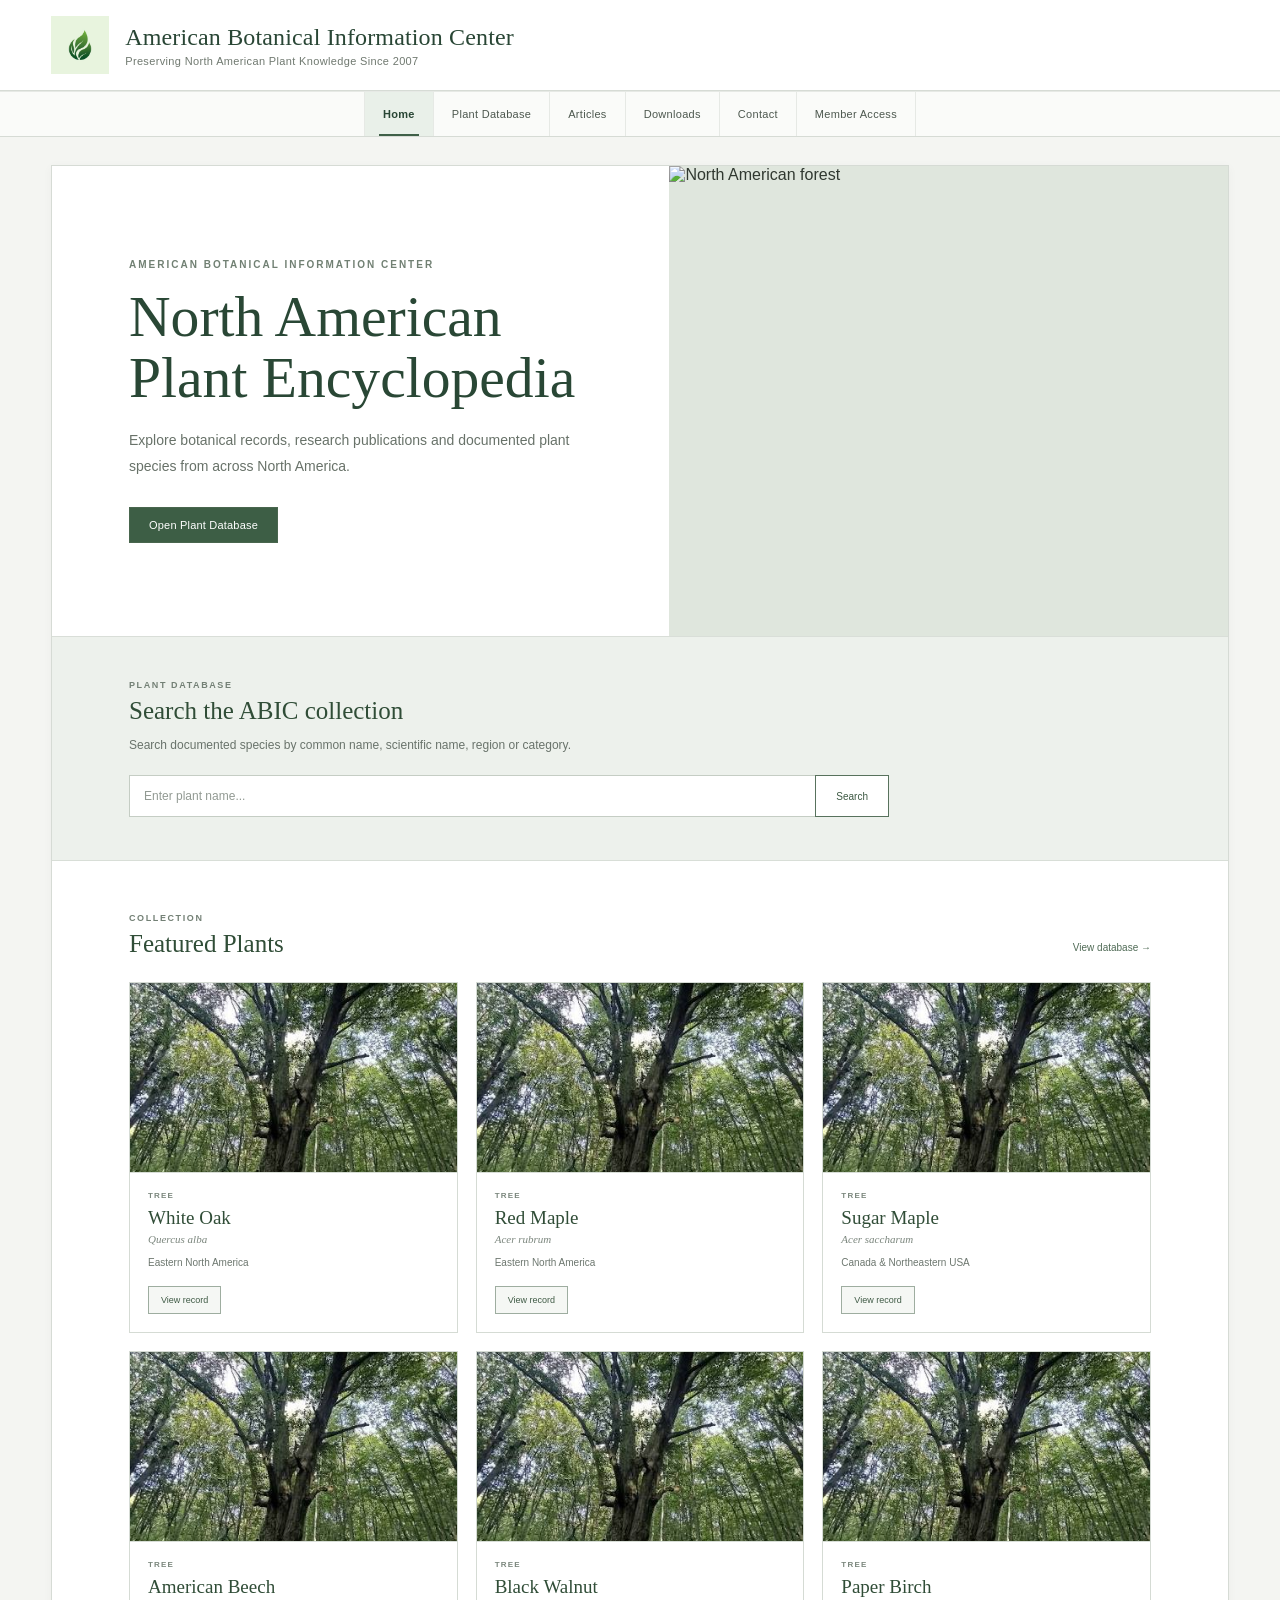
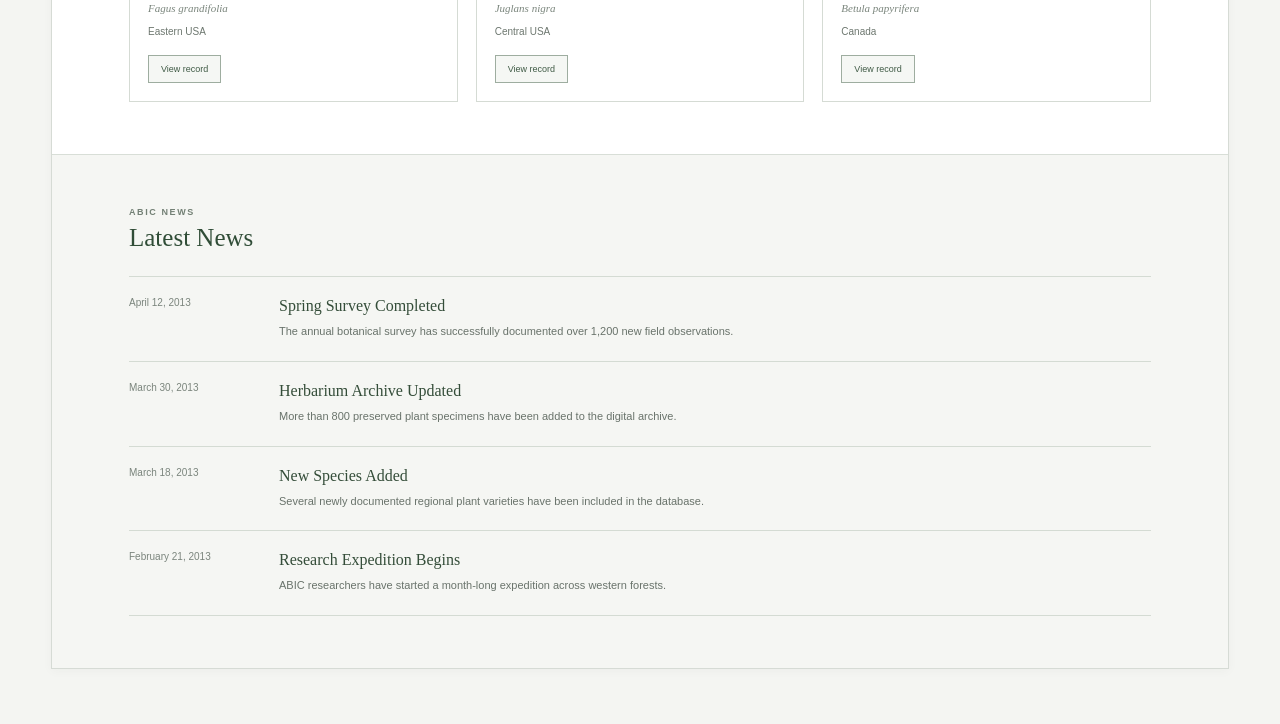
==== index.html @ a4ca38a6 "Remove operatorRegistration styles and scripts Removed unused stylesheet and script for operator reg" ====
<!DOCTYPE html>
<html lang="en">

<head>

    <meta charset="UTF-8">
    <meta name="viewport" content="width=device-width, initial-scale=1.0">

   <title>American Botanical Information Center</title>

    <link id="siteIcon" rel="icon" href="favicon-abic.png">
    <link rel="stylesheet" href="style.css">

</head>

<body>

    <!-- ==========================================
                    BOOT SCREEN
    =========================================== -->

  <div id="bootScreen" class="hidden">

       <div id="bootLogo">
           American Botanical Information Center
       </div>

        <div id="bootText"></div>

        <div id="bootBar">
            <div id="bootProgress"></div>
        </div>

    </div>



    <!-- ==========================================
                    AUDIO
    =========================================== -->

    <audio id="bgm" loop></audio>
    <audio id="sfx"></audio>



    <!-- ==========================================
                PUBLIC WEBSITE
    =========================================== -->

    <section id="publicSite">

        <!-- HEADER -->

        <header id="publicHeader">

            <div id="headerLogo">

                <img src="abic-logo.png" alt="ABIC">

                <div>

                    <h1>American Botanical Information Center</h1>

                    <p>
                        Preserving North American Plant Knowledge Since 2007
                    </p>

                </div>

            </div>

        </header>



        <!-- MENU -->

       <nav id="publicMenu">

       <a href="#" data-page="home">Home</a>

       <a href="#" data-page="plants">Plant Database</a>

       <a href="#" data-page="articles">Articles</a>

       <a href="#" data-page="downloads">Downloads</a>

       <a href="#" data-page="contact">Contact</a>
           
       <a href="#" data-page="member">Member Access</a>

       </nav>
        
         <main id="publicMain">

        <div id="publicContent">
            </div>
        </main>
    </section>

    <div id="eyesLayer"></div>
              
    <!-- ==========================================
                LOGIN SCREEN
    =========================================== -->

   <section id="loginScreen" class="hidden">

        <div id="loginBackground"></div>

        <div id="loginBox">

            <div class="loginLogo">

                <img src="logo.png" alt="OMEGA Logo">

                <h1 data-lang="login.title"></h1>

                <p data-lang="login.subtitle"></p>

            </div>

             <div class="loginFields">

    <input
        id="user"
        type="text"
        placeholder="USERNAME"
    >

    <input
        id="pass"
        type="password"
        placeholder="PASSWORD"
    >

    <button
        id="loginBtn"
        data-lang="login.button"
    ></button>

    <p id="status">

        Awaiting authorization...

    </p>


   


        
            </div>

        </div>

    </section>

     <!-- ==========================
        DESKTOP
========================== -->

    <div id="desktop" class="hidden">

    <!-- Background -->

    <div id="desktopBackground"></div>

    <!-- Desktop Icons -->

    <div id="icons"></div>

    <!-- Top Bar -->

    <header id="topBar">

        <div id="omegaLogo">

            <img src="logo.png" alt="OMEGA">

            <div>

                <h2 data-lang="topbar.title"></h2>

                <span data-lang="topbar.subtitle"></span>

            </div>

        </div>

        <div id="systemInfo">
            <div class="systemItem" id="operatorSystemItem">

            OPERATOR

            <span id="topbarOperatorName">
                —
           </span>

           <small id="topbarOperatorId">
               —
          </small>

     </div>

            <div class="systemItem">

                STATUS

                <span>

                    <span id="statusLight"></span>

                    ONLINE

                </span>

            </div>

            <div class="systemItem">

                TIME

                <span id="clock">

                    00:00

                </span>

            </div>

        </div>

    </header>

    <!-- Sidebar -->

    <aside id="sidebar">

        <div class="menuTitle">

            <span data-lang="sidebar.modules"></span>

        </div>

        <button onclick="openApp('logs')">

            📄 <span data-lang="sidebar.logs"></span>

        </button>

        <button onclick="openApp('files')">

            🗂  <span data-lang="sidebar.files"></span>

        </button>

        <button onclick="openApp('camera')">

            📷 <span data-lang="sidebar.camera"></span>

        </button>

        <button onclick="openApp('console')">

            ⌨ <span data-lang="sidebar.console"></span>

        </button>

        <button onclick="openApp('activity')">

            ▣ <span>Activity</span>

        </button>

        <button onclick="openApp('personnel')">

            👤 <span data-lang="sidebar.personnel"></span>

        </button>

        <button onclick="openApp('research')">

            🧪 <span data-lang="sidebar.research"></span>

        </button>

      

        <button onclick="openApp('settings')">
        <span data-lang="sidebar.settings"></span>
            
</button>

        <button onclick="openApp('operatorProfile')">
            ◉ <span>Operator Profile</span>
        </button>

    </aside>

    <!-- Workspace -->

    <section id="workspace">

        <!-- ==================================
     OMEGA DESKTOP HOME
     Internal system overview
=================================== -->

<section
    id="omegaDesktopHome"
    aria-hidden="true"
>

    <div class="omegaDesktopLayout">


        <!-- SYSTEM OVERVIEW -->

        <section class="omegaDesktopPanel">

            <div class="omegaDesktopPanelHeader">

                <span>
                    SYSTEM OVERVIEW
                </span>

                <span>
                    OMEGA INTERNAL
                </span>

            </div>


            <div class="omegaDesktopOverview">


                <div class="omegaDesktopMetric">

                    <span>
                        OMEGA STATUS
                    </span>

                    <strong>
                        ONLINE
                    </strong>

                </div>


                <div class="omegaDesktopMetric">

                    <span>
                        ACTIVE MODULES
                    </span>

                    <strong
                        id="omegaDesktopModuleCount"
                    >
                        14
                    </strong>

                </div>


                <div class="omegaDesktopMetric">

                    <span>
                        ACTIVE PERSONNEL
                    </span>

                    <strong
                        id="omegaDesktopPersonnelCount"
                    >
                        00
                    </strong>

                </div>

                <div class="omegaDesktopMetric">

    <span>
        RECENT INCIDENTS
    </span>

    <strong
        id="omegaDesktopIncidentCount"
    >
        00
    </strong>

</div>


                <div class="omegaDesktopMetric">

                    <span>
                        TIME STATUS
                    </span>

                    <strong
                        id="omegaDesktopTimeStatus"
                    >
                        SYNCED
                    </strong>

                </div>


            </div>

        </section>



        <!-- FACILITY STATUS -->

        <section class="omegaDesktopPanel">

            <div class="omegaDesktopPanelHeader">

                <span>
                    FACILITY STATUS
                </span>

                <span
                    id="omegaDesktopOperator"
                >
                    NO ACTIVE OPERATOR
                </span>

            </div>


            <div class="omegaDesktopFacility">


                <div class="omegaDesktopFacilityRow">

                    <span>
                        SECURITY
                    </span>

                    <span
                        id="omegaDesktopDepartment-SECURITY"
                        data-state="active"
                    >
                        ACTIVE
                    </span>

                </div>


                <div class="omegaDesktopFacilityRow">

                    <span>
                        RESEARCH
                    </span>

                    <span
                        id="omegaDesktopDepartment-RESEARCH"
                        data-state="active"
                    >
                        ACTIVE
                    </span>

                </div>


                <div class="omegaDesktopFacilityRow">

                    <span>
                        MEDICAL
                    </span>

                    <span
                        id="omegaDesktopDepartment-MEDICAL"
                        data-state="active"
                    >
                        ACTIVE
                    </span>

                </div>


                <div class="omegaDesktopFacilityRow">

                    <span>
                        ADMINISTRATION
                    </span>

                    <span
                        id="omegaDesktopDepartment-ADMINISTRATION"
                        data-state="active"
                    >
                        ACTIVE
                    </span>

                </div>


            </div>

        </section>



        <!-- PERSONNEL -->

        <section class="omegaDesktopPanel">

            <div class="omegaDesktopPanelHeader">

                <span>
                    PERSONNEL ACTIVITY
                </span>

                <span>
                    LIVE STATUS
                </span>

            </div>


            <div
                id="omegaDesktopPersonnel"
                class="omegaDesktopPersonnel"
            >

                <div class="omegaDesktopEmpty">
                    LOADING PERSONNEL...
                </div>

            </div>

        </section>



        <!-- SYSTEM ACTIVITY -->

        <section class="omegaDesktopPanel">

            <div class="omegaDesktopPanelHeader">

                <span>
                    RECENT SYSTEM ACTIVITY
                </span>

                <span>
                    LAST EVENTS
                </span>

            </div>


            <div
                id="omegaDesktopActivity"
                class="omegaDesktopActivity"
            >

                <div class="omegaDesktopEmpty">
                    LOADING SYSTEM ACTIVITY...
                </div>

            </div>

        </section>



        <!-- FOOTER -->

        <section
            class="
                omegaDesktopPanel
                omegaDesktopPanelWide
            "
        >

            <div class="omegaDesktopBottom">


                <div
                    id="omegaDesktopNotice"
                    class="omegaDesktopNotice"
                    data-state="normal"
                >
                    NO ACTIVE SYSTEM NOTICES.
                </div>


                <div class="omegaDesktopNetwork">


                    <div class="omegaDesktopNetworkItem">

                        <span>
                            CAMERA NETWORK
                        </span>

                        <strong
                            id="omegaDesktopCameraStatus"
                        >
                            0 CHANNELS
                        </strong>

                    </div>


                    <div class="omegaDesktopNetworkItem">

                        <span>
                            ARCHIVE
                        </span>

                        <strong
                            id="omegaDesktopArchiveStatus"
                        >
                            ONLINE
                        </strong>

                    </div>


                    <div class="omegaDesktopNetworkItem">

                        <span>
                            LAST SYSTEM SYNC
                        </span>

                        <strong
                            id="omegaDesktopLastSync"
                        >
                            00:00
                        </strong>

                    </div>


                </div>


            </div>

        </section>


    </div>

</section>

        <!-- ==================================
     OPERATOR ACTIVITY
=================================== -->

<div id="activityWindow" class="window hidden">

    <div class="windowHeader">

        <div class="windowTitle">

            <span class="windowIcon">▣</span>

            <span>OPERATOR ACTIVITY</span>

        </div>


        <div class="windowControls">

            <button onclick="minimizeWindow('activity')">
                ─
            </button>

            <button onclick="maximizeWindow('activity')">
                □
            </button>

            <button onclick="closeApp('activity')">
                ✕
            </button>

        </div>

    </div>


    <div class="windowBody">

        <div id="activityHeader">

            <div>

                <span>ACTIVE OPERATOR</span>

                <strong id="activityOperator">
                    —
                </strong>

            </div>


            <div>

                <span>ENTRIES</span>

                <strong id="activityCount">
                    0
                </strong>

            </div>

        </div>


        <div id="operatorActivityLog">

            <div class="activityEmpty">
                NO ACTIVITY RECORDED.
            </div>

        </div>

    </div>


    <div class="windowStatus">

        <span>
            ACTIVITY MONITOR
        </span>

        <span id="activityStatus">
            READY
        </span>

    </div>

</div>
     <!-- ==================================
     OPERATOR PROFILE
=================================== -->

<div id="operatorProfileWindow" class="window hidden">

    <div class="windowHeader">

        <div class="windowTitle">
            <span class="windowIcon">◉</span>
            <span>OPERATOR PROFILE</span>
        </div>

        <div class="windowControls">
            <button onclick="minimizeWindow('operatorProfile')" title="Minimize">─</button>
            <button onclick="maximizeWindow('operatorProfile')" title="Maximize">□</button>
            <button onclick="closeApp('operatorProfile')" title="Close">✕</button>
        </div>

    </div>

    <div class="windowContent">

        <div id="operatorProfile">

            <section class="operatorSection">

                <div class="operatorSectionTitle">
                    OPERATOR IDENTIFICATION
                </div>

                <div class="operatorGrid">

                    <div class="operatorField">
                        <span>OPERATOR ID</span>
                        <strong id="operatorId">—</strong>
                    </div>

                    <div class="operatorField">
                        <span>STATUS</span>
                        <strong id="operatorStatus">—</strong>
                    </div>

                    <div class="operatorField">
                        <span>DESIGNATION</span>
                        <strong id="operatorRole">—</strong>
                    </div>

                    <div class="operatorField">
                        <span>CLEARANCE</span>
                        <strong id="operatorClearance">—</strong>
                    </div>

                    <div class="operatorField operatorWide">
                        <span>DEPARTMENT</span>
                        <strong id="operatorDepartment">—</strong>
                    </div>

                    <div class="operatorField operatorWide">
                        <span>ACCOUNT TYPE</span>
                        <strong id="operatorAccountType">—</strong>
                    </div>

                </div>

            </section>


            <section class="operatorSection">

                <div class="operatorSectionTitle">
                    ACCOUNT HISTORY
                </div>

                <div class="operatorGrid">

                    <div class="operatorField">
                        <span>REGISTERED</span>
                        <strong id="operatorRegistered">—</strong>
                    </div>

                    <div class="operatorField">
                        <span>LAST LOGIN</span>
                        <strong id="operatorLastLogin">—</strong>
                    </div>

                    <div class="operatorField">
                        <span>SESSIONS</span>
                        <strong id="operatorSessions">0</strong>
                    </div>

                    <div class="operatorField">
                        <span>TOTAL ACTIONS</span>
                        <strong id="operatorActions">0</strong>
                    </div>

                </div>

            </section>


            <section class="operatorSection">

                <div class="operatorSectionTitle">
                    ACTIVITY STATISTICS
                </div>

                <div class="operatorStats">

                    <div>
                        <span>FILES OPENED</span>
                        <strong id="statFiles">0</strong>
                    </div>

                    <div>
                        <span>RESTRICTED FILES</span>
                        <strong id="statRestricted">0</strong>
                    </div>

                    <div>
                        <span>WINDOWS OPENED</span>
                        <strong id="statWindows">0</strong>
                    </div>

                    <div>
                        <span>CONSOLE COMMANDS</span>
                        <strong id="statConsole">0</strong>
                    </div>

                    <div>
                        <span>CAMERA VISITS</span>
                        <strong id="statCamera">0</strong>
                    </div>

                    <div>
                        <span>CHAT MESSAGES</span>
                        <strong id="statChat">0</strong>
                    </div>

                   
                    <div>
                        <span>DENIED ACTIONS</span>
                        <strong id="statDenied">0</strong>
                    </div>

                </div>

            </section>

        </div>

    </div>

    <div class="windowStatus">

        <span>
            OPERATOR STATUS:
            <strong id="operatorFooterStatus">—</strong>
        </span>

        <span>
            <strong id="operatorFooterId">—</strong>
        </span>

    </div>

</div>

        <!-- ==================================
        SETTINGS WINDOW
=================================== -->
<div id="settingsWindow" class="window hidden">

    <div class="windowHeader">

        <div class="windowTitle">
            <span class="windowIcon">⚙</span>
            <span>SETTINGS</span>
        </div>

        <div class="windowControls">
            <button onclick="minimizeWindow('settings')" title="Minimize">─</button>
            <button onclick="maximizeWindow('settings')" title="Maximize">□</button>
            <button onclick="closeApp('settings')" title="Close">✕</button>
        </div>

    </div>
    
    <div class="windowContent">

    <div id="settingsLayout">

        <aside id="settingsSidebar">

            <button class="settingsTab active" data-page="language">
                🌐 <span>Language</span>
            </button>

            <button class="settingsTab" data-page="appearance">
                🎨 <span>Appearance</span>
            </button>

            <button class="settingsTab" data-page="audio">
                🔊 <span>Audio</span>
            </button>

            <button class="settingsTab" data-page="interface">
                🖥 <span>Interface</span>
            </button>

            <button class="settingsTab" data-page="security">
                🔒 <span>Security</span>
            </button>

            <button class="settingsTab" data-page="system">
                💾 <span>System</span>
            </button>

            <button class="settingsTab" data-page="about">
                ℹ <span>About</span>
            </button>

        </aside>
        
        <main id="settingsContent"> 
            
         </main>
        
      </div>
    
   </div>
</div>
       
<!-- ==================================
        INTERNAL CHATS
=================================== -->

<div id="logsWindow" class="window hidden">

    <div class="windowHeader">

        <div class="windowTitle">
            💬 INTERNAL CHATS
        </div>

        <div class="windowControls">
            <button onclick="minimizeWindow('logs')">─</button>
            <button onclick="maximizeWindow('logs')">□</button>
            <button onclick="closeApp('logs')">✕</button>
        </div>

    </div>

    <div class="chatSystem">

        <!-- =========================
             CHAT LIST
        ========================== -->

        <aside class="chatSidebar">

            <div class="chatSidebarHeader">
                <span>COMMUNICATIONS</span>
                <span class="chatOnline">● ONLINE</span>
            </div>

            <div id="chatList" class="chatList"></div>

        </aside>


        <!-- =========================
             ACTIVE CHAT
        ========================== -->

        <section class="chatMain">

            <div class="chatHeader">

                <div>
                    <div id="activeChatName">
                        GENERAL
                    </div>

                    <div id="activeChatStatus">
                        INTERNAL CHANNEL
                    </div>
                </div>

                <div id="activeChatClearance">
                    CLEARANCE: —
                </div>

            </div>


            <div
                id="chatMessages"
                class="chatMessages">
            </div>


            <div class="chatInputArea">

                <input
                    id="chatInput"
                    type="text"
                    placeholder="Enter message..."
                    autocomplete="off">

                <button id="sendBtn">
                    SEND
                </button>

            </div>

        </section>

    </div>

</div>
         <!-- ==================================
            FILE EXPLORER
=================================== -->

<div id="filesWindow" class="window hidden">

    <div class="windowHeader">

        <div class="windowTitle">
            🗂 FILE EXPLORER
        </div>

        <div class="windowControls">

            <button onclick="minimizeWindow('files')">─</button>

            <button onclick="maximizeWindow('files')">□</button>

            <button onclick="closeApp('files')">✕</button>

        </div>

    </div>

    <div class="windowBody">

        <div id="pathBar">
            /OMEGA/DATABASE
        </div>

        <button id="backButton" onclick="goBack()">

            ⬅ BACK

        </button>

        <div id="filesList"></div>

    </div>

</div>

    <!-- ==================================
     SECURITY CAMERAS
=================================== -->

<div id="cameraWindow" class="window hidden">

    <!-- ==================================
         WINDOW HEADER
    =================================== -->

    <div class="windowHeader">

        <div class="windowTitle">

            <span class="windowIcon">
                ◉
            </span>

            <span>
                SECURITY SURVEILLANCE
            </span>

        </div>

        <div class="windowControls">

            <button
                type="button"
                onclick="minimizeWindow('camera')"
                title="Minimize"
            >
                ─
            </button>

            <button
                type="button"
                onclick="toggleCameraWorkspace()"
                title="Workspace view"
            >
                ⛶
            </button>

            <button
                type="button"
                onclick="closeApp('camera')"
                title="Close"
            >
                ✕
            </button>

        </div>

    </div>


    <!-- ==================================
         CAMERA SYSTEM
    =================================== -->

    <div class="cameraSystem">


        <!-- ==================================
             CAMERA CHANNELS
        =================================== -->

        <aside class="cameraChannelPanel">

            <div class="cameraPanelTitle">

                <span>
                    CAMERA CHANNELS
                </span>

                <span id="cameraChannelCount">
                    07
                </span>

            </div>


            <div
                id="cameraChannelList"
                class="cameraChannelList"
            ></div>


            <!-- ==================================
                 NETWORK STATUS
            =================================== -->

            <div class="cameraPanelStatus">

                <div>

                    <span>
                        NETWORK
                    </span>

                    <strong
                        id="cameraNetworkStatus"
                        data-state="online"
                    >
                        ONLINE
                    </strong>

                </div>


                <div>

                    <span>
                        AVAILABLE
                    </span>

                    <strong
                        id="cameraAvailableCount"
                    >
                        07 / 07
                    </strong>

                </div>

            </div>

        </aside>


        <!-- ==================================
             MAIN CAMERA AREA
        =================================== -->

        <main class="cameraMain">


            <!-- ==================================
                 LIVE FEED
            =================================== -->

            <section class="cameraFeedPanel">

                <div id="cameraView">
                    NO SIGNAL
                </div>

            </section>


            <!-- ==================================
                 TECHNICAL INFORMATION
            =================================== -->

            <section class="cameraTechnicalBar">


                <div class="cameraTechnicalItem">

                    <span>
                        SIGNAL
                    </span>

                    <strong
                        id="cameraSignalValue"
                    >
                        --%
                    </strong>

                </div>


                <div class="cameraTechnicalItem">

                    <span>
                        RESOLUTION
                    </span>

                    <strong
                        id="cameraResolution"
                    >
                        1920×1080
                    </strong>

                </div>


                <div class="cameraTechnicalItem">

                    <span>
                        FRAME RATE
                    </span>

                    <strong
                        id="cameraFrameRate"
                    >
                        25 FPS
                    </strong>

                </div>


                <div class="cameraTechnicalItem">

                    <span>
                        CODEC
                    </span>

                    <strong
                        id="cameraCodec"
                    >
                        H.264
                    </strong>

                </div>


                <div class="cameraTechnicalItem">

                    <span>
                        RECORDING
                    </span>

                    <strong
                        id="cameraRecordingStatus"
                        data-state="active"
                    >
                        ACTIVE
                    </strong>

                </div>


            </section>


            <!-- ==================================
                 EVENT MONITOR
            =================================== -->

            <section class="cameraEventPanel">

                <div class="cameraEventHeader">

                    <span>
                        EVENT MONITOR
                    </span>

                    <span id="cameraEventChannel">
                        CAM 01
                    </span>

                </div>


                <div
                    id="cameraEventList"
                    class="cameraEventList"
                >

                    <div class="cameraEventEmpty">
                        NO RECENT EVENTS.
                    </div>

                </div>

            </section>


        </main>

    </div>


    <!-- ==================================
         CAMERA CONTROLS
    =================================== -->

    <div class="cameraControlBar">


        <!-- ==================================
             LEFT CONTROLS
        =================================== -->

        <div class="cameraControlLeft">

            <button
                type="button"
                class="cameraControlButton"
                onclick="previousCam()"
            >
                ◀ PREVIOUS
            </button>


            <button
                type="button"
                class="cameraControlButton"
                onclick="nextCam()"
            >
                NEXT ▶
            </button>

        </div>


        <!-- ==================================
             CHANNEL STATUS
        =================================== -->

        <div class="cameraLiveStatus">

            <span>
                CHANNEL STATUS
            </span>

            <strong
                id="cameraConnectionStatus"
                data-state="online"
            >
                ONLINE
            </strong>

        </div>


        <!-- ==================================
             CURRENT CHANNEL
        =================================== -->

        <div class="cameraControlCurrent">

            <span>
                CURRENT CHANNEL
            </span>

            <strong
                id="cameraCurrentChannel"
            >
                CH 01
            </strong>

        </div>


    </div>

</div>
         <!-- ==================================
            SYSTEM CONSOLE
=================================== -->

<div id="consoleWindow" class="window hidden">

    <div class="windowHeader">

        <div class="windowTitle">

            ⌨ SYSTEM CONSOLE

        </div>

        <div class="windowControls">

            <button onclick="minimizeWindow('console')">─</button>

            <button onclick="maximizeWindow('console')">□</button>

            <button onclick="closeApp('console')">✕</button>

        </div>

    </div>

    <div class="windowBody">

        <pre id="consoleLog"></pre>

    </div>

    <div class="windowFooter">

        <input
            id="consoleInput"
            type="text"
            placeholder="Enter command...">

        <button id="consoleEnter">

            RUN

        </button>

    </div>

</div>

       <!-- ==================================
            PERSONNEL
=================================== -->

<div id="personnelWindow" class="window hidden">

    <div class="windowHeader">

        <div class="windowTitle">
            👤 PERSONNEL DATABASE
        </div>

        <div class="windowControls">

            <button onclick="minimizeWindow('personnel')">─</button>
            <button onclick="maximizeWindow('personnel')">□</button>
            <button onclick="closeApp('personnel')">✕</button>

        </div>

    </div>

    <div class="windowBody">

        <div id="personnelList">

            <!-- JavaScript заполнит сотрудников -->

        </div>

    </div>

</div>

         <!-- ==================================
            RESEARCH
=================================== -->
<div id="researchWindow" class="window hidden">

    <div class="windowHeader">

        <div class="windowTitle">
            🧪 RESEARCH ARCHIVE
        </div>

        <div class="windowControls">
            <button onclick="minimizeWindow('research')">─</button>
            <button onclick="maximizeWindow('research')">□</button>
            <button onclick="closeApp('research')">✕</button>
        </div>

    </div>

    <div id="researchLayout">

        <!-- DATABASE -->

        <div id="researchDatabase">

            <div class="researchBlockTitle">
                DATABASE
            </div>

            <div id="researchCategories"></div>

        </div>

        <!-- FILES -->

        <div id="researchFiles">

            <div class="researchBlockTitle">
                FILES
            </div>

            <div id="researchFileList">

                Select category...

            </div>

        </div>

        <!-- DOCUMENT -->

        <div id="researchViewer">

            <div id="viewerHeader">

                <div id="viewerTitle">

                    OMEGA DATABASE

                </div>

                <div id="viewerLevel">

                    CLEARANCE II

                </div>

            </div>

            <div id="viewerImage"></div>

            <div id="viewerContent">

Welcome to OMEGA Research Archive.

Select a category.

Then choose a file.

            </div>

        </div>

    </div>

</div>

         <!-- ==================================
            ANOMALIES
=================================== -->

<div id="anomalyWindow" class="window hidden">

    <div class="windowHeader">

        <div class="windowTitle">

            🧬 ANOMALY DATABASE

        </div>

        <div class="windowControls">

            <button onclick="minimizeWindow('anomaly')">─</button>
            <button onclick="maximizeWindow('anomaly')">□</button>
            <button onclick="closeApp('anomaly')">✕</button>

        </div>

    </div>

    <div class="windowBody">

        <div id="anomalyList">

        </div>

    </div>

</div>

        



    
<!-- ==========================================
             NULL SPACE
========================================== -->

<div id="nullSpaceRoot" class="hidden"></div>
        

<!-- SYSTEM OVERLAYS -->

<!-- ==========================
        SYSTEM OVERLAYS
========================== -->

<div id="documentWindow" class="window hidden">

    <div class="windowHeader">
        <div class="windowTitle">📄 DOCUMENT</div>
        <button onclick="closeApp('document')">✕</button>
    </div>

    <div class="windowBody">
        <div id="documentContent">Select a file...</div>
    </div>

</div>

<div id="notificationArea"></div>

<div id="mrsmileEntity"></div>

<div id="glitchLayer"></div>
    
    <link rel="stylesheet" href="style.css?v=1">
    <link rel="stylesheet" href="settings.css">
    <link rel="stylesheet" href="chats.css">
    <link rel="stylesheet" href="./omega/camera.css">
    <link rel="stylesheet" href="./omega/mrsmileEvents.css">
    <link rel="stylesheet" href="./omega/sys00.css">
    <link rel="stylesheet" href="./omega/mrsmileAppearance.css">
    <link rel="stylesheet" href="./Null/nullSpace.css">
     <link rel="stylesheet" href="./omega/mrsmileIntrusionUI.css">
    <link rel="stylesheet" href="./omega/mrsmileSecretEnding.css">
    <link rel="stylesheet" href="omega/operatorProfile.css">
    <link rel="stylesheet" href="omega/activity.css">
    <link rel="stylesheet" href="omega/mrsmileDiscovery.css">
<script type="module" src="core.js?v=1"></script>
   <script type="module" src="./mrsmileSecretEnding.js"></script>
<script type="module" src="./mrsmileSecretEndingSequence.js"></script>
    <script type="module" src="operatorProfile.js"></script>
    <script type="module" src="activity.js"></script>
    
<script type="module">
    import { initNullSpace } from "./Null/nullSpace.js";

    initNullSpace();
</script>

</body>
</html>
---- style.css ----
/* ===========================
   COMMON
=========================== */

@import url("common/variables.css");
@import url("common/reset.css");
@import url("common/animations.css");

/* ===========================
   PUBLIC WEBSITE
=========================== */

@import url("public/public.css");
@import url("public/plants.css");
@import url("public/articles.css");
@import url("public/downloads.css");
@import url("public/contact.css");
@import url("public/home.css");
@import url("public/archive.css");
@import url("public/memberAccess.css");

/* ===========================
   OMEGA
=========================== */

@import url("omega/login.css");
@import url("omega/desktop.css");
@import url("omega/topbar.css");
@import url("omega/sidebar.css");
@import url("omega/windows.css");
@import url("omega/explorer.css");
@import url("omega/research.css");
@import url("omega/personnel.css");
@import url("omega/console.css");
@import url("omega/settings.css");
@import url("omega/notifications.css");
@import url("omega/mrsmile.css");
@import url("omega/effects.css");
@import url("omega/omegaDesktop.css");

@import url("chats.css");
---- style.css ----
/* ===========================
   COMMON
=========================== */

@import url("common/variables.css");
@import url("common/reset.css");
@import url("common/animations.css");

/* ===========================
   PUBLIC WEBSITE
=========================== */

@import url("public/public.css");
@import url("public/plants.css");
@import url("public/articles.css");
@import url("public/downloads.css");
@import url("public/contact.css");
@import url("public/home.css");
@import url("public/archive.css");
@import url("public/memberAccess.css");

/* ===========================
   OMEGA
=========================== */

@import url("omega/login.css");
@import url("omega/desktop.css");
@import url("omega/topbar.css");
@import url("omega/sidebar.css");
@import url("omega/windows.css");
@import url("omega/explorer.css");
@import url("omega/research.css");
@import url("omega/personnel.css");
@import url("omega/console.css");
@import url("omega/settings.css");
@import url("omega/notifications.css");
@import url("omega/mrsmile.css");
@import url("omega/effects.css");
@import url("omega/omegaDesktop.css");

@import url("chats.css");
---- settings.css ----
/* =========================================================
   OMEGA SETTINGS v2
   PART 1
========================================================= */

/* ==========================================
   LAYOUT
========================================== */

#settingsLayout{

    display:flex;

    height:100%;

    background:
        linear-gradient(
            135deg,
            #07111a,
            #091823,
            #07111a
        );

}

/* ==========================================
   SIDEBAR
========================================== */

#settingsSidebar{

    width:270px;

    display:flex;

    flex-direction:column;

    flex-shrink:0;

    background:
        linear-gradient(
            180deg,
            #08121b,
            #050910
        );

    border-right:1px solid #23445b;

    box-shadow:
        inset -1px 0 rgba(255,255,255,.05),
        0 0 30px rgba(0,180,255,.08);

    overflow-y:auto;

}

/* ==========================================
   SIDEBAR HEADER
========================================== */

#settingsSidebar::before{

    content:
"OMEGA SYSTEM\AConfiguration Center";

    white-space:pre;

    display:block;

    padding:25px;

    font-size:11px;

    line-height:1.8;

    letter-spacing:3px;

    color:#5ddcff;

    border-bottom:1px solid #1d3f56;

    background:
        linear-gradient(
            180deg,
            rgba(79,216,255,.08),
            transparent
        );

}

/* ==========================================
   MENU
========================================== */

.settingsTab{

    position:relative;

    background:none;

    border:none;

    color:#9dbed2;

    text-align:left;

    padding:15px 22px;

    margin:4px 10px;

    border-radius:8px;

    font-size:14px;

    letter-spacing:.8px;

    transition:.22s;

}

/* ========================================== */

.settingsTab::before{

    content:"";

    position:absolute;

    left:0;

    top:10px;

    bottom:10px;

    width:3px;

    background:transparent;

    transition:.22s;

}

/* ========================================== */

.settingsTab:hover{

    background:#102536;

    color:white;

    transform:translateX(4px);

}

/* ========================================== */

.settingsTab:hover::before{

    background:#4fd8ff;

}

/* ========================================== */

.settingsTab.active{

    background:

        linear-gradient(

            90deg,

            rgba(79,216,255,.18),

            rgba(79,216,255,.05)

        );

    color:white;

    box-shadow:

        0 0 18px rgba(79,216,255,.15);

}

.settingsTab.active::before{

    background:#4fd8ff;

}

/* ==========================================
   CONTENT
========================================== */

#settingsContent{

    flex:1;

    overflow:auto;

    padding:35px;

    background:

        linear-gradient(

            180deg,

            #08131d,

            #050a10

        );

}

/* ==========================================
   SCROLLBAR
========================================== */

#settingsContent::-webkit-scrollbar{

    width:8px;

}

#settingsContent::-webkit-scrollbar-track{

    background:#08131d;

}

#settingsContent::-webkit-scrollbar-thumb{

    background:#2d6788;

    border-radius:20px;

}

#settingsContent::-webkit-scrollbar-thumb:hover{

    background:#4fd8ff;

}

/* =========================================================
   OMEGA SETTINGS v2
   PART 2
   HEADER + SYSTEM CARDS
========================================================= */

/* ==========================================
   PAGE HEADER
========================================== */

.settingsWelcome{

    margin-bottom:35px;

}

.settingsWelcome h2{

    font-size:34px;

    font-weight:600;

    letter-spacing:5px;

    color:#e8f8ff;

    margin-bottom:12px;

    text-shadow:
        0 0 12px rgba(79,216,255,.15);

}

.settingsWelcome p{

    max-width:760px;

    line-height:1.8;

    color:#89abc0;

    font-size:15px;

}

/* ==========================================
   SYSTEM INFO GRID
========================================== */

.settingsInfo{

    display:grid;

    grid-template-columns:
        repeat(auto-fit,minmax(230px,1fr));

    gap:20px;

    margin-bottom:35px;

}

/* ==========================================
   INFO CARD
========================================== */

.infoCard{

    position:relative;

    overflow:hidden;

    padding:22px;

    border-radius:12px;

    background:

        linear-gradient(

            180deg,

            rgba(14,28,40,.95),

            rgba(8,18,28,.95)

        );

    border:1px solid #21445d;

    backdrop-filter:blur(10px);

    transition:.25s;

    box-shadow:

        0 8px 25px rgba(0,0,0,.35);

}

/* ========================================== */

.infoCard::before{

    content:"";

    position:absolute;

    left:0;

    top:0;

    width:100%;

    height:3px;

    background:

        linear-gradient(

            90deg,

            #4fd8ff,

            transparent

        );

}

/* ========================================== */

.infoCard:hover{

    transform:translateY(-5px);

    border-color:#4fd8ff;

    box-shadow:

        0 0 22px rgba(79,216,255,.18);

}

/* ========================================== */

.infoCard strong{

    display:block;

    margin-bottom:12px;

    color:#67dbff;

    font-size:11px;

    letter-spacing:3px;

    text-transform:uppercase;

}

/* ========================================== */

.infoCard span{

    display:block;

    font-size:22px;

    font-weight:600;

    color:white;

}

/* ==========================================
   STATUS COLORS
========================================== */

.online{

    color:#63ffb0;

    text-shadow:

        0 0 10px rgba(0,255,153,.45);

}

.warning{

    color:#ffd966;

}

.error{

    color:#ff7272;

}

/* ==========================================
   SYSTEM PANELS
========================================== */

.settingsCard{

    margin-top:28px;

    padding:24px;

    border-radius:12px;

    background:

        linear-gradient(

            180deg,

            rgba(12,25,36,.96),

            rgba(8,18,28,.96)

        );

    border:1px solid #21435b;

    backdrop-filter:blur(12px);

    transition:.25s;

    box-shadow:

        0 8px 25px rgba(0,0,0,.25);

}

/* ========================================== */

.settingsCard:hover{

    border-color:#4fd8ff;

    box-shadow:

        0 0 24px rgba(79,216,255,.12);

}

/* ========================================== */

.settingsCard h2{

    font-size:18px;

    color:#7edfff;

    letter-spacing:2px;

    margin-bottom:22px;

    text-transform:uppercase;

}

/* ==========================================
   SECTION DIVIDER
========================================== */

.settingsDivider{

    height:1px;

    margin:25px 0;

    background:

        linear-gradient(

            90deg,

            transparent,

            #2a536c,

            transparent

        );

}

/* =========================================================
   OMEGA SETTINGS v2
   PART 3
   CONTROLS
========================================================= */

/* ==========================================
   SETTINGS ROW
========================================== */

.settingsRow{

    display:flex;

    justify-content:space-between;

    align-items:center;

    gap:30px;

    padding:20px 0;

    border-bottom:1px solid rgba(255,255,255,.06);

}

.settingsRow:last-child{

    border-bottom:none;

}

/* ==========================================
   LABELS
========================================== */

.settingInfo{

    flex:1;

}

.settingTitle{

    color:#ffffff;

    font-size:16px;

    font-weight:600;

    margin-bottom:6px;

}

.settingDescription{

    color:#8eaec2;

    font-size:13px;

    line-height:1.7;

}

/* ==========================================
   SWITCH
========================================== */

.switch{

    position:relative;

    width:62px;

    height:30px;

    border-radius:30px;

    background:#1b2c38;

    border:1px solid #28465c;

    cursor:pointer;

    transition:.25s;

}

.switch::after{

    content:"";

    position:absolute;

    top:3px;

    left:3px;

    width:22px;

    height:22px;

    border-radius:50%;

    background:white;

    transition:.25s;

    box-shadow:

        0 3px 8px rgba(0,0,0,.35);

}

.switch:hover{

    box-shadow:

        0 0 15px rgba(79,216,255,.18);

}

.switch.active{

    background:

        linear-gradient(

            90deg,

            #18b7ff,

            #5ee6ff

        );

    border-color:#59dfff;

}

.switch.active::after{

    left:35px;

}

/* ==========================================
   RANGE
========================================== */

.settingSlider{

    width:260px;

}

.settingSlider input[type="range"]{

    appearance:none;

    width:100%;

    height:6px;

    border-radius:10px;

    background:#173042;

    outline:none;

}

/* Track */

.settingSlider input[type="range"]::-webkit-slider-runnable-track{

    height:6px;

    border-radius:10px;

    background:#20445b;

}

/* Thumb */

.settingSlider input[type="range"]::-webkit-slider-thumb{

    appearance:none;

    margin-top:-7px;

    width:20px;

    height:20px;

    border-radius:50%;

    background:#4fd8ff;

    cursor:pointer;

    box-shadow:

        0 0 12px rgba(79,216,255,.45);

}

/* ==========================================
   SELECT
========================================== */

.settingSelect{

    width:240px;

}

.settingSelect select{

    width:100%;

    padding:11px 14px;

    background:#08131d;

    color:white;

    border:1px solid #2b536d;

    border-radius:8px;

    transition:.2s;

}

.settingSelect select:hover{

    border-color:#4fd8ff;

}

.settingSelect select:focus{

    outline:none;

    border-color:#4fd8ff;

    box-shadow:

        0 0 12px rgba(79,216,255,.18);

}

/* ==========================================
   BUTTONS
========================================== */

.settingButtons{

    display:flex;

    gap:12px;

    margin-top:25px;

}

/* Primary */

.settingButton{

    padding:12px 22px;

    border:none;

    border-radius:8px;

    cursor:pointer;

    font-weight:600;

    letter-spacing:.5px;

    transition:.22s;

}

/* Save */

.settingButton.primary{

    background:

        linear-gradient(

            90deg,

            #1498dd,

            #3dd7ff

        );

    color:white;

}

.settingButton.primary:hover{

    transform:translateY(-2px);

    box-shadow:

        0 0 18px rgba(79,216,255,.35);

}

/* Secondary */

.settingButton.secondary{

    background:#163047;

    color:white;

}

.settingButton.secondary:hover{

    background:#22435e;

}

/* Danger */

.settingButton.danger{

    background:#7b1b1b;

    color:white;

}

.settingButton.danger:hover{

    background:#b52c2c;

    box-shadow:

        0 0 15px rgba(255,0,0,.25);

}

/* ==========================================
   STATUS TEXT
========================================== */

.settingState{

    color:#59e3ff;

    font-size:13px;

    letter-spacing:1px;

}

/* ==========================================
   VALUE LABEL
========================================== */

.sliderValue{

    margin-top:10px;

    color:#9cc8df;

    font-size:13px;

}

/* =========================================================
   OMEGA SETTINGS v2
   PART 4
   SYSTEM MONITOR
========================================================= */

/* ==========================================
   DASHBOARD
========================================== */

.systemDashboard{

    display:grid;

    grid-template-columns:repeat(auto-fit,minmax(320px,1fr));

    gap:22px;

    margin-top:30px;

}

/* ==========================================
   PANEL
========================================== */

.dashboardPanel{

    background:
        linear-gradient(
            180deg,
            rgba(12,22,34,.96),
            rgba(8,16,25,.96)
        );

    border:1px solid #24465d;

    border-radius:12px;

    padding:20px;

    transition:.25s;

    position:relative;

    overflow:hidden;

}

.dashboardPanel:hover{

    transform:translateY(-4px);

    border-color:#4fd8ff;

    box-shadow:
        0 0 20px rgba(79,216,255,.15);

}

/* ==========================================
   PANEL TITLE
========================================== */

.dashboardTitle{

    display:flex;

    justify-content:space-between;

    align-items:center;

    margin-bottom:18px;

    font-size:15px;

    font-weight:600;

    color:#dff8ff;

    letter-spacing:1px;

}

.dashboardValue{

    color:#59dfff;

    font-size:14px;

}

/* ==========================================
   PROGRESS BAR
========================================== */

.progressBar{

    width:100%;

    height:10px;

    background:#132634;

    border-radius:20px;

    overflow:hidden;

    margin-top:10px;

}

.progressFill{

    height:100%;

    width:70%;

    border-radius:20px;

    background:
        linear-gradient(
            90deg,
            #29b8ff,
            #6ef7ff
        );

    box-shadow:
        0 0 10px rgba(79,216,255,.35);

    transition:width .4s;

}

/* ==========================================
   STATUS
========================================== */

.statusGrid{

    display:grid;

    grid-template-columns:repeat(2,1fr);

    gap:14px;

    margin-top:18px;

}

.statusItem{

    background:#09141d;

    border:1px solid #204259;

    border-radius:8px;

    padding:14px;

}

.statusLabel{

    color:#88aac0;

    font-size:12px;

    margin-bottom:6px;

}

.statusValue{

    color:white;

    font-size:18px;

    font-weight:bold;

}

/* ==========================================
   STORAGE
========================================== */

.storageBar{

    margin-top:15px;

}

.storageLegend{

    display:flex;

    justify-content:space-between;

    color:#8baac0;

    font-size:12px;

    margin-bottom:8px;

}

/* ==========================================
   HEALTH BAR
========================================== */

.healthBar{

    width:100%;

    height:12px;

    background:#142535;

    border-radius:20px;

    overflow:hidden;

}

.healthFill{

    width:100%;

    height:100%;

    background:
        linear-gradient(
            90deg,
            #00ff99,
            #63ffd0
        );

    box-shadow:
        0 0 15px rgba(0,255,153,.35);

}

/* ==========================================
   NETWORK
========================================== */

.networkInfo{

    display:flex;

    justify-content:space-between;

    margin-top:18px;

}

.networkItem{

    text-align:center;

    flex:1;

}

.networkNumber{

    color:#59dfff;

    font-size:24px;

    font-weight:bold;

}

.networkLabel{

    color:#7d9fb4;

    font-size:12px;

    margin-top:4px;

}

/* ==========================================
   LIVE DOT
========================================== */

.liveDot{

    width:10px;

    height:10px;

    border-radius:50%;

    background:#00ff99;

    display:inline-block;

    margin-right:6px;

    animation:pulseLive 1.5s infinite;

}

@keyframes pulseLive{

    0%{

        opacity:1;

        box-shadow:0 0 0 rgba(0,255,153,.6);

    }

    70%{

        opacity:.4;

        box-shadow:0 0 12px rgba(0,255,153,.2);

    }

    100%{

        opacity:1;

        box-shadow:0 0 0 rgba(0,255,153,0);

    }

}

/* ==========================================
   MINI CHART
========================================== */

.chart{

    display:flex;

    align-items:flex-end;

    gap:4px;

    height:90px;

    margin-top:18px;

}

.chartBar{

    flex:1;

    border-radius:4px 4px 0 0;

    background:
        linear-gradient(
            180deg,
            #5be7ff,
            #1f8dcf
        );

    animation:chartPulse 3s infinite ease-in-out;

}

.chartBar:nth-child(1){height:35%;}
.chartBar:nth-child(2){height:65%;}
.chartBar:nth-child(3){height:48%;}
.chartBar:nth-child(4){height:90%;}
.chartBar:nth-child(5){height:72%;}
.chartBar:nth-child(6){height:56%;}
.chartBar:nth-child(7){height:82%;}
.chartBar:nth-child(8){height:44%;}

@keyframes chartPulse{

    50%{

        filter:brightness(1.2);

    }

}

/* =========================================================
   OMEGA SETTINGS v2
   PART 5
   ADVANCED VISUALS
========================================================= */

/* ==========================================
   WINDOW GLOW
========================================== */

#settingsLayout{

    position:relative;

    overflow:hidden;

}

/* ========================================== */

#settingsLayout::before{

    content:"";

    position:absolute;

    inset:0;

    pointer-events:none;

    background:

        radial-gradient(
            circle at top right,
            rgba(79,216,255,.06),
            transparent 35%
        ),

        radial-gradient(
            circle at bottom left,
            rgba(0,180,255,.04),
            transparent 40%
        );

}

/* ==========================================
   GRID
========================================== */

#settingsLayout::after{

    content:"";

    position:absolute;

    inset:0;

    pointer-events:none;

    opacity:.04;

    background-image:

        linear-gradient(rgba(255,255,255,.08) 1px, transparent 1px),

        linear-gradient(90deg, rgba(255,255,255,.08) 1px, transparent 1px);

    background-size:40px 40px;

}

/* ==========================================
   SETTINGS CARD
========================================== */

.settingsCard{

    position:relative;

}

.settingsCard::before{

    content:"";

    position:absolute;

    top:0;

    left:0;

    right:0;

    height:2px;

    background:

        linear-gradient(
            90deg,
            transparent,
            #4fd8ff,
            transparent
        );

    opacity:.6;

}

/* ==========================================
   INFO CARD
========================================== */

.infoCard{

    position:relative;

}

.infoCard::after{

    content:"";

    position:absolute;

    top:15px;

    right:15px;

    width:8px;

    height:8px;

    border-radius:50%;

    background:#00ff99;

    box-shadow:

        0 0 10px #00ff99;

    animation:omegaBlink 2s infinite;

}

@keyframes omegaBlink{

    0%,100%{

        opacity:1;

    }

    50%{

        opacity:.25;

    }

}

/* ==========================================
   PANEL TITLE
========================================== */

.settingsCard h2{

    display:flex;

    align-items:center;

    justify-content:space-between;

}

.settingsCard h2::after{

    content:"ONLINE";

    font-size:11px;

    color:#63ffb0;

    letter-spacing:2px;

}

/* ==========================================
   BUTTONS
========================================== */

.settingButton{

    position:relative;

    overflow:hidden;

}

.settingButton::before{

    content:"";

    position:absolute;

    top:0;

    left:-120%;

    width:100%;

    height:100%;

    background:

        linear-gradient(

            90deg,

            transparent,

            rgba(255,255,255,.25),

            transparent

        );

    transition:.45s;

}

.settingButton:hover::before{

    left:120%;

}

/* ==========================================
   SWITCH
========================================== */

.switch.active{

    animation:omegaSwitch 2s infinite;

}

@keyframes omegaSwitch{

    50%{

        box-shadow:

            0 0 18px rgba(79,216,255,.55);

    }

}

/* ==========================================
   PROGRESS
========================================== */

.progressFill{

    animation:progressGlow 2s infinite;

}

@keyframes progressGlow{

    50%{

        filter:brightness(1.3);

    }

}

/* ==========================================
   SCAN LINE
========================================== */

.settingsScanner{

    position:absolute;

    left:0;

    right:0;

    height:2px;

    background:

        linear-gradient(
            90deg,
            transparent,
            rgba(79,216,255,.9),
            transparent
        );

    animation:scannerMove 10s linear infinite;

    pointer-events:none;

}

@keyframes scannerMove{

    from{

        top:-10px;

    }

    to{

        top:100%;

    }

}

/* ==========================================
   FADE
========================================== */

.settingsFade{

    animation:settingsFade .35s ease;

}

@keyframes settingsFade{

    from{

        opacity:0;

        transform:translateY(12px);

    }

    to{

        opacity:1;

        transform:none;

    }

}

/* ==========================================
   HOVER
========================================== */

.settingsRow{

    transition:.2s;

}

.settingsRow:hover{

    background:rgba(79,216,255,.04);

    padding-left:12px;

}

/* ==========================================
   FOOTER
========================================== */

.settingsFooter{

    margin-top:40px;

    padding-top:20px;

    border-top:1px solid rgba(255,255,255,.06);

    display:flex;

    justify-content:space-between;

    color:#6d93aa;

    font-size:12px;

    letter-spacing:1px;

}

/* ==========================================
   VERSION
========================================== */

.settingsVersion{

    color:#4fd8ff;

}

/* ==========================================
   BUILD
========================================== */

.settingsBuild{

    color:#8baec5;

}

/* ==========================================
   CLEARANCE
========================================== */

.clearance{

    color:#63ffb0;

    font-weight:bold;

    text-shadow:

        0 0 8px rgba(0,255,153,.4);

}
---- chats.css ----
/* ==========================================================
   OMEGA INTERNAL CHATS
   INTERNAL COMMUNICATION SYSTEM
========================================================== */


/* ==========================================================
   CHAT SYSTEM
========================================================== */

.chatSystem {

    display: flex;

    width: 100%;
    height: 100%;

    min-width: 0;
    min-height: 0;

    color: #d9f3ff;

    font-size: 12px;

}


/* ==========================================================
   CHAT SIDEBAR
========================================================== */

.chatSidebar {

    width: 240px;
    min-width: 240px;

    min-height: 0;

    display: flex;
    flex-direction: column;

    background:
        linear-gradient(
            180deg,
            #0b151f,
            #08111a
        );

    border-right:
        1px solid
        #263d52;

}


/* ==========================================================
   SIDEBAR HEADER
========================================================== */

.chatSidebarHeader {

    min-height: 42px;

    display: flex;

    align-items: center;

    justify-content: space-between;

    gap: 10px;

    padding:
        10px
        12px;

    background:
        #101c28;

    border-bottom:
        1px solid
        #263d52;

    color:
        #8dbbd5;

    font-size:
        12px;

    font-weight:
        600;

    letter-spacing:
        1px;

    text-transform:
        uppercase;

}


.chatOnline {

    color:
        #61d39a;

    font-size:
        10px;

    letter-spacing:
        .6px;

}


/* ==========================================================
   CHAT LIST
========================================================== */

.chatList {

    flex: 1;

    min-height: 0;

    overflow-y:
        auto;

}


.chatListItem {

    position: relative;

    display: flex;

    align-items: center;

    gap: 10px;

    min-width: 0;

    padding:
        10px
        11px;

    cursor:
        pointer;

    background:
        transparent;

    border-bottom:
        1px solid
        rgba(255,255,255,.025);

    transition:
        background .15s ease,
        border-color .15s ease;

}


.chatListItem:hover {

    background:
        #132332;

}


.chatListItem.active {

    background:
        #173044;

    border-left:
        3px solid
        #4fd8ff;

    padding-left:
        8px;

}


/* ==========================================================
   CHAT AVATAR
========================================================== */

.chatAvatar {

    flex:
        0 0 34px;

    width:
        34px;

    height:
        34px;

    display:
        flex;

    align-items:
        center;

    justify-content:
        center;

    border:
        1px solid
        #29475d;

    border-radius:
        4px;

    background:
        #142737;

    color:
        #70c9ed;

    font-size:
        12px;

}


.chatListItem.active
.chatAvatar {

    border-color:
        #376b86;

    background:
        #19364b;

}


/* ==========================================================
   CHAT LIST INFO
========================================================== */

.chatListInfo {

    min-width:
        0;

}


.chatListName {

    min-width:
        0;

    overflow:
        hidden;

    color:
        #d9efff;

    font-size:
        12px;

    font-weight:
        600;

    line-height:
        1.3;

    text-overflow:
        ellipsis;

    white-space:
        nowrap;

}


.chatListStatus {

    margin-top:
        3px;

    min-width:
        0;

    overflow:
        hidden;

    color:
        #63859c;

    font-size:
        10px;

    line-height:
        1.3;

    text-overflow:
        ellipsis;

    white-space:
        nowrap;

}


/* ==========================================================
   MAIN CHAT
========================================================== */

.chatMain {

    position: relative;

    flex:
        1;

    min-width:
        0;

    min-height:
        0;

    display:
        flex;

    flex-direction:
        column;

    overflow:
        hidden;

    background:
        #09111a;

}


/* ==========================================================
   CHAT HEADER
========================================================== */

.chatHeader {

    min-height:
        52px;

    display:
        flex;

    align-items:
        center;

    justify-content:
        space-between;

    gap:
        12px;

    padding:
        9px
        14px;

    background:
        #101c28;

    border-bottom:
        1px solid
        #263d52;

}


#activeChatName {

    color:
        #e1f5ff;

    font-size:
        14px;

    font-weight:
        600;

    line-height:
        1.2;

    letter-spacing:
        .5px;

}


#activeChatStatus {

    margin-top:
        3px;

    color:
        #668ba5;

    font-size:
        11px;

    line-height:
        1.3;

}


#activeChatClearance {

    color:
        #5e9fc0;

    font-size:
        10px;

    letter-spacing:
        .7px;

    white-space:
        nowrap;

}


/* ==========================================================
   MESSAGES AREA
========================================================== */

.chatMessages {

    position:
        relative;

    flex:
        1;

    min-width:
        0;

    min-height:
        0;

    overflow-y:
        auto;

    padding:
        16px;

}


/* ==========================================================
   MESSAGE
========================================================== */

.chatMessage {

    max-width:
        80%;

    margin-bottom:
        16px;

}


.messageMeta {

    display:
        flex;

    align-items:
        center;

    gap:
        8px;

    margin-bottom:
        5px;

}


.messageUser {

    color:
        #68c7ed;

    font-size:
        10px;

    font-weight:
        600;

    letter-spacing:
        .5px;

}


.messageTime {

    color:
        #506a7c;

    font-size:
        10px;

    font-variant-numeric:
        tabular-nums;

}


.messageText {

    padding:
        9px
        12px;

    background:
        #111e2a;

    border:
        1px solid
        #22384b;

    border-radius:
        4px;

    color:
        #c8dce8;

    font-size:
        12px;

    line-height:
        1.5;

    overflow-wrap:
        anywhere;

}


/* ==========================================================
   SYSTEM MESSAGE
========================================================== */

.systemMessage {

    max-width:
        86%;

}


.systemMessage .messageUser {

    color:
        #8a9aa4;

}


.systemMessage .messageText {

    color:
        #8798a3;

    background:
        #0c141c;

    border-style:
        dashed;

    border-color:
        #29404f;

}


/* ==========================================================
   MR.SMILE MESSAGE
========================================================== */

.mrSmileMessage .messageUser {

    color:
        #d66cff;

}


.mrSmileMessage .messageText {

    color:
        #e6caff;

    background:
        #170f1d;

    border-color:
        #693b7d;

    box-shadow:
        0 0 12px
        rgba(190,70,255,.08);

}


/* ==========================================================
   CHAT INPUT
========================================================== */

.chatInputArea {

    display:
        flex;

    align-items:
        stretch;

    gap:
        8px;

    min-width:
        0;

    padding:
        10px
        12px;

    background:
        #0d1823;

    border-top:
        1px solid
        #263d52;

}


#chatInput {

    flex:
        1;

    min-width:
        0;

    padding:
        9px
        11px;

    background:
        #081019;

    border:
        1px solid
        #294359;

    border-radius:
        4px;

    color:
        #dff5ff;

    font-size:
        12px;

    line-height:
        1.4;

    outline:
        none;

}


#chatInput::placeholder {

    color:
        #4d6678;

}


#chatInput:focus {

    border-color:
        #4fd8ff;

    box-shadow:
        0 0 0
        1px
        rgba(79,216,255,.08);

}


#sendBtn {

    min-width:
        72px;

    padding:
        0
        14px;

    background:
        #17354a;

    border:
        1px solid
        #315a73;

    border-radius:
        4px;

    color:
        #9bdcff;

    font-size:
        12px;

    cursor:
        pointer;

}


#sendBtn:hover {

    background:
        #214a63;

}


#sendBtn:active {

    background:
        #183b52;

}


/* ==========================================================
   NULL ANOMALY
   ----------------------------------------------------------
   Effects stay available for JS-triggered states.
   No permanent full-screen flash.
========================================================== */

.nullAnomaly {

    animation:
        nullShake
        0.16s
        infinite;

    filter:
        contrast(1.18);

}


/* ==========================================================
   NULL SHAKE
========================================================== */

@keyframes nullShake {

    0%,
    100% {

        transform:
            translate(0, 0);

    }

    20% {

        transform:
            translate(-2px, 1px);

    }

    40% {

        transform:
            translate(2px, -1px);

    }

    60% {

        transform:
            translate(-1px, -1px);

    }

    80% {

        transform:
            translate(1px, 1px);

    }

}


/* ==========================================================
   NULL PERMANENT
========================================================== */

.nullPermanent {

    animation:
        nullPermanentShake
        .18s
        infinite;

}


@keyframes nullPermanentShake {

    0%,
    100% {

        transform:
            translate(0, 0);

    }

    25% {

        transform:
            translate(-1px, 0);

    }

    50% {

        transform:
            translate(1px, -1px);

    }

    75% {

        transform:
            translate(-1px, 1px);

    }

}


/* ==========================================================
   NULL GLITCH STATES
========================================================== */

.nullGlitch {

    animation:
        nullShake
        .12s
        infinite,
        nullFlicker
        .18s
        infinite;

}


.nullGlitchHeavy {

    animation:
        nullShakeHeavy
        .08s
        infinite,
        nullFlickerHeavy
        .11s
        infinite;

}


.nullGlitchMaximum {

    animation:
        nullShakeMaximum
        .05s
        infinite,
        nullFlickerMaximum
        .08s
        infinite;

    filter:
        contrast(1.45);

}


/* ==========================================================
   FLICKER
========================================================== */

@keyframes nullFlicker {

    0%,
    100% {

        opacity:
            1;

    }

    48% {

        opacity:
            .7;

    }

    52% {

        opacity:
            1;

    }

}


@keyframes nullFlickerHeavy {

    0%,
    100% {

        opacity:
            1;

    }

    25% {

        opacity:
            .45;

    }

    27% {

        opacity:
            1;

    }

    55% {

        opacity:
            .55;

    }

    58% {

        opacity:
            1;

    }

}


@keyframes nullFlickerMaximum {

    0% {

        opacity:
            1;

    }

    10% {

        opacity:
            .3;

    }

    12% {

        opacity:
            1;

    }

    25% {

        opacity:
            .2;

    }

    27% {

        opacity:
            1;

    }

    43% {

        opacity:
            .35;

    }

    45% {

        opacity:
            1;

    }

}


/* ==========================================================
   HEAVY SHAKE
========================================================== */

@keyframes nullShakeHeavy {

    0%,
    100% {

        transform:
            translate(0, 0);

    }

    20% {

        transform:
            translate(-5px, 2px);

    }

    40% {

        transform:
            translate(4px, -2px);

    }

    60% {

        transform:
            translate(-3px, -3px);

    }

    80% {

        transform:
            translate(5px, 2px);

    }

}


@keyframes nullShakeMaximum {

    0%,
    100% {

        transform:
            translate(0, 0)
            scale(1);

    }

    20% {

        transform:
            translate(-8px, 3px)
            scale(1.01);

    }

    40% {

        transform:
            translate(7px, -4px)
            scale(.99);

    }

    60% {

        transform:
            translate(-6px, -3px)
            scale(1.01);

    }

    80% {

        transform:
            translate(8px, 4px)
            scale(.99);

    }

}


/* ==========================================================
   NULL SITE CORRUPTION
   ----------------------------------------------------------
   Subtle system degradation.
========================================================== */

.nullSiteCorrupted {

    overflow:
        hidden;

}


.nullSiteCorrupted .chatMessages {

    filter:
        contrast(1.08);

}


/* ==========================================================
   NULL BACKGROUND
========================================================== */

.nullSiteCorrupted .chatMessages::before {

    content:
        "NULL";

    position:
        absolute;

    inset:
        0;

    display:
        flex;

    align-items:
        center;

    justify-content:
        center;

    pointer-events:
        none;

    z-index:
        20;

    color:
        rgba(255,255,255,.025);

    font-family:
        monospace;

    font-size:
        clamp(40px, 8vw, 110px);

    font-weight:
        900;

    letter-spacing:
        12px;

    user-select:
        none;

    animation:
        nullBackground
        2.4s
        infinite
        steps(1);

}


@keyframes nullBackground {

    0%,
    70%,
    100% {

        opacity:
            .4;

        transform:
            translate(0, 0);

    }

    72% {

        opacity:
            .9;

        transform:
            translate(-5px, 1px);

    }

    73% {

        opacity:
            .2;

    }

    74% {

        opacity:
            .7;

        transform:
            translate(4px, -1px);

    }

    75% {

        opacity:
            .25;

    }

}


/* ==========================================================
   NULL CHAT DEGRADATION
========================================================== */

.nullSiteCorrupted .chatMessage {

    animation:
        corruptedMessage
        .32s
        infinite;

}


@keyframes corruptedMessage {

    0%,
    100% {

        transform:
            translateX(0);

    }

    25% {

        transform:
            translateX(-1px);

    }

    50% {

        transform:
            translateX(1px);

    }

    75% {

        transform:
            translateX(-1px);

    }

}


/* ==========================================================
   NULL CHAT LOCK
========================================================== */

.nullSiteCorrupted #chatInput,
.nullSiteCorrupted #sendBtn {

    pointer-events:
        none;

    opacity:
        .4;

}


/* ==========================================================
   NULL AVATAR
========================================================== */

.nullSiteCorrupted .chatAvatar {

    color:
        #000;

    background:
        #050505;

    border-color:
        #1b1b1b;

}


/* ==========================================================
   NULL ACTIVE AVATAR
========================================================== */

.nullSiteCorrupted .chatListItem.active
.chatAvatar {

    position:
        relative;

    box-shadow:
        0 0 12px
        rgba(255,255,255,.06);

}


.nullSiteCorrupted .chatListItem.active
.chatAvatar::after {

    content:
        "▲";

    position:
        absolute;

    inset:
        0;

    display:
        flex;

    align-items:
        center;

    justify-content:
        center;

    color:
        #050505;

    font-size:
        18px;

    text-shadow:
        0 0 2px
        #fff;

    animation:
        triangleGlitch
        .25s
        infinite
        steps(1);

}


@keyframes triangleGlitch {

    0%,
    80%,
    100% {

        transform:
            translate(0, 0);

        opacity:
            1;

    }

    82% {

        transform:
            translate(-2px, 1px);

        opacity:
            .5;

    }

    85% {

        transform:
            translate(2px, -1px);

        opacity:
            1;

    }

    88% {

        transform:
            translate(-1px, 0);

        opacity:
            .65;

    }

}


/* ==========================================================
   NULL NAME GLITCH
========================================================== */

.nullSiteCorrupted .chatListName {

    animation:
        nullNameGlitch
        .45s
        infinite
        steps(1);

}


@keyframes nullNameGlitch {

    0%,
    88%,
    100% {

        transform:
            translateX(0);

        opacity:
            1;

    }

    89% {

        transform:
            translateX(-3px);

        opacity:
            .55;

    }

    91% {

        transform:
            translateX(3px);

        opacity:
            1;

    }

}


/* ==========================================================
   SCANLINE STATE
   ----------------------------------------------------------
   Only active when NULL anomaly class is explicitly used.
========================================================== */

.nullAnomaly::before {

    content:
        "";

    position:
        absolute;

    inset:
        0;

    pointer-events:
        none;

    z-index:
        999;

    background:
        repeating-linear-gradient(
            to bottom,
            transparent 0,
            transparent 3px,
            rgba(255,255,255,.025) 4px,
            transparent 5px
        );

    animation:
        nullScanlines
        .14s
        linear
        infinite;

}


@keyframes nullScanlines {

    from {

        transform:
            translateY(0);

    }

    to {

        transform:
            translateY(5px);

    }

}


/* ==========================================================
   FINAL FLASH
   ----------------------------------------------------------
   Kept as a callable class for JS-controlled events.
========================================================== */

.nullFinalFlash {

    animation:
        nullFinalFlash
        .6s
        steps(2, end);

}


@keyframes nullFinalFlash {

    0% {

        opacity:
            1;

        filter:
            invert(0);

    }

    20% {

        opacity:
            .2;

        filter:
            invert(1);

    }

    40% {

        opacity:
            1;

        filter:
            invert(0);

    }

    60% {

        opacity:
            .1;

        filter:
            invert(1);

    }

    80%,
    100% {

        opacity:
            1;

        filter:
            invert(0);

    }

}


/* ==========================================================
   SCROLLBARS
========================================================== */

.chatList::-webkit-scrollbar,
.chatMessages::-webkit-scrollbar {

    width:
        6px;

}


.chatList::-webkit-scrollbar-track,
.chatMessages::-webkit-scrollbar-track {

    background:
        #071019;

}


.chatList::-webkit-scrollbar-thumb,
.chatMessages::-webkit-scrollbar-thumb {

    background:
        #315774;

    border-radius:
        20px;

}


.chatList::-webkit-scrollbar-thumb:hover,
.chatMessages::-webkit-scrollbar-thumb:hover {

    background:
        #4fd8ff;

}


/* ==========================================================
   RESPONSIVE
========================================================== */

@media (
    max-width: 900px
) {

    .chatSidebar {

        width:
            210px;

        min-width:
            210px;

    }


    .chatMessage {

        max-width:
            86%;

    }

}


@media (
    max-width: 700px
) {

    .chatSidebar {

        width:
            180px;

        min-width:
            180px;

    }


    .chatSidebarHeader {

        padding:
            9px;

    }


    .chatListItem {

        padding:
            9px;

    }


    .chatAvatar {

        flex-basis:
            32px;

        width:
            32px;

        height:
            32px;

    }


    .chatMessages {

        padding:
            12px;

    }


    .chatHeader {

        padding:
            9px
            11px;

    }

}


@media (
    max-width: 520px
) {

    .chatSidebar {

        width:
            150px;

        min-width:
            150px;

    }


    .chatListStatus {

        display:
            none;

    }


    .chatListItem {

        gap:
            7px;

    }


    .chatMessage {

        max-width:
            94%;

    }


    .messageText {

        padding:
            8px
            10px;

    }


    .chatInputArea {

        padding:
            8px;

    }


    #sendBtn {

        min-width:
            60px;

        padding:
            0
            10px;

    }

}


/* ==========================================================
   REDUCED MOTION
========================================================== */

@media (
    prefers-reduced-motion: reduce
) {

    .nullAnomaly,
    .nullPermanent,
    .nullGlitch,
    .nullGlitchHeavy,
    .nullGlitchMaximum,
    .nullSiteCorrupted .chatMessage,
    .nullSiteCorrupted .chatListName,
    .nullSiteCorrupted .chatListItem.active .chatAvatar::after,
    .nullAnomaly::before {

        animation:
            none !important;

    }

}
---- omega/camera.css ----
/* ==========================================================
   OMEGA SECURITY SURVEILLANCE
   CAMERA SYSTEM
========================================================== */


/* ==========================================================
   WORKSPACE CAMERA MODE
========================================================== */

#workspace.cameraWorkspaceActive > .window:not(#cameraWindow) {

    visibility:
        hidden !important;

    pointer-events:
        none !important;

}


#cameraWindow.cameraWorkspaceMode {

    position:
        absolute !important;

    left:
        0 !important;

    top:
        0 !important;

    right:
        0 !important;

    bottom:
        0 !important;

    width:
        100% !important;

    height:
        100% !important;

    min-width:
        0 !important;

    min-height:
        0 !important;

    margin:
        0 !important;

    border-radius:
        7px;

    z-index:
        5000 !important;

}


/* ==========================================================
   CAMERA WINDOW
========================================================== */

#cameraWindow {

    width:
        950px;

    height:
        640px;

    min-width:
        620px;

    min-height:
        420px;

    overflow:
        hidden !important;

    background:
        #091219;

    border:
        1px solid
        #2c4454;

}


/* ==========================================================
   HEADER
========================================================== */

#cameraWindow > .windowHeader {

    flex:
        0 0 44px;

    height:
        44px;

    background:
        linear-gradient(
            180deg,
            #172632,
            #111c26
        );

    border-bottom:
        1px solid
        #2b4456;

}


/* ==========================================================
   CAMERA SYSTEM
========================================================== */

#cameraWindow .cameraSystem {

    flex:
        1 1 auto;

    min-width:
        0;

    min-height:
        0;

    display:
        grid;

    grid-template-columns:
        210px
        minmax(
            0,
            1fr
        );

    overflow:
        hidden;

    background:
        #05090d;

}


/* ==========================================================
   CHANNEL PANEL
========================================================== */

#cameraWindow .cameraChannelPanel {

    min-width:
        0;

    min-height:
        0;

    display:
        flex;

    flex-direction:
        column;

    background:
        #0b151d;

    border-right:
        1px solid
        #293f4f;

}


/* ==========================================================
   CHANNEL TITLE
========================================================== */

#cameraWindow .cameraPanelTitle {

    flex:
        0 0 42px;

    height:
        42px;

    display:
        flex;

    align-items:
        center;

    justify-content:
        space-between;

    padding:
        0 12px;

    background:
        #111e28;

    border-bottom:
        1px solid
        #293f4f;

    color:
        #91adbc;

    font-family:
        Consolas,
        "Courier New",
        monospace;

    font-size:
        10px;

    font-weight:
        600;

    letter-spacing:
        .1em;

}


/* ==========================================================
   CHANNEL COUNT
========================================================== */

#cameraWindow #cameraChannelCount {

    color:
        #597384;

    font-size:
        10px;

}


/* ==========================================================
   CHANNEL LIST
========================================================== */

#cameraWindow .cameraChannelList {

    flex:
        1 1 auto;

    min-height:
        0;

    overflow-y:
        auto;

    padding:
        8px;

}


/* ==========================================================
   CHANNEL
========================================================== */

#cameraWindow .cameraChannel {

    position:
        relative;

    width:
        100%;

    min-height:
        60px;

    display:
        grid;

    grid-template-columns:
        8px
        minmax(
            0,
            1fr
        )
        auto;

    align-items:
        center;

    gap:
        8px;

    padding:
        8px;

    margin:
        0 0 4px;

    box-sizing:
        border-box;

    border:
        1px solid
        transparent;

    border-radius:
        3px;

    background:
        transparent;

    color:
        #7892a1;

    font-family:
        Consolas,
        "Courier New",
        monospace;

    text-align:
        left;

    cursor:
        pointer;

    transition:
        background .12s ease,
        border-color .12s ease,
        color .12s ease;

}


#cameraWindow .cameraChannel:hover {

    background:
        #101f29;

    border-color:
        #2d4a5b;

    color:
        #c2dce8;

}


#cameraWindow .cameraChannel.active {

    background:
        #152934;

    border-color:
        #3c6276;

    color:
        #e0f1f6;

}


#cameraWindow .cameraChannel.active::before {

    content:
        "";

    position:
        absolute;

    left:
        0;

    top:
        6px;

    bottom:
        6px;

    width:
        2px;

    background:
        #70c99a;

}


/* ==========================================================
   CHANNEL LED
========================================================== */

#cameraWindow .cameraChannelDot {

    width:
        7px;

    height:
        7px;

    border-radius:
        50%;

    background:
        #556872;

}


#cameraWindow .cameraChannelDot[data-state="online"] {

    background:
        #6bcf98;

}


#cameraWindow .cameraChannelDot[data-state="degraded"] {

    background:
        #d3ad59;

}


#cameraWindow .cameraChannelDot[data-state="offline"] {

    background:
        #bd5e5e;

}


#cameraWindow .cameraChannelDot[data-state="maintenance"] {

    background:
        #7d8990;

}


#cameraWindow .cameraChannelDot[data-state="restricted"] {

    background:
        #8797a0;

}


/* ==========================================================
   CHANNEL INFO
========================================================== */

#cameraWindow .cameraChannelInfo {

    min-width:
        0;

    display:
        flex;

    flex-direction:
        column;

    gap:
        4px;

}


#cameraWindow .cameraChannelInfo strong {

    display:
        block;

    overflow:
        hidden;

    color:
        #d0e5ee;

    font-size:
        12px;

    font-weight:
        600;

    letter-spacing:
        .03em;

    white-space:
        nowrap;

    text-overflow:
        ellipsis;

}


#cameraWindow .cameraChannelInfo small {

    display:
        block;

    overflow:
        hidden;

    color:
        #637d8c;

    font-size:
        10px;

    line-height:
        1.3;

    white-space:
        nowrap;

    text-overflow:
        ellipsis;

}


/* ==========================================================
   CHANNEL STATE
========================================================== */

#cameraWindow .cameraChannelState {

    font-size:
        10px;

    line-height:
        1.2;

    letter-spacing:
        .05em;

    white-space:
        nowrap;

    color:
        #6e858f;

}


#cameraWindow .cameraChannelState[data-state="online"] {

    color:
        #69c994;

}


#cameraWindow .cameraChannelState[data-state="degraded"] {

    color:
        #d6b25f;

}


#cameraWindow .cameraChannelState[data-state="offline"] {

    color:
        #c46666;

}


#cameraWindow .cameraChannelState[data-state="restricted"] {

    color:
        #91a0a8;

}


/* ==========================================================
   PANEL STATUS
========================================================== */

#cameraWindow .cameraPanelStatus {

    flex:
        0 0 auto;

    padding:
        10px 12px;

    background:
        #0e1922;

    border-top:
        1px solid
        #293f4f;

}


#cameraWindow .cameraPanelStatus > div {

    display:
        flex;

    justify-content:
        space-between;

    align-items:
        center;

    margin:
        3px 0;

}


#cameraWindow .cameraPanelStatus span {

    color:
        #536a77;

    font-size:
        10px;

    letter-spacing:
        .05em;

}


#cameraWindow .cameraPanelStatus strong {

    color:
        #6bd297;

    font-size:
        10px;

    font-weight:
        500;

}


#cameraWindow #cameraNetworkStatus[data-state="degraded"] {

    color:
        #d2b15f;

}


#cameraWindow #cameraNetworkStatus[data-state="offline"] {

    color:
        #c55e5e;

}


/* ==========================================================
   MAIN CAMERA AREA
========================================================== */

#cameraWindow .cameraMain {

    min-width:
        0;

    min-height:
        0;

    display:
        grid;

    grid-template-rows:
        minmax(
            240px,
            1fr
        )
        auto
        minmax(
            110px,
            .35fr
        );

    gap:
        7px;

    padding:
        9px;

    overflow:
        hidden;

    background:
        #04080c;

}


/* ==========================================================
   VIDEO PANEL
========================================================== */

#cameraWindow .cameraFeedPanel {

    min-width:
        0;

    min-height:
        0;

    overflow:
        hidden;

    background:
        #020507;

    border:
        1px solid
        #2b414f;

}


/* ==========================================================
   CAMERA VIEW
========================================================== */

#cameraWindow #cameraView {

    position:
        relative;

    width:
        100%;

    height:
        100%;

    min-width:
        0;

    min-height:
        0;

    overflow:
        hidden;

    background:
        #020507;

}


/* ==========================================================
   CAMERA SCREEN
========================================================== */

#cameraWindow .cameraScreen {

    position:
        absolute;

    inset:
        0;

    overflow:
        hidden;

    background:
        #020507;

    font-family:
        Consolas,
        "Courier New",
        monospace;

}


/* ==========================================================
   IMAGE
========================================================== */

#cameraWindow .cameraImage {

    position:
        absolute;

    inset:
        0;

    width:
        100%;

    height:
        100%;

    object-fit:
        cover;

    display:
        block;

    filter:
        brightness(.76)
        contrast(1.12)
        saturate(.72);

    transform:
        scale(1.005);

    z-index:
        1;

    pointer-events:
        none;

    user-select:
        none;

}


/* ==========================================================
   SCANLINES
========================================================== */

#cameraWindow .cameraScanlines {

    position:
        absolute;

    inset:
        0;

    z-index:
        10;

    pointer-events:
        none;

    background:
        repeating-linear-gradient(
            to bottom,
            rgba(
                255,
                255,
                255,
                .03
            )
            0px,
            rgba(
                255,
                255,
                255,
                .03
            )
            1px,
            rgba(
                0,
                0,
                0,
                .08
            )
            2px,
            rgba(
                0,
                0,
                0,
                .08
            )
            4px
        );

    opacity:
        .75;

    animation:
        omegaCameraScan
        7s
        linear
        infinite;

}


@keyframes omegaCameraScan {

    from {

        background-position:
            0 0;

    }

    to {

        background-position:
            0 160px;

    }

}


/* ==========================================================
   NOISE
========================================================== */

#cameraWindow .cameraNoise {

    position:
        absolute;

    inset:
        -15%;

    z-index:
        11;

    pointer-events:
        none;

    opacity:
        .08;

    background-image:
        radial-gradient(
            rgba(
                255,
                255,
                255,
                .75
            )
            1px,
            transparent
            1px
        );

    background-size:
        3px
        3px;

    animation:
        omegaCameraNoise
        .14s
        steps(2)
        infinite;

}


@keyframes omegaCameraNoise {

    0% {

        transform:
            translate(
                0,
                0
            );

        opacity:
            .06;

    }

    25% {

        transform:
            translate(
                -2px,
                1px
            );

        opacity:
            .10;

    }

    50% {

        transform:
            translate(
                1px,
                -1px
            );

        opacity:
            .07;

    }

    75% {

        transform:
            translate(
                2px,
                2px
            );

        opacity:
            .11;

    }

    100% {

        transform:
            translate(
                -1px,
                -1px
            );

        opacity:
            .08;

    }

}


/* ==========================================================
   VIGNETTE
========================================================== */

#cameraWindow .cameraVignette {

    position:
        absolute;

    inset:
        0;

    z-index:
        12;

    pointer-events:
        none;

    background:
        radial-gradient(
            ellipse at center,
            transparent 42%,
            rgba(
                0,
                0,
                0,
                .20
            )
            70%,
            rgba(
                0,
                0,
                0,
                .72
            )
            100%
        );

}


/* ==========================================================
   CAMERA OVERLAY
========================================================== */

#cameraWindow .cameraOverlay {

    position:
        absolute;

    inset:
        0;

    z-index:
        30;

    pointer-events:
        none;

    font-family:
        Consolas,
        "Courier New",
        monospace;

}


/* ==========================================================
   TOP INFORMATION
========================================================== */

#cameraWindow .cameraTop {

    position:
        absolute;

    top:
        13px;

    left:
        14px;

    right:
        14px;

    min-height:
        27px;

    display:
        flex;

    justify-content:
        space-between;

    align-items:
        center;

    gap:
        15px;

    padding:
        0 8px;

    background:
        rgba(
            3,
            8,
            11,
            .50
        );

    border-left:
        2px solid
        rgba(
            132,
            190,
            208,
            .40
        );

    color:
        #e1edf1;

    font-size:
        12px;

    letter-spacing:
        .03em;

}


#cameraWindow .cameraIdentity {

    min-width:
        0;

    overflow:
        hidden;

    white-space:
        nowrap;

    text-overflow:
        ellipsis;

}


#cameraWindow .cameraIdentity span {

    margin:
        0 5px;

    color:
        #667b85;

}


/* ==========================================================
   RECORDING
========================================================== */

#cameraWindow .cameraRecording {

    flex:
        0 0 auto;

    padding:
        4px 7px;

    border:
        1px solid
        rgba(
            216,
            77,
            77,
            .35
        );

    background:
        rgba(
            74,
            0,
            0,
            .18
        );

    color:
        #dc7070;

    font-size:
        10px;

    font-weight:
        600;

    letter-spacing:
        .08em;

}


#cameraWindow .cameraRecording span {

    display:
        inline-block;

    margin-right:
        5px;

    animation:
        omegaCameraRec
        1.25s
        steps(1)
        infinite;

}


#cameraWindow .cameraRecording[data-state="error"] {

    color:
        #d1a25c;

    border-color:
        rgba(
            209,
            162,
            92,
            .35
        );

}


@keyframes omegaCameraRec {

    0%,
    45% {

        opacity:
            1;

    }

    46%,
    100% {

        opacity:
            .25;

    }

}


/* ==========================================================
   SYSTEM LABEL
========================================================== */

#cameraWindow .cameraSystemLabel {

    position:
        absolute;

    left:
        16px;

    top:
        50px;

    padding:
        4px 7px;

    background:
        rgba(
            3,
            8,
            11,
            .42
        );

    color:
        rgba(
            206,
            226,
            234,
            .62
        );

    font-size:
        10px;

    letter-spacing:
        .08em;

}


/* ==========================================================
   ZONE
========================================================== */

#cameraWindow .cameraZone {

    position:
        absolute;

    right:
        16px;

    top:
        50px;

    padding:
        4px 7px;

    background:
        rgba(
            3,
            8,
            11,
            .42
        );

    color:
        rgba(
            201,
            222,
            230,
            .56
        );

    font-size:
        10px;

    letter-spacing:
        .06em;

}


/* ==========================================================
   FRAME CORNERS
========================================================== */

#cameraWindow .cameraFrame {

    position:
        absolute;

    width:
        24px;

    height:
        24px;

    opacity:
        .38;

}


#cameraWindow .cameraFrameTL {

    left:
        12px;

    top:
        11px;

    border-left:
        1px solid
        rgba(
            220,
            240,
            245,
            .72
        );

    border-top:
        1px solid
        rgba(
            220,
            240,
            245,
            .72
        );

}


#cameraWindow .cameraFrameTR {

    right:
        12px;

    top:
        11px;

    border-right:
        1px solid
        rgba(
            220,
            240,
            245,
            .72
        );

    border-top:
        1px solid
        rgba(
            220,
            240,
            245,
            .72
        );

}


#cameraWindow .cameraFrameBL {

    left:
        12px;

    bottom:
        11px;

    border-left:
        1px solid
        rgba(
            220,
            240,
            245,
            .72
        );

    border-bottom:
        1px solid
        rgba(
            220,
            240,
            245,
            .72
        );

}


#cameraWindow .cameraFrameBR {

    right:
        12px;

    bottom:
        11px;

    border-right:
        1px solid
        rgba(
            220,
            240,
            245,
            .72
        );

    border-bottom:
        1px solid
        rgba(
            220,
            240,
            245,
            .72
        );

}


/* ==========================================================
   RETICLE
========================================================== */

#cameraWindow .cameraReticle {

    position:
        absolute;

    left:
        50%;

    top:
        50%;

    width:
        24px;

    height:
        24px;

    transform:
        translate(
            -50%,
            -50%
        );

    opacity:
        .14;

}


#cameraWindow .cameraReticle::before,
#cameraWindow .cameraReticle::after {

    content:
        "";

    position:
        absolute;

    background:
        rgba(
            226,
            241,
            246,
            .85
        );

}


#cameraWindow .cameraReticle::before {

    width:
        1px;

    top:
        0;

    bottom:
        0;

    left:
        50%;

    transform:
        translateX(
            -.5px
        );

}


#cameraWindow .cameraReticle::after {

    height:
        1px;

    left:
        0;

    right:
        0;

    top:
        50%;

    transform:
        translateY(
            -.5px
        );

}


/* ==========================================================
   BOTTOM FEED
========================================================== */

#cameraWindow .cameraBottom {

    position:
        absolute;

    left:
        14px;

    right:
        14px;

    bottom:
        13px;

    min-height:
        27px;

    display:
        flex;

    justify-content:
        space-between;

    align-items:
        center;

    gap:
        12px;

    padding:
        0 8px;

    background:
        rgba(
            3,
            8,
            11,
            .52
        );

    border-top:
        1px solid
        rgba(
            220,
            235,
            240,
            .08
        );

    color:
        #d8eaf0;

    font-size:
        11px;

}


#cameraWindow .cameraBottom span:last-child {

    color:
        #8da7b2;

}


#cameraWindow .cameraBottom b {

    color:
        #a7d6b8;

    font-weight:
        500;

}


#cameraWindow .cameraBottom i {

    margin:
        0 5px;

    color:
        #53636c;

    font-style:
        normal;

}


/* ==========================================================
   TIME
========================================================== */

#cameraWindow .cameraTime {

    position:
        absolute;

    right:
        16px;

    bottom:
        48px;

    padding:
        4px 7px;

    background:
        rgba(
            3,
            8,
            11,
            .55
        );

    color:
        #b0c8d2;

    font-size:
        11px;

    letter-spacing:
        .08em;

}


/* ==========================================================
   CHANNEL INDEX
========================================================== */

#cameraWindow .cameraIndex {

    position:
        absolute;

    left:
        16px;

    bottom:
        48px;

    padding:
        4px 7px;

    background:
        rgba(
            3,
            8,
            11,
            .48
        );

    color:
        rgba(
            208,
            226,
            233,
            .52
        );

    font-size:
        10px;

    letter-spacing:
        .06em;

}


/* ==========================================================
   STATUS SCREEN
========================================================== */

#cameraWindow .cameraStatusScreen {

    position:
        absolute;

    inset:
        0;

    display:
        flex;

    align-items:
        center;

    justify-content:
        center;

    background:
        #03070a;

}


#cameraWindow .cameraStatusBox {

    min-width:
        250px;

    padding:
        25px 32px;

    display:
        flex;

    flex-direction:
        column;

    align-items:
        center;

    gap:
        8px;

    border:
        1px solid
        #2b3d47;

    background:
        #091118;

    text-align:
        center;

}


#cameraWindow .cameraStatusBox strong {

    color:
        #c76262;

    font-size:
        14px;

    font-weight:
        500;

    letter-spacing:
        .1em;

}


#cameraWindow .cameraStatusBox span {

    color:
        #7c919c;

    font-size:
        12px;

    letter-spacing:
        .08em;

}


#cameraWindow .cameraStatusBox small {

    color:
        #536873;

    font-size:
        10px;

    letter-spacing:
        .05em;

}


/* ==========================================================
   TECHNICAL BAR
========================================================== */

#cameraWindow .cameraTechnicalBar {

    min-width:
        0;

    display:
        grid;

    grid-template-columns:
        repeat(
            5,
            minmax(
                0,
                1fr
            )
        );

    background:
        #0c171f;

    border:
        1px solid
        #253c4b;

}


#cameraWindow .cameraTechnicalItem {

    min-width:
        0;

    padding:
        8px 10px;

    border-right:
        1px solid
        #253844;

}


#cameraWindow .cameraTechnicalItem:last-child {

    border-right:
        none;

}


#cameraWindow .cameraTechnicalItem span {

    display:
        block;

    margin-bottom:
        4px;

    color:
        #526976;

    font-size:
        10px;

    letter-spacing:
        .05em;

}


#cameraWindow .cameraTechnicalItem strong {

    display:
        block;

    overflow:
        hidden;

    color:
        #bfd5de;

    font-size:
        11px;

    font-weight:
        500;

    white-space:
        nowrap;

    text-overflow:
        ellipsis;

}


#cameraWindow #cameraSignalValue[data-state="warning"] {

    color:
        #d5b263;

}


#cameraWindow #cameraRecordingStatus[data-state="error"] {

    color:
        #d36d6d;

}


/* ==========================================================
   EVENT MONITOR
========================================================== */

#cameraWindow .cameraEventPanel {

    min-height:
        0;

    display:
        flex;

    flex-direction:
        column;

    overflow:
        hidden;

    background:
        #091219;

    border:
        1px solid
        #253b49;

}


#cameraWindow .cameraEventHeader {

    flex:
        0 0 34px;

    height:
        34px;

    display:
        flex;

    align-items:
        center;

    justify-content:
        space-between;

    padding:
        0 10px;

    background:
        #101d27;

    border-bottom:
        1px solid
        #253b49;

    color:
        #83a0af;

    font-size:
        10px;

    font-weight:
        600;

    letter-spacing:
        .08em;

}


#cameraWindow .cameraEventHeader span:last-child {

    color:
        #566f7d;

    font-size:
        10px;

}


/* ==========================================================
   EVENT LIST
========================================================== */

#cameraWindow .cameraEventList {

    flex:
        1 1 auto;

    min-height:
        0;

    overflow-y:
        auto;

}


#cameraWindow .cameraEventRow {

    min-height:
        27px;

    display:
        grid;

    grid-template-columns:
        72px
        78px
        82px
        minmax(
            0,
            1fr
        );

    align-items:
        center;

    gap:
        7px;

    padding:
        4px 8px;

    border-bottom:
        1px solid
        rgba(
            255,
            255,
            255,
            .035
        );

    font-size:
        10px;

}


#cameraWindow .cameraEventRow:hover {

    background:
        rgba(
            255,
            255,
            255,
            .025
        );

}


#cameraWindow .cameraEventTime {

    color:
        #607b89;

}


#cameraWindow .cameraEventChannel {

    color:
        #87a4b3;

    white-space:
        nowrap;

}


#cameraWindow .cameraEventType {

    color:
        #75909e;

    letter-spacing:
        .03em;

}


#cameraWindow .cameraEventMessage {

    min-width:
        0;

    overflow:
        hidden;

    color:
        #a9bec8;

    white-space:
        nowrap;

    text-overflow:
        ellipsis;

}


#cameraWindow
.cameraEventRow[data-severity="warning"]
.cameraEventMessage {

    color:
        #cba964;

}


#cameraWindow .cameraEventEmpty {

    padding:
        14px 10px;

    color:
        #526a77;

    font-size:
        10px;

    letter-spacing:
        .06em;

}


/* ==========================================================
   CONTROL BAR
========================================================== */

#cameraWindow .cameraControlBar {

    flex:
        0 0 52px;

    min-height:
        52px;

    display:
        grid;

    grid-template-columns:
        1fr
        auto
        1fr;

    align-items:
        center;

    gap:
        12px;

    padding:
        7px 10px;

    background:
        #0b151e;

    border-top:
        1px solid
        #293f4f;

}


/* ==========================================================
   LEFT CONTROLS
========================================================== */

#cameraWindow .cameraControlLeft {

    display:
        flex;

    gap:
        6px;

}


/* ==========================================================
   CONTROL BUTTON
========================================================== */

#cameraWindow .cameraControlButton {

    height:
        30px;

    min-width:
        98px;

    padding:
        0 12px;

    border:
        1px solid
        #304858;

    border-radius:
        3px;

    background:
        #12202a;

    color:
        #b7cad4;

    font-family:
        Consolas,
        "Courier New",
        monospace;

    font-size:
        12px;

    line-height:
        1.2;

    letter-spacing:
        .04em;

    cursor:
        pointer;

}


#cameraWindow .cameraControlButton:hover {

    background:
        #182d3b;

    border-color:
        #4b6d7d;

    color:
        #e0eff5;

}


#cameraWindow .cameraControlButton:active {

    transform:
        translateY(
            1px
        );

}


/* ==========================================================
   LIVE STATUS
========================================================== */

#cameraWindow .cameraLiveStatus {

    display:
        flex;

    align-items:
        center;

    gap:
        8px;

    height:
        30px;

    padding:
        0 11px;

    border:
        1px solid
        #2b4352;

    background:
        #0e1b24;

}


#cameraWindow .cameraLiveStatus span {

    color:
        #506a77;

    font-size:
        10px;

    letter-spacing:
        .05em;

}


#cameraWindow .cameraLiveStatus strong {

    color:
        #6bd197;

    font-size:
        10px;

    font-weight:
        500;

    letter-spacing:
        .08em;

}


#cameraWindow .cameraLiveStatus strong::before {

    content:
        "●";

    margin-right:
        5px;

    font-size:
        7px;

}


#cameraWindow .cameraLiveStatus strong[data-state="degraded"] {

    color:
        #d4b15e;

}


#cameraWindow .cameraLiveStatus strong[data-state="offline"] {

    color:
        #c35f5f;

}


#cameraWindow .cameraLiveStatus strong[data-state="maintenance"] {

    color:
        #7e8c93;

}


/* ==========================================================
   CURRENT CHANNEL
========================================================== */

#cameraWindow .cameraControlCurrent {

    justify-self:
        end;

    display:
        flex;

    align-items:
        baseline;

    gap:
        8px;

}


#cameraWindow .cameraControlCurrent span {

    color:
        #4f6673;

    font-size:
        10px;

    letter-spacing:
        .05em;

}


#cameraWindow .cameraControlCurrent strong {

    color:
        #a5bfcb;

    font-size:
        11px;

    font-weight:
        500;

}


/* ==========================================================
   IMAGE ERROR
========================================================== */

#cameraWindow .cameraOffline {

    position:
        absolute;

    inset:
        0;

    z-index:
        60;

    display:
        flex;

    align-items:
        center;

    justify-content:
        center;

    background:
        #030608;

}


#cameraWindow .cameraOffline > div {

    display:
        flex;

    flex-direction:
        column;

    align-items:
        center;

    gap:
        7px;

    padding:
        24px 30px;

    border:
        1px solid
        #2c414b;

    background:
        #081117;

}


#cameraWindow .cameraOffline strong {

    color:
        #c76464;

    font-size:
        14px;

    font-weight:
        500;

    letter-spacing:
        .1em;

}


#cameraWindow .cameraOffline span {

    color:
        #687e88;

    font-size:
        10px;

}


/* ==========================================================
   SCROLLBARS
========================================================== */

#cameraWindow .cameraChannelList::-webkit-scrollbar,
#cameraWindow .cameraEventList::-webkit-scrollbar {

    width:
        6px;

}


#cameraWindow .cameraChannelList::-webkit-scrollbar-track,
#cameraWindow .cameraEventList::-webkit-scrollbar-track {

    background:
        #071017;

}


#cameraWindow .cameraChannelList::-webkit-scrollbar-thumb,
#cameraWindow .cameraEventList::-webkit-scrollbar-thumb {

    background:
        #2b4758;

}


#cameraWindow .cameraChannelList::-webkit-scrollbar-thumb:hover,
#cameraWindow .cameraEventList::-webkit-scrollbar-thumb:hover {

    background:
        #41677d;

}


/* ==========================================================
   TABLET
========================================================== */

@media (
    max-width:
        950px
) {

    #cameraWindow {

        width:
            95vw;

        height:
            88vh;

        min-width:
            0;

        min-height:
            0;

    }


    #cameraWindow .cameraSystem {

        grid-template-columns:
            175px
            minmax(
                0,
                1fr
            );

    }


    #cameraWindow .cameraMain {

        grid-template-rows:
            minmax(
                220px,
                1fr
            )
            auto
            minmax(
                100px,
                .35fr
            );

    }


    #cameraWindow .cameraTechnicalBar {

        grid-template-columns:
            repeat(
                3,
                minmax(
                    0,
                    1fr
                )
            );

    }

}


/* ==========================================================
   SMALL
========================================================== */

@media (
    max-width:
        700px
) {

    #cameraWindow .cameraSystem {

        grid-template-columns:
            125px
            minmax(
                0,
                1fr
            );

    }


    #cameraWindow .cameraChannel {

        min-height:
            52px;

        grid-template-columns:
            7px
            minmax(
                0,
                1fr
            );

    }


    #cameraWindow .cameraChannelState {

        display:
            none;

    }


    #cameraWindow .cameraChannelInfo strong {

        font-size:
            10px;

    }


    #cameraWindow .cameraChannelInfo small {

        font-size:
            10px;

    }


    #cameraWindow .cameraMain {

        grid-template-rows:
            minmax(
                190px,
                1fr
            )
            auto
            minmax(
                90px,
                .32fr
            );

    }


    #cameraWindow .cameraTechnicalBar {

        grid-template-columns:
            repeat(
                2,
                minmax(
                    0,
                    1fr
                )
            );

    }


    #cameraWindow .cameraTechnicalItem:nth-child(5) {

        grid-column:
            1 / -1;

    }


    #cameraWindow .cameraEventRow {

        grid-template-columns:
            60px
            68px
            70px
            minmax(
                0,
                1fr
            );

        font-size:
            10px;

    }


    #cameraWindow .cameraControlBar {

        grid-template-columns:
            1fr
            auto;

    }


    #cameraWindow .cameraControlCurrent {

        display:
            none;

    }

}


/* ==========================================================
   REDUCED MOTION
========================================================== */

@media (
    prefers-reduced-motion:
        reduce
) {

    #cameraWindow .cameraScanlines,
    #cameraWindow .cameraNoise,
    #cameraWindow .cameraRecording span {

        animation:
            none;

    }

}
---- omega/mrsmileEvents.css ----
/* ==========================================================
   MR.SMILE — FIRST CONTACT
   GLOBAL EVENT / EFFECT LAYER
   OMEGA
========================================================== */


/* ==========================================================
   01. GLOBAL FIRST CONTACT STATE
========================================================== */

body.mrSmileFirstContact {

    overflow:
        hidden !important;

}


/*
 * IMPORTANT:
 *
 * Pointer interaction is intentionally preserved.
 * MR.SMILE may observe/control the cursor through its
 * own visual cursor layer, but this stylesheet never
 * disables the whole page interaction.
 */


/* ==========================================================
   02. PHASE 1 — INTERRUPTION
   ----------------------------------------------------------
   Very small system disturbance.
========================================================== */

body.mrSmilePhase1 {

    animation:
        mrSmileTinyJitter
        .45s
        steps(2,end)
        infinite;

}


/* ==========================================================
   03. MICRO GLITCH
   ----------------------------------------------------------
   Short, restrained signal instability.
========================================================== */

body.mrSmileMicroGlitch {

    filter:
        contrast(1.08)
        brightness(1.02) !important;

    animation:
        mrSmileMicroShake
        .11s
        steps(2,end)
        infinite !important;

}


body.mrSmileMicroGlitch::before {

    content:
        "";

    position:
        fixed;

    inset:
        0;

    z-index:
        2147483642;

    pointer-events:
        none;

    background:
        repeating-linear-gradient(
            to bottom,
            transparent 0,
            transparent 4px,
            rgba(255,255,255,.018) 5px,
            transparent 6px
        );

    opacity:
        .35;

}


/* ==========================================================
   04. PHASE 2 — CORRUPTION
   ----------------------------------------------------------
   OMEGA begins behaving incorrectly.
========================================================== */

body.mrSmilePhase2 {

    animation:
        mrSmileCorruption
        .28s
        steps(3,end)
        infinite;

}


body.mrSmileDistortion {

    filter:
        contrast(1.12)
        saturate(.82)
        brightness(1.03)
        blur(.12px) !important;

    animation:
        mrSmileDistort
        .15s
        steps(3,end)
        infinite !important;

}


/* ==========================================================
   05. TEXT CORRUPTION
   ----------------------------------------------------------
   Slight text displacement only.
   No rainbow / RGB spam.
========================================================== */

body.mrSmileTextCorruption * {

    text-shadow:
        1px 0
        rgba(255,255,255,.11),

        -1px 0
        rgba(120,220,255,.07);

}


body.mrSmileTextCorruption
.windowTitle,

body.mrSmileTextCorruption
button,

body.mrSmileTextCorruption
input,

body.mrSmileTextCorruption
label {

    animation:
        mrSmileTextShake
        .20s
        steps(2,end)
        infinite !important;

}


/* ==========================================================
   06. PHASE 3 — PRESENCE
   ----------------------------------------------------------
   System remains functional.
   Something is simply there.
========================================================== */

body.mrSmilePhase3 {

    filter:
        contrast(1.04)
        brightness(.985) !important;

}


body.mrSmilePhase3::before {

    content:
        "";

    position:
        fixed;

    inset:
        0;

    z-index:
        2147483641;

    pointer-events:
        none;

    background:
        radial-gradient(
            ellipse at center,
            transparent 50%,
            rgba(0,0,0,.08) 100%
        );

    opacity:
        .7;

}


/* ==========================================================
   07. BLACKOUT
   ----------------------------------------------------------
   Explicitly triggered by event logic.
========================================================== */

body.mrSmileBlackout::after {

    content:
        "";

    position:
        fixed;

    inset:
        0;

    background:
        #000;

    z-index:
        2147483640;

    pointer-events:
        none;

}


/* ==========================================================
   08. PHASE 4 — INTRUSION
   ----------------------------------------------------------
   Stronger system interference.
========================================================== */

body.mrSmilePhase4 {

    animation:
        mrSmileIntrusion
        .13s
        steps(3,end)
        infinite !important;

}


body.mrSmilePhase4::before {

    content:
        "";

    position:
        fixed;

    inset:
        0;

    z-index:
        2147483644;

    pointer-events:
        none;

    background:
        repeating-linear-gradient(
            to bottom,
            transparent 0,
            transparent 4px,
            rgba(255,255,255,.025) 5px,
            transparent 6px
        );

    opacity:
        .58;

    animation:
        mrSmileScan
        .14s
        linear
        infinite;

}


body.mrSmilePhase4::after {

    content:
        "";

    position:
        fixed;

    inset:
        0;

    z-index:
        2147483645;

    pointer-events:
        none;

    background:
        repeating-linear-gradient(
            90deg,
            transparent 0,
            transparent 47px,
            rgba(255,255,255,.012) 48px,
            transparent 50px
        );

    opacity:
        .35;

    animation:
        mrSmileNoise
        .22s
        steps(4,end)
        infinite;

}


/* ==========================================================
   09. SEVERE GLITCH
   ----------------------------------------------------------
   Rare / explicit high-intensity state.
========================================================== */

body.mrSmileSevereGlitch {

    animation:
        mrSmileSevereShake
        .07s
        steps(3,end)
        infinite !important;

    filter:
        contrast(1.22)
        brightness(1.06) !important;

}


body.mrSmileSevereGlitch > * {

    animation:
        mrSmileElementGlitch
        .10s
        steps(3,end)
        infinite !important;

}


/* ==========================================================
   10. HARD SHAKE
   ----------------------------------------------------------
   Explicit emergency state.
========================================================== */

body.mrSmileHardShake {

    animation:
        mrSmileHardShake
        .075s
        steps(4,end)
        infinite !important;

}


/* ==========================================================
   11. PHASE 5 — COLLAPSE
========================================================== */

body.mrSmilePhase5 {

    filter:
        contrast(1.28)
        brightness(1.05) !important;

}


body.mrSmilePhase5::before {

    content:
        "";

    position:
        fixed;

    inset:
        0;

    z-index:
        2147483645;

    pointer-events:
        none;

    background:
        repeating-linear-gradient(
            to bottom,
            rgba(255,255,255,.018) 0,
            transparent 2px,
            transparent 5px
        );

    opacity:
        .65;

    animation:
        mrSmileCollapse
        .11s
        steps(3,end)
        infinite;

}


/* ==========================================================
   12. INTERFACE COLLAPSE
   ----------------------------------------------------------
   Actual element hiding is handled by JS / other MR.SMILE
   visual layers.
========================================================== */

body.mrSmileInterfaceCollapse {

    overflow:
        hidden !important;

}


/*
 * Keep a very small technical disturbance here instead of
 * forcing the whole interface into a generic horror effect.
 */

body.mrSmileInterfaceCollapse
#workspace {

    filter:
        contrast(1.015);

}


/* ==========================================================
   13. PHASE 6 — SILENCE
========================================================== */

body.mrSmilePhase6 {

    animation:
        none !important;

    filter:
        none !important;

}


/* ==========================================================
   14. FINAL DARKNESS
========================================================== */

body.mrSmileFinalDarkness::after {

    content:
        "";

    position:
        fixed;

    inset:
        0;

    background:
        #000;

    z-index:
        2147483640;

    pointer-events:
        none;

    animation:
        mrSmileDarkness
        1.2s
        ease-in
        forwards;

}


/* ==========================================================
   15. FLASH
   ----------------------------------------------------------
   Reserved for explicit final-contact event.
========================================================== */

body.mrSmileFlash::after {

    content:
        "";

    position:
        fixed;

    inset:
        0;

    background:
        rgba(255,255,255,.92);

    z-index:
        2147483647;

    pointer-events:
        none;

    animation:
        mrSmileFlash
        .12s
        steps(2,end)
        forwards;

}


/* ==========================================================
   16. KEYFRAME — PHASE 1
========================================================== */

@keyframes mrSmileTinyJitter {

    0%,
    100% {

        transform:
            translate(0,0);

    }

    25% {

        transform:
            translate(-1px,0);

    }

    50% {

        transform:
            translate(1px,1px);

    }

    75% {

        transform:
            translate(0,-1px);

    }

}


/* ==========================================================
   17. KEYFRAME — MICRO GLITCH
========================================================== */

@keyframes mrSmileMicroShake {

    0%,
    100% {

        transform:
            translate(0,0);

    }

    25% {

        transform:
            translate(-2px,1px);

    }

    50% {

        transform:
            translate(2px,-1px);

    }

    75% {

        transform:
            translate(-1px,0);

    }

}


/* ==========================================================
   18. KEYFRAME — CORRUPTION
========================================================== */

@keyframes mrSmileCorruption {

    0% {

        transform:
            translate(0,0)
            skew(0deg);

    }

    20% {

        transform:
            translate(-2px,1px)
            skew(.15deg);

    }

    40% {

        transform:
            translate(2px,-1px)
            skew(-.2deg);

    }

    60% {

        transform:
            translate(-1px,2px)
            skew(.12deg);

    }

    80% {

        transform:
            translate(2px,0)
            skew(-.16deg);

    }

    100% {

        transform:
            translate(0,0)
            skew(0deg);

    }

}


/* ==========================================================
   19. KEYFRAME — DISTORTION
========================================================== */

@keyframes mrSmileDistort {

    0% {

        transform:
            translate(0,0)
            scale(1);

    }

    25% {

        transform:
            translate(-4px,1px)
            scale(1.003);

    }

    50% {

        transform:
            translate(4px,-1px)
            scale(.998);

    }

    75% {

        transform:
            translate(-2px,2px)
            scale(1.002);

    }

    100% {

        transform:
            translate(0,0)
            scale(1);

    }

}


/* ==========================================================
   20. KEYFRAME — TEXT
========================================================== */

@keyframes mrSmileTextShake {

    0%,
    100% {

        transform:
            translate(0,0);

    }

    50% {

        transform:
            translate(1px,-1px);

    }

}


/* ==========================================================
   21. KEYFRAME — INTRUSION
========================================================== */

@keyframes mrSmileIntrusion {

    0% {

        transform:
            translate(0,0);

        filter:
            contrast(1);

    }

    20% {

        transform:
            translate(-4px,1px);

        filter:
            contrast(1.12);

    }

    40% {

        transform:
            translate(4px,-1px);

        filter:
            contrast(1.18);

    }

    60% {

        transform:
            translate(-3px,2px);

        filter:
            brightness(.94)
            contrast(1.15);

    }

    80% {

        transform:
            translate(4px,-1px);

        filter:
            contrast(1.18);

    }

    100% {

        transform:
            translate(0,0);

        filter:
            contrast(1);

    }

}


/* ==========================================================
   22. KEYFRAME — SEVERE SHAKE
========================================================== */

@keyframes mrSmileSevereShake {

    0% {

        transform:
            translate(0,0)
            skew(0deg);

    }

    20% {

        transform:
            translate(-8px,3px)
            skew(.5deg);

    }

    40% {

        transform:
            translate(7px,-4px)
            skew(-.6deg);

    }

    60% {

        transform:
            translate(-5px,4px)
            skew(.4deg);

    }

    80% {

        transform:
            translate(8px,-2px)
            skew(-.5deg);

    }

    100% {

        transform:
            translate(0,0)
            skew(0deg);

    }

}


/* ==========================================================
   23. KEYFRAME — CHILD ELEMENT GLITCH
========================================================== */

@keyframes mrSmileElementGlitch {

    0%,
    100% {

        transform:
            translate(0,0);

    }

    30% {

        transform:
            translate(-3px,1px);

    }

    60% {

        transform:
            translate(4px,-1px);

    }

}


/* ==========================================================
   24. KEYFRAME — HARD SHAKE
========================================================== */

@keyframes mrSmileHardShake {

    0% {

        transform:
            translate(0,0);

    }

    20% {

        transform:
            translate(-9px,4px);

    }

    40% {

        transform:
            translate(8px,-4px);

    }

    60% {

        transform:
            translate(-6px,5px);

    }

    80% {

        transform:
            translate(9px,-3px);

    }

    100% {

        transform:
            translate(0,0);

    }

}


/* ==========================================================
   25. KEYFRAME — SCANLINES
========================================================== */

@keyframes mrSmileScan {

    0% {

        transform:
            translateY(-2px);

    }

    50% {

        transform:
            translateY(3px);

    }

    100% {

        transform:
            translateY(-2px);

    }

}


/* ==========================================================
   26. KEYFRAME — NOISE
========================================================== */

@keyframes mrSmileNoise {

    0% {

        transform:
            translate(0,0);

    }

    25% {

        transform:
            translate(-5px,1px);

    }

    50% {

        transform:
            translate(4px,-2px);

    }

    75% {

        transform:
            translate(-2px,2px);

    }

    100% {

        transform:
            translate(0,0);

    }

}


/* ==========================================================
   27. KEYFRAME — COLLAPSE
========================================================== */

@keyframes mrSmileCollapse {

    0% {

        transform:
            translate(0,0);

        opacity:
            .25;

    }

    25% {

        transform:
            translate(-6px,2px);

        opacity:
            .58;

    }

    50% {

        transform:
            translate(7px,-2px);

        opacity:
            .34;

    }

    75% {

        transform:
            translate(-5px,3px);

        opacity:
            .62;

    }

    100% {

        transform:
            translate(0,0);

        opacity:
            .25;

    }

}


/* ==========================================================
   28. KEYFRAME — DARKNESS
========================================================== */

@keyframes mrSmileDarkness {

    from {

        opacity:
            0;

    }

    to {

        opacity:
            1;

    }

}


/* ==========================================================
   29. KEYFRAME — FLASH
========================================================== */

@keyframes mrSmileFlash {

    0% {

        opacity:
            0;

    }

    40% {

        opacity:
            .95;

    }

    100% {

        opacity:
            0;

    }

}


/* ==========================================================
   30. EFFECT PRIORITY
   ----------------------------------------------------------
   Strong states override weaker states.
========================================================== */

body.mrSmileSevereGlitch
.mrSmileSystemActivity,

body.mrSmileHardShake
.mrSmileSystemActivity {

    opacity:
        .85;

}


/* ==========================================================
   31. REDUCE CONFLICT WITH MR.SMILE VISUAL LAYERS
========================================================== */

body.mrSmilePhase4
#mrSmileIntrusionLayer,

body.mrSmilePhase5
#mrSmileIntrusionLayer {

    z-index:
        2147483646;

}


/* ==========================================================
   32. REDUCED MOTION
========================================================== */

@media (
    prefers-reduced-motion: reduce
) {

    body.mrSmilePhase1,
    body.mrSmilePhase2,
    body.mrSmilePhase4,
    body.mrSmilePhase5,
    body.mrSmileSevereGlitch,
    body.mrSmileHardShake,
    body.mrSmileMicroGlitch,
    body.mrSmileDistortion,
    body.mrSmileTextCorruption *,
    body.mrSmilePhase4::before,
    body.mrSmilePhase4::after,
    body.mrSmilePhase5::before {

        animation:
            none !important;

    }

}
---- omega/sys00.css ----
/* ==========================================================
   SYS_00 — OMEGA SYSTEM PROTOCOL
   MIRROR-INT / OMEGA

   Internal authorization / protocol notice.

   Typography:
       14px = important title
       12px = primary text
       11px = secondary information
       10px = technical information
========================================================== */


/* ==========================================================
   01. OVERLAY
========================================================== */

#sys00Prompt {

    position:
        fixed;

    inset:
        0;

    display:
        flex;

    align-items:
        center;

    justify-content:
        center;

    box-sizing:
        border-box;

    padding:
        24px;

    background:
        rgba(
            2,
            7,
            11,
            .72
        );

    backdrop-filter:
        blur(2px);

    -webkit-backdrop-filter:
        blur(2px);

    z-index:
        2147483000;

    pointer-events:
        auto;

}


/* ==========================================================
   02. SYS_00 WINDOW
========================================================== */

.sys00Window {

    position:
        relative;

    width:
        540px;

    max-width:
        calc(100vw - 40px);

    box-sizing:
        border-box;

    background:
        #09151f;

    border:
        1px solid
        var(--omega-border);

    box-shadow:
        var(--shadow-large);

    color:
        var(--color-text);

    font-family:
        var(--font-system);

    overflow:
        hidden;

}


/* ==========================================================
   TOP SYSTEM LINE
========================================================== */

.sys00Window::before {

    content:
        "";

    position:
        absolute;

    left:
        0;

    top:
        0;

    width:
        100%;

    height:
        2px;

    background:
        var(--omega-cyan);

    opacity:
        .55;

}


/* ==========================================================
   03. HEADER
========================================================== */

.sys00Header {

    min-height:
        44px;

    display:
        flex;

    align-items:
        center;

    justify-content:
        space-between;

    gap:
        14px;

    box-sizing:
        border-box;

    padding:
        0 14px;

    background:
        #0c1a25;

    border-bottom:
        1px solid
        rgba(
            45,
            96,
            120,
            .45
        );

    color:
        var(--color-text);

    font-family:
        var(--font-system);

    font-size:
        10px;

    font-weight:
        600;

    line-height:
        1.2;

    letter-spacing:
        1px;

    text-transform:
        uppercase;

}


/* ==========================================================
   HEADER DETAILS
========================================================== */

.sys00Header > * {

    min-width:
        0;

}


/* ==========================================================
   04. BODY
========================================================== */

.sys00Body {

    box-sizing:
        border-box;

    padding:
        20px;

    background:
        #08131d;

    color:
        var(--color-text-soft);

    font-family:
        var(--font-system);

    font-size:
        12px;

    line-height:
        1.6;

}


/* ==========================================================
   05. WARNING / TITLE
========================================================== */

.sys00Warning {

    position:
        relative;

    margin:
        0 0 16px;

    padding:
        0 0 11px;

    border-bottom:
        1px solid
        rgba(
            45,
            96,
            120,
            .35
        );

    color:
        var(--omega-cyan-light);

    font-family:
        var(--font-system);

    font-size:
        14px;

    font-weight:
        600;

    line-height:
        1.3;

    letter-spacing:
        .5px;

    text-transform:
        uppercase;

}


/* ==========================================================
   SYS_00 MARKER
========================================================== */

.sys00Warning::before {

    content:
        "[SYS_00]";

    display:
        block;

    margin-bottom:
        6px;

    color:
        #587b8c;

    font-family:
        var(--font-mono);

    font-size:
        10px;

    font-weight:
        400;

    line-height:
        1;

    letter-spacing:
        1.2px;

}


/* ==========================================================
   06. INFORMATION PANEL
========================================================== */

.sys00Info {

    position:
        relative;

    margin:
        0 0 17px;

    padding:
        11px
        13px;

    box-sizing:
        border-box;

    background:
        #07111a;

    border:
        1px solid
        rgba(
            45,
            96,
            120,
            .30
        );

    border-left:
        2px solid
        var(--omega-cyan-dark);

    color:
        #82a7b9;

    font-family:
        var(--font-mono);

    font-size:
        10px;

    line-height:
        1.7;

    letter-spacing:
        .4px;

}


/* ==========================================================
   07. MAIN TEXT
========================================================== */

.sys00Text {

    margin:
        0 0 20px;

    color:
        var(--color-text-soft);

    font-family:
        var(--font-system);

    font-size:
        12px;

    line-height:
        1.7;

}


/* ==========================================================
   08. FOOTER MARKER
========================================================== */

.sys00Body::after {

    content:
        "OMEGA INTERNAL SYSTEM";

    display:
        block;

    margin-top:
        17px;

    padding-top:
        8px;

    border-top:
        1px solid
        rgba(
            45,
            96,
            120,
            .25
        );

    color:
        #4e7283;

    font-family:
        var(--font-mono);

    font-size:
        10px;

    line-height:
        1.2;

    letter-spacing:
        1.2px;

    text-transform:
        uppercase;

}


/* ==========================================================
   09. BUTTON AREA
========================================================== */

.sys00Buttons {

    display:
        flex;

    justify-content:
        flex-end;

    align-items:
        center;

    gap:
        8px;

    padding-top:
        2px;

}


/* ==========================================================
   10. BUTTON
========================================================== */

.sys00Buttons button {

    min-width:
        94px;

    min-height:
        34px;

    box-sizing:
        border-box;

    padding:
        0 14px;

    background:
        #0b1822;

    border:
        1px solid
        var(--omega-border);

    color:
        var(--color-text-soft);

    font-family:
        var(--font-system);

    font-size:
        12px;

    font-weight:
        500;

    line-height:
        32px;

    cursor:
        pointer;

    transition:
        background var(--transition-fast),
        border-color var(--transition-fast),
        color var(--transition-fast);

}


/* ==========================================================
   BUTTON HOVER
========================================================== */

.sys00Buttons button:hover {

    background:
        #102635;

    border-color:
        var(--omega-border-light);

    color:
        #ffffff;

}


/* ==========================================================
   BUTTON ACTIVE
========================================================== */

.sys00Buttons button:active {

    background:
        #07131d;

    transform:
        translateY(1px);

}


/* ==========================================================
   11. PRIMARY BUTTON
========================================================== */

.sys00Buttons button:last-child {

    background:
        #0d202d;

    border-color:
        rgba(
            79,
            216,
            255,
            .40
        );

    color:
        var(--omega-cyan-light);

}


/* ==========================================================
   PRIMARY HOVER
========================================================== */

.sys00Buttons button:last-child:hover {

    background:
        #123044;

    border-color:
        var(--omega-cyan);

    color:
        #ffffff;

    box-shadow:
        var(--omega-glow);

}


/* ==========================================================
   12. FIRST BUTTON
========================================================== */

.sys00Buttons button:first-child {

    color:
        #829eac;

}


/* ==========================================================
   13. FOCUS
========================================================== */

.sys00Buttons button:focus-visible {

    outline:
        1px solid
        var(--omega-cyan);

    outline-offset:
        2px;

}


/* ==========================================================
   14. WARNING STATE
   ----------------------------------------------------------
   Optional modifier for more serious SYS_00 messages.
========================================================== */

.sys00Window.warning {

    border-color:
        rgba(
            255,
            212,
            90,
            .35
        );

}


.sys00Window.warning::before {

    background:
        var(--omega-yellow);

}


.sys00Window.warning
.sys00Warning {

    color:
        var(--omega-yellow);

}


/* ==========================================================
   15. ERROR STATE
========================================================== */

.sys00Window.error {

    border-color:
        rgba(
            255,
            79,
            94,
            .35
        );

}


.sys00Window.error::before {

    background:
        var(--omega-red);

}


.sys00Window.error
.sys00Warning {

    color:
        var(--omega-red);

}


/* ==========================================================
   16. MOBILE
========================================================== */

@media (max-width: 700px) {

    #sys00Prompt {

        padding:
            14px;

    }


    .sys00Window {

        width:
            100%;

        max-width:
            none;

    }


    .sys00Header {

        min-height:
            42px;

        padding:
            0 12px;

    }


    .sys00Body {

        padding:
            17px;

    }


    .sys00Buttons {

        flex-direction:
            column-reverse;

        align-items:
            stretch;

    }


    .sys00Buttons button {

        width:
            100%;

    }

}


/* ==========================================================
   17. SMALL MOBILE
========================================================== */

@media (max-width: 450px) {

    #sys00Prompt {

        padding:
            10px;

    }


    .sys00Header {

        font-size:
            9px;

    }


    .sys00Warning {

        font-size:
            13px;

    }


    .sys00Body {

        padding:
            14px;

    }


    .sys00Text {

        font-size:
            11px;

    }

}


/* ==========================================================
   18. REDUCED MOTION
========================================================== */

@media (
    prefers-reduced-motion:
        reduce
) {

    .sys00Buttons button {

        transition:
            none;

    }

}


/* ==========================================================
   19. CRT COMPATIBILITY
========================================================== */

body.crtEnabled
#sys00Prompt {

    filter:
        contrast(1.01);

}


/* ==========================================================
   20. LAYER ISOLATION
========================================================== */

#sys00Prompt,
#sys00Prompt * {

    isolation:
        isolate;

}


/* ==========================================================
   END SYS_00
========================================================== */
---- omega/mrsmileAppearance.css ----
/* ==========================================================
   MR.SMILE APPEARANCE
   OMEGA SYSTEM VISUAL LAYER
   MIRROR-INT / OMEGA

   MR.SMILE does not replace the OMEGA interface.
   It appears inside it.

   Typography:
       14px = important title
       12px = normal interface text
       11px = secondary information
       10px = technical/system information
========================================================== */


/* ==========================================================
   01. INTRUSION LAYER
========================================================== */

#mrSmileIntrusionLayer {

    position:
        fixed;

    inset:
        0;

    width:
        100vw;

    height:
        100vh;

    z-index:
        2147482997;

    pointer-events:
        none;

    user-select:
        none;

    overflow:
        hidden;

    box-sizing:
        border-box;

}


/* ==========================================================
   02. SYSTEM STATUS PANEL
========================================================== */

.mrSmileSystemStatus {

    position:
        fixed;

    left:
        50%;

    top:
        50%;

    width:
        min(
            460px,
            calc(100vw - 40px)
        );

    min-height:
        96px;

    box-sizing:
        border-box;

    padding:
        14px
        16px;

    transform:
        translate(-50%, -50%)
        translateY(8px);

    background:
        #0a1622;

    border:
        1px solid
        var(--omega-border);

    box-shadow:
        var(--shadow-large);

    color:
        var(--color-text);

    font-family:
        var(--font-system);

    font-size:
        12px;

    line-height:
        1.5;

    opacity:
        0;

    transition:
        opacity
            .3s ease,
        transform
            .3s ease;

}


/* ==========================================================
   STATUS VISIBLE
========================================================== */

.mrSmileSystemStatus.visible {

    opacity:
        1;

    transform:
        translate(-50%, -50%)
        translateY(0);

}


/* ==========================================================
   STATUS FADE
========================================================== */

.mrSmileSystemStatus.fade {

    opacity:
        0;

    transform:
        translate(-50%, -50%)
        translateY(-6px);

}


/* ==========================================================
   03. STATUS HEADER
========================================================== */

.mrSmileSystemStatusHeader {

    display:
        flex;

    align-items:
        center;

    justify-content:
        space-between;

    gap:
        12px;

    margin-bottom:
        9px;

    padding-bottom:
        7px;

    border-bottom:
        1px solid
        rgba(
            45,
            96,
            120,
            .45
        );

    color:
        var(--omega-cyan);

    font-family:
        var(--font-system);

    font-size:
        14px;

    font-weight:
        600;

    line-height:
        1.2;

    letter-spacing:
        .6px;

    text-transform:
        uppercase;

}


/* ==========================================================
   STATUS BODY
========================================================== */

.mrSmileSystemStatusBody {

    color:
        var(--color-text-soft);

    font-family:
        var(--font-system);

    font-size:
        12px;

    line-height:
        1.55;

    white-space:
        normal;

    word-break:
        break-word;

}


/* ==========================================================
   04. STATUS TYPES
========================================================== */

.mrSmileSystemStatus-warning {

    border-color:
        rgba(
            255,
            212,
            90,
            .35
        );

}


.mrSmileSystemStatus-warning
.mrSmileSystemStatusHeader {

    color:
        var(--omega-yellow);

}


.mrSmileSystemStatus-error {

    border-color:
        rgba(
            255,
            79,
            94,
            .35
        );

}


.mrSmileSystemStatus-error
.mrSmileSystemStatusHeader {

    color:
        var(--omega-red);

}


.mrSmileSystemStatus-override {

    border-color:
        var(--omega-border-light);

}


.mrSmileSystemStatus-override
.mrSmileSystemStatusHeader {

    color:
        var(--omega-cyan-light);

}


.mrSmileSystemStatus-system {

    border-color:
        rgba(
            45,
            96,
            120,
            .35
        );

}


/* ==========================================================
   05. INTRUSION NOTICE
========================================================== */

.mrSmileIntrusionNotice {

    position:
        fixed;

    left:
        50%;

    bottom:
        72px;

    width:
        min(
            460px,
            calc(100vw - 40px)
        );

    box-sizing:
        border-box;

    padding:
        9px
        12px;

    transform:
        translateX(-50%)
        translateY(6px);

    background:
        #07131d;

    border:
        1px solid
        rgba(
            45,
            96,
            120,
            .55
        );

    color:
        var(--color-text-soft);

    font-family:
        var(--font-mono);

    font-size:
        10px;

    line-height:
        1.45;

    letter-spacing:
        .8px;

    text-align:
        left;

    opacity:
        0;

    transition:
        opacity
            .3s ease,
        transform
            .3s ease;

}


/* ==========================================================
   NOTICE VISIBLE
========================================================== */

.mrSmileIntrusionNotice.visible {

    opacity:
        1;

    transform:
        translateX(-50%)
        translateY(0);

}


/* ==========================================================
   NOTICE FADE
========================================================== */

.mrSmileIntrusionNotice.fade {

    opacity:
        0;

    transform:
        translateX(-50%)
        translateY(-5px);

}


/* ==========================================================
   06. NOTICE TYPES
========================================================== */

.mrSmileIntrusionNotice-warning {

    border-left:
        3px solid
        var(--omega-yellow);

    color:
        #d8c98c;

}


.mrSmileIntrusionNotice-console {

    border-left:
        3px solid
        var(--omega-cyan);

    color:
        var(--omega-cyan-light);

}


.mrSmileIntrusionNotice-system {

    border-left:
        3px solid
        #436276;

    color:
        var(--color-text-muted);

}


/* ==========================================================
   07. MR.SMILE DIALOGUE
========================================================== */

.mrSmileIntrusionDialogue {

    position:
        fixed;

    right:
        24px;

    bottom:
        24px;

    width:
        min(
            380px,
            calc(100vw - 40px)
        );

    box-sizing:
        border-box;

    padding:
        13px
        15px;

    transform:
        translateY(8px);

    background:
        var(--omega-panel);

    border:
        1px solid
        var(--omega-border);

    box-shadow:
        var(--shadow-medium);

    color:
        var(--color-text);

    font-family:
        var(--font-system);

    font-size:
        12px;

    line-height:
        1.5;

    opacity:
        0;

    transition:
        opacity
            .35s ease,
        transform
            .35s ease;

}


/* ==========================================================
   DIALOGUE VISIBLE
========================================================== */

.mrSmileIntrusionDialogue.visible {

    opacity:
        1;

    transform:
        translateY(0);

}


/* ==========================================================
   DIALOGUE FADE
========================================================== */

.mrSmileIntrusionDialogue.fade {

    opacity:
        0;

    transform:
        translateY(-6px);

}


/* ==========================================================
   08. DIALOGUE HEADER
========================================================== */

.mrSmileDialogueHeader {

    display:
        flex;

    align-items:
        center;

    gap:
        9px;

    margin-bottom:
        8px;

    padding-bottom:
        7px;

    border-bottom:
        1px solid
        rgba(
            45,
            96,
            120,
            .35
        );

    color:
        var(--omega-cyan);

    font-size:
        14px;

    font-weight:
        600;

    line-height:
        1.2;

    letter-spacing:
        .5px;

    text-transform:
        uppercase;

}


/* ==========================================================
   DIALOGUE BODY
========================================================== */

.mrSmileDialogueBody {

    color:
        var(--color-text-soft);

    font-size:
        12px;

    line-height:
        1.6;

    white-space:
        pre-wrap;

    word-break:
        break-word;

}


/* ==========================================================
   09. CONSOLE INTRUSION
========================================================== */

.mrSmileConsoleLine {

    box-sizing:
        border-box;

    font-family:
        var(--font-mono);

    font-size:
        11px;

    line-height:
        1.55;

    letter-spacing:
        .3px;

    white-space:
        pre-wrap;

    word-break:
        break-word;

}


/* ==========================================================
   CONSOLE COMMAND
========================================================== */

.mrSmileConsoleCommand {

    color:
        var(--omega-cyan-light);

    opacity:
        0;

    animation:
        mrSmileConsoleLineIn
        .22s
        ease
        forwards;

}


/* ==========================================================
   CONSOLE OUTPUT
========================================================== */

.mrSmileConsoleOutput {

    color:
        var(--color-text-muted);

    opacity:
        0;

    animation:
        mrSmileConsoleLineIn
        .28s
        ease
        forwards;

}


/* ==========================================================
   CONSOLE ANIMATION
========================================================== */

@keyframes mrSmileConsoleLineIn {

    from {

        opacity:
            0;

        transform:
            translateX(-4px);

    }

    to {

        opacity:
            1;

        transform:
            translateX(0);

    }

}


/* ==========================================================
   10. CONTROLLED CURSOR
========================================================== */

#mrSmileControlledCursor {

    position:
        fixed;

    left:
        0;

    top:
        0;

    width:
        22px;

    height:
        22px;

    z-index:
        2147483000;

    pointer-events:
        none;

    user-select:
        none;

    transform:
        translate(
            -2px,
            -2px
        );

    opacity:
        .65;

    transition:
        opacity
            .2s ease,
        transform
            .15s ease;

}


/* ==========================================================
   CURSOR ARROW
========================================================== */

.mrCursorArrow {

    position:
        absolute;

    left:
        1px;

    top:
        1px;

    width:
        0;

    height:
        0;

    border-top:
        9px solid
        var(--omega-cyan-light);

    border-right:
        6px solid
        transparent;

    border-bottom:
        0 solid
        transparent;

    border-left:
        0 solid
        transparent;

    transform:
        rotate(-12deg);

}


/* ==========================================================
   CURSOR CORE
========================================================== */

.mrCursorCore {

    position:
        absolute;

    left:
        4px;

    top:
        5px;

    width:
        5px;

    height:
        5px;

    border:
        1px solid
        rgba(
            126,
            223,
            255,
            .35
        );

    background:
        rgba(
            79,
            216,
            255,
            .10
        );

}


/* ==========================================================
   CURSOR CONTROL
========================================================== */

body.mrSmileCursorControlled
#mrSmileControlledCursor {

    opacity:
        .95;

}


body.mrSmileCursorObserved
#mrSmileControlledCursor {

    opacity:
        .78;

}


/* ==========================================================
   CURSOR CLICK
========================================================== */

.mrSmileCursorClick {

    animation:
        mrSmileCursorClick
        .15s
        ease;

}


@keyframes mrSmileCursorClick {

    0% {

        transform:
            translate(
                -2px,
                -2px
            )
            scale(1);

    }

    45% {

        transform:
            translate(
                -2px,
                -2px
            )
            scale(.82);

    }

    100% {

        transform:
            translate(
                -2px,
                -2px
            )
            scale(1);

    }

}


/* ==========================================================
   CURSOR LOST
========================================================== */

.mrSmileCursorLost {

    opacity:
        0 !important;

    transform:
        translate(
            -2px,
            -2px
        )
        scale(.7);

}


/* ==========================================================
   11. SYSTEM GEOMETRY DISTORTION
========================================================== */

body.mrSmileGeometryDistortion {

    transition:
        filter
            .35s ease;

}


body.mrSmileGeometryDistortionSoft {

    filter:
        contrast(.99)
        brightness(.985);

}


/* ==========================================================
   12. PRESENCE TRACE
========================================================== */

#mrSmilePresenceTrace {

    position:
        fixed;

    right:
        14px;

    bottom:
        10px;

    z-index:
        2147482998;

    display:
        flex;

    align-items:
        center;

    gap:
        9px;

    box-sizing:
        border-box;

    padding:
        4px
        7px;

    background:
        rgba(
            6,
            16,
            24,
            .92
        );

    border:
        1px solid
        rgba(
            45,
            96,
            120,
            .30
        );

    color:
        var(--color-text-muted);

    font-family:
        var(--font-mono);

    font-size:
        10px;

    line-height:
        1;

    letter-spacing:
        .8px;

    opacity:
        0;

    pointer-events:
        none;

    user-select:
        none;

    transition:
        opacity
            .5s ease;

}


#mrSmilePresenceTrace.visible {

    opacity:
        1;

}


#mrSmilePresenceTrace.fade {

    opacity:
        0;

}


/* ==========================================================
   TRACE STATUS
========================================================== */

#mrSmilePresenceTrace span:last-child {

    color:
        var(--omega-cyan);

}


/* ==========================================================
   13. SYSTEM ACTIVITY
========================================================== */

.mrSmileSystemActivity {

    position:
        fixed;

    left:
        50%;

    bottom:
        36px;

    width:
        min(
            420px,
            calc(100vw - 40px)
        );

    box-sizing:
        border-box;

    transform:
        translateX(-50%);

    z-index:
        2147482997;

    pointer-events:
        none;

    user-select:
        none;

    color:
        var(--color-text-muted);

    font-family:
        var(--font-mono);

    font-size:
        10px;

    line-height:
        1.5;

    letter-spacing:
        .8px;

    opacity:
        0;

    transition:
        opacity
            .6s ease;

}


/* ==========================================================
   ACTIVITY TOP LINE
========================================================== */

.mrSmileSystemActivity::before {

    content:
        "MR.SMILE / SYSTEM ACTIVITY";

    display:
        block;

    margin-bottom:
        6px;

    padding-bottom:
        5px;

    border-bottom:
        1px solid
        rgba(
            45,
            96,
            120,
            .30
        );

    color:
        #5c8294;

    font-size:
        10px;

    letter-spacing:
        1.1px;

}


/* ==========================================================
   ACTIVITY BOTTOM LINE
========================================================== */

.mrSmileSystemActivity::after {

    content:
        "";

    display:
        block;

    margin-top:
        6px;

    border-bottom:
        1px solid
        rgba(
            45,
            96,
            120,
            .18
        );

}


/* ==========================================================
   ACTIVITY TEXT
========================================================== */

.mrSmileActivityText {

    display:
        flex;

    align-items:
        center;

    justify-content:
        space-between;

    gap:
        14px;

    min-width:
        0;

    margin:
        4px 0;

}


/* ==========================================================
   ACTIVITY LABEL
========================================================== */

.activityLabel {

    min-width:
        0;

    overflow:
        hidden;

    text-overflow:
        ellipsis;

    white-space:
        nowrap;

    color:
        #557788;

}


/* ==========================================================
   ACTIVITY VALUE
========================================================== */

.activityValue {

    min-width:
        0;

    overflow:
        hidden;

    text-overflow:
        ellipsis;

    white-space:
        nowrap;

    color:
        #8bb5c7;

    text-align:
        right;

}


/* ==========================================================
   ACTIVITY LINE
========================================================== */

.mrSmileActivityLine {

    min-height:
        15px;

    overflow:
        hidden;

}


/* ==========================================================
   INTERFACE COLLAPSE
========================================================== */

body.mrSmileInterfaceCollapse
.mrSmileSystemActivity {

    opacity:
        1;

}


/* ==========================================================
   ACTIVITY PULSE
========================================================== */

.mrSmileSystemActivity.activityPulse {

    animation:
        mrSmileActivityPulse
        .8s
        ease;

}


@keyframes mrSmileActivityPulse {

    0% {

        opacity:
            .25;

        transform:
            translateX(-50%)
            translateY(1px);

    }

    50% {

        opacity:
            1;

        transform:
            translateX(-50%)
            translateY(0);

    }

    100% {

        opacity:
            1;

        transform:
            translateX(-50%)
            translateY(0);

    }

}


/* ==========================================================
   ACTIVITY SILENCE
========================================================== */

.mrSmileSystemActivity.activitySilence {

    opacity:
        0;

    transition:
        opacity
            1s ease;

}


/* ==========================================================
   14. MOBILE
========================================================== */

@media (max-width: 700px) {

    .mrSmileSystemStatus {

        width:
            calc(100vw - 28px);

        padding:
            13px;

    }


    .mrSmileSystemStatusHeader {

        font-size:
            13px;

    }


    .mrSmileSystemStatusBody {

        font-size:
            11px;

    }


    .mrSmileIntrusionNotice {

        width:
            calc(100vw - 28px);

        bottom:
            62px;

    }


    .mrSmileIntrusionDialogue {

        right:
            14px;

        bottom:
            14px;

        width:
            calc(100vw - 28px);

    }


    #mrSmilePresenceTrace {

        right:
            8px;

        bottom:
            7px;

        font-size:
            9px;

    }


    .mrSmileSystemActivity {

        width:
            calc(100vw - 32px);

        bottom:
            35px;

    }

}


/* ==========================================================
   15. SMALL MOBILE
========================================================== */

@media (max-width: 450px) {

    .mrSmileSystemStatus {

        width:
            calc(100vw - 20px);

        min-height:
            84px;

        padding:
            11px;

    }


    .mrSmileSystemStatusHeader {

        font-size:
            12px;

    }


    .mrSmileSystemStatusBody {

        font-size:
            11px;

    }


    .mrSmileIntrusionNotice {

        width:
            calc(100vw - 20px);

        font-size:
            9px;

    }


    .mrSmileIntrusionDialogue {

        right:
            10px;

        bottom:
            10px;

        width:
            calc(100vw - 20px);

        padding:
            11px 12px;

    }


    .mrSmileDialogueHeader {

        font-size:
            13px;

    }


    .mrSmileDialogueBody {

        font-size:
            11px;

    }


    .mrSmileConsoleLine {

        font-size:
            10px;

    }


    .mrSmileSystemActivity {

        width:
            calc(100vw - 24px);

        font-size:
            9px;

    }


    .mrSmileActivityText {

        gap:
            8px;

    }

}


/* ==========================================================
   16. REDUCED MOTION
========================================================== */

@media (
    prefers-reduced-motion: reduce
) {

    .mrSmileSystemStatus,
    .mrSmileIntrusionNotice,
    .mrSmileIntrusionDialogue,
    #mrSmileControlledCursor,
    #mrSmilePresenceTrace,
    .mrSmileSystemActivity {

        transition:
            none !important;

    }


    .mrSmileConsoleCommand,
    .mrSmileConsoleOutput,
    .mrSmileCursorClick,
    .mrSmileSystemActivity.activityPulse {

        animation:
            none !important;

    }

}


/* ==========================================================
   END MR.SMILE APPEARANCE
========================================================== */
---- Null/nullSpace.css ----
/* ==========================================================
   NULL SPACE
   WORLD + FOREST + ROOMS + ENTITY + UI
   ========================================================== */


/* ==========================================================
   ROOT
   ========================================================== */

#nullSpaceRoot {
    position: fixed;

    inset: 0;

    width: 100vw;
    height: 100vh;

    overflow: hidden;

    background: #000;

    opacity: 0;
    visibility: hidden;

    pointer-events: none;

    z-index: 9990;

    transition:
        opacity 0.45s ease,
        visibility 0.45s ease;
}


#nullSpaceRoot.active {
    opacity: 1;

    visibility: visible;

    pointer-events: auto;
}


/* ==========================================================
   MAIN SPACE — NULL WORLD
========================================================== */

.nullSpace {
    position: absolute;
    inset: 0;

    width: 100%;
    height: 100%;

    overflow: hidden;

    background:
        /* светящийся красный горизонт */
        radial-gradient(
            ellipse 85% 42% at 50% 66%,
            rgba(155, 18, 25, 0.34) 0%,
            rgba(120, 10, 17, 0.22) 28%,
            rgba(65, 4, 10, 0.10) 52%,
            transparent 78%
        ),

        /* огромное красное атмосферное пятно */
        radial-gradient(
            ellipse 100% 55% at 50% 78%,
            rgba(105, 8, 15, 0.20),
            transparent 70%
        ),

        /* основное почти чёрное пространство */
        linear-gradient(
            180deg,
            #000000 0%,
            #000000 42%,
            #020000 58%,
            #070000 76%,
            #030000 100%
        );

    color: #d7d7d7;

    font-family:
        "Courier New",
        monospace;

    isolation: isolate;
}

/* ==========================================================
   WORLD
   ========================================================== */

.nullWorld {
    position: absolute;

    inset: 0;

    width: 100%;
    height: 100%;

    overflow: hidden;

    perspective: 1100px;

    perspective-origin:
        50% 56%;

    z-index: 0;
}

/* ==========================================================
   WORLD BACKGROUND
========================================================== */

.nullWorldBackground {
    position: absolute;

    inset: -10%;

    width: 120%;
    height: 120%;

    background:

        /* основной светлый красный горизонт */
        radial-gradient(
            ellipse 90% 38% at 50% 67%,
            rgba(175, 20, 28, 0.32) 0%,
            rgba(145, 13, 21, 0.23) 25%,
            rgba(90, 7, 14, 0.13) 48%,
            transparent 76%
        ),

        /* красная атмосфера по всей дальней зоне */
        radial-gradient(
            ellipse 110% 48% at 50% 72%,
            rgba(105, 8, 15, 0.16),
            transparent 72%
        ),

        /* чёрное небо */
        linear-gradient(
            180deg,
            #000000 0%,
            #000000 47%,
            #020000 63%,
            #050000 78%,
            #020000 100%
        );

    pointer-events: none;

    z-index: 0;
}


/* ==========================================================
   FOREST ENVIRONMENT
========================================================== */

.nullEnvironment {
    position: absolute;

    inset: 0;

    width: 100%;
    height: 100%;

    overflow: hidden;

    pointer-events: none;

    background:
        linear-gradient(
            180deg,
            transparent 0%,
            transparent 38%,
            rgba(45, 0, 5, 0.08) 50%,
            rgba(90, 5, 12, 0.12) 67%,
            rgba(20, 0, 3, 0.24) 100%
        );

    z-index: 1;
}
/* ==========================================================
   FOREST GROUND
========================================================== */

.nullForestGround {
    position: absolute;

    left: -15%;
    right: -15%;

    bottom: -18%;

    width: 130%;
    height: 65%;

    background:
        /* слабое отражение красного тумана */
        radial-gradient(
            ellipse 70% 25% at 50% 4%,
            rgba(105, 8, 14, 0.18),
            transparent 72%
        ),

        linear-gradient(
            180deg,
            #050505 0%,
            #020202 32%,
            #010101 68%,
            #000000 100%
        );

    transform:
        perspective(900px)
        rotateX(63deg);

    transform-origin:
        center bottom;

    box-shadow:
        inset 0 35px 100px rgba(0, 0, 0, 0.98);

    pointer-events: none;

    z-index: 3;
}


/* ==========================================================
   DISTANT TREES CONTAINER
   ========================================================== */

.nullDistantTrees {
    position: absolute;

    inset: 0;

    width: 100%;
    height: 100%;

    overflow: hidden;

    pointer-events: none;

    z-index: 2;
}


/* ==========================================================
   MAIN TREES CONTAINER
   ========================================================== */

.nullTrees {
    position: absolute;

    inset: 0;

    width: 100%;
    height: 100%;

    overflow: hidden;

    pointer-events: none;

    z-index: 6;
}


/* ==========================================================
   TREE
   ========================================================== */

.nullTree {
    position: absolute;

    left: var(--tree-x);
    top: var(--tree-y);

    width: 120px;
    height: var(--tree-height);

    transform:
        translate(-50%, -100%)
        scale(var(--tree-scale))
        rotate(var(--tree-rotation));

    transform-origin:
        bottom center;

    opacity: 0.96;

    pointer-events: none;

    filter:
        contrast(1.18);

    z-index: 5;
}


/* ==========================================================
   DISTANT TREE
   ========================================================== */

.nullTreeDistant {
    opacity: 0.42;

    filter:
        blur(1.8px)
        contrast(1.08);

    z-index: 2;
}


/* ==========================================================
   TREE TRUNK
   ========================================================== */

.nullTreeTrunk {
    position: absolute;

    left: 50%;
    bottom: 0;

    width: 22px;
    height: 100%;

    transform:
        translateX(-50%);

    background:
        linear-gradient(
            90deg,
            #000000 0%,
            #050505 48%,
            #000000 100%
        );

    border-radius:
        55%
        45%
        20%
        20%;

    box-shadow:
        0 0 24px rgba(0, 0, 0, 0.95);
}


/* ==========================================================
   TREE BRANCH
   ========================================================== */

.nullTreeBranch {
    position: absolute;

    top: var(--branch-y);

    width: var(--branch-length);
    height: 13px;

    background:
        linear-gradient(
            90deg,
            #000000,
            #020202
        );

    border-radius: 100%;

    pointer-events: none;
}


/* ----------------------------------------------------------
   LEFT BRANCH
   ---------------------------------------------------------- */

.nullTreeBranch.branch-left {
    right: 50%;

    transform:
        rotate(
            calc(
                var(--branch-angle) * -1
            )
        );

    transform-origin:
        right center;
}


/* ----------------------------------------------------------
   RIGHT BRANCH
   ---------------------------------------------------------- */

.nullTreeBranch.branch-right {
    left: 50%;

    transform:
        rotate(
            var(--branch-angle)
        );

    transform-origin:
        left center;
}


/* ==========================================================
   SMALL BRANCH END
   ========================================================== */

.nullTreeBranch::after {
    content: "";

    position: absolute;

    left: 65%;
    top: -8px;

    width: 55%;
    height: 10px;

    background: #000;

    border-radius: 100%;

    transform:
        rotate(-28deg);
}



/* ==========================================================
   RED FOG
   LARGE / LIGHT CRIMSON / DENSE
========================================================== */

.nullRedFog {
    position: absolute;

    left: -25%;
    width: 150%;

    pointer-events: none;

    background:
        radial-gradient(
            ellipse 78% 52% at 50% 58%,

            rgba(205, 30, 40, 0.52) 0%,

            rgba(185, 23, 34, 0.42) 22%,

            rgba(145, 14, 24, 0.30) 42%,

            rgba(90, 5, 13, 0.17) 62%,

            transparent 84%
        );

    filter:
        blur(25px);

    will-change:
        transform,
        opacity;

    z-index: 10;
}


/* ==========================================================
   BACK FOG
========================================================== */

.nullRedFogBack {
    bottom: 34%;

    height: 48%;

    opacity: 0.82;

    transform:
        translateX(-4%)
        scale(1.08);

    animation:
        nullFogBack
        26s
        infinite
        ease-in-out;
}


/* ==========================================================
   MIDDLE FOG
========================================================== */

.nullRedFogMiddle {
    bottom: 10%;

    height: 55%;

    opacity: 0.92;

    transform:
        translateX(3%)
        scale(1.12);

    background:
        radial-gradient(
            ellipse 82% 55% at 48% 62%,

            rgba(220, 34, 44, 0.58) 0%,

            rgba(190, 22, 34, 0.48) 22%,

            rgba(145, 12, 23, 0.34) 43%,

            rgba(85, 5, 13, 0.18) 65%,

            transparent 86%
        );

    filter:
        blur(22px);

    animation:
        nullFogMiddle
        19s
        infinite
        ease-in-out;
}


/* ==========================================================
   FRONT FOG
========================================================== */

.nullRedFogFront {
    bottom: -15%;

    height: 55%;

    opacity: 0.82;

    transform:
        scale(1.15);

    background:
        radial-gradient(
            ellipse 86% 48% at 50% 72%,

            rgba(210, 30, 40, 0.50) 0%,

            rgba(180, 20, 31, 0.40) 25%,

            rgba(125, 9, 19, 0.26) 47%,

            rgba(65, 3, 10, 0.14) 66%,

            transparent 88%
        );

    filter:
        blur(30px);

    animation:
        nullFogFront
        15s
        infinite
        ease-in-out;

    z-index: 12;
}

/* ==========================================================
   FOG MOVEMENT
   ========================================================== */

@keyframes nullFogBack {

    0%,
    100% {
        transform:
            translateX(-5%);
    }

    50% {
        transform:
            translateX(5%);
    }

}


@keyframes nullFogMiddle {

    0%,
    100% {
        transform:
            translateX(4%);
    }

    50% {
        transform:
            translateX(-6%);
    }

}


@keyframes nullFogFront {

    0%,
    100% {
        transform:
            translateX(-7%);
    }

    50% {
        transform:
            translateX(8%);
    }

}


/* ==========================================================
   LEGACY ROOM
   ========================================================== */

.nullLegacyRoom {
    position: absolute;

    pointer-events: none;

    z-index: 15;
}


/* ==========================================================
   HIDE OLD ROOM GEOMETRY
   ========================================================== */

.nullLegacyRoom > .nullRoomBack,
.nullLegacyRoom > .nullRoomLeft,
.nullLegacyRoom > .nullRoomRight,
.nullLegacyRoom > .nullRoomFloor,
.nullLegacyRoom > .nullRoomCeiling,
.nullLegacyRoom > .nullRoomBlocks,
.nullLegacyRoom > .nullRoomLights {
    display: none !important;
}


/* ==========================================================
   ENTITY
   ========================================================== */

.nullLegacyRoom > .nullEntity {
    z-index: 30;
}


/* ==========================================================
   ENTITY
   ========================================================== */

.nullEntity {
    position: absolute;

    left: 50%;
    top: 58%;

    width: 120px;
    height: 280px;

    transform:
        translate(-50%, -50%);

    opacity: 0.07;

    pointer-events: none;

    z-index: 30;

    transition:
        opacity 0.35s ease,
        transform 0.35s ease;

    filter:
        contrast(1.15);
}


/* ==========================================================
   ENTITY HEAD
   ========================================================== */

.nullEntityHead {
    position: absolute;

    left: 50%;
    top: 0;

    width: 76px;
    height: 82px;

    transform:
        translateX(-50%);

    background:
        radial-gradient(
            ellipse at 50% 45%,
            #080808 0%,
            #020202 65%,
            #000000 100%
        );

    border-radius:
        48%
        48%
        42%
        42%;

    box-shadow:
        0 0 35px rgba(0, 0, 0, 0.95);
}


/* ==========================================================
   ENTITY BODY
   ========================================================== */

.nullEntityBody {
    position: absolute;

    left: 50%;
    top: 65px;

    width: 86px;
    height: 190px;

    transform:
        translateX(-50%);

    background:
        linear-gradient(
            180deg,
            #030303 0%,
            #000000 100%
        );

    border-radius:
        42%
        42%
        18%
        18%;

    box-shadow:
        0 0 35px rgba(0, 0, 0, 0.95);
}


/* ==========================================================
   ENTITY NOTICED
   ========================================================== */

.nullEntity.noticed {
    opacity: 0.23;

    transform:
        translate(-50%, -50%)
        scale(1.025);
}


/* ==========================================================
   ANOMALY
   ========================================================== */

.nullAnomalyLayer {
    position: absolute;

    inset: -10%;

    pointer-events: none;

    opacity: 0;

    z-index: 40;

    background:
        repeating-linear-gradient(
            180deg,
            transparent 0px,
            transparent 3px,
            rgba(120, 0, 0, 0.045) 4px,
            transparent 5px
        );

    transition:
        opacity 0.2s ease;
}


/* ==========================================================
   RARE ANOMALY
   ========================================================== */

.nullAnomalyLayer.rareError {
    opacity: 1;

    animation:
        nullRareGlitch
        0.9s
        steps(2, end);
}


@keyframes nullRareGlitch {

    0% {
        transform:
            translate(0, 0);
    }

    20% {
        transform:
            translate(-4px, 1px);
    }

    40% {
        transform:
            translate(3px, -2px);
    }

    60% {
        transform:
            translate(-2px, 2px);
    }

    80% {
        transform:
            translate(4px, 0);
    }

    100% {
        transform:
            translate(0, 0);
    }

}


/* ==========================================================
   INTERFACE
   ========================================================== */

.nullInterface {
    position: absolute;

    inset: 0;

    pointer-events: none;

    z-index: 100;
}


/* ==========================================================
   TOP BAR
   ========================================================== */

.nullTopBar {
    position: absolute;

    top: 22px;
    left: 26px;
    right: 26px;

    display: flex;

    align-items: center;
    justify-content: space-between;

    pointer-events: none;
}


/* ==========================================================
   TITLE
   ========================================================== */

.nullTitle {
    font-size: 13px;

    letter-spacing:
        0.24em;

    color:
        rgba(220, 220, 220, 0.72);

    text-shadow:
        0 0 10px
        rgba(255, 255, 255, 0.08);
}


/* ==========================================================
   STATUS
   ========================================================== */

.nullStatus {
    font-size: 10px;

    letter-spacing:
        0.18em;

    color:
        rgba(150, 150, 150, 0.55);
}


/* ==========================================================
   ROOM INFO
   ========================================================== */

.nullRoomInfo {
    position: absolute;

    left: 26px;
    bottom: 92px;

    font-size: 11px;

    line-height: 1.6;

    letter-spacing:
        0.12em;

    color:
        rgba(205, 205, 205, 0.6);

    pointer-events: none;
}


.nullRoomInfo span {
    display: block;

    font-size: 9px;

    color:
        rgba(145, 145, 145, 0.45);

    letter-spacing:
        0.08em;
}


/* ==========================================================
   EVENT MESSAGE
   ========================================================== */

.nullEventMessage {
    position: absolute;

    left: 50%;
    top: 82px;

    transform:
        translateX(-50%);

    opacity: 0;

    font-size: 9px;

    letter-spacing:
        0.16em;

    color:
        rgba(150, 0, 0, 0.78);

    pointer-events: none;

    transition:
        opacity 0.25s ease;
}


.nullEventMessage.active {
    opacity: 1;
}


/* ==========================================================
   NAVIGATION
   ========================================================== */

.nullNavigation {
    position: absolute;

    left: 26px;
    bottom: 28px;

    display: flex;

    gap: 8px;

    pointer-events: auto;
}


/* ==========================================================
   BUTTONS
   ========================================================== */

.nullNavigation button {
    appearance: none;

    min-width: 78px;

    padding:
        7px
        10px;

    border:
        1px solid
        rgba(150, 150, 150, 0.18);

    background:
        rgba(0, 0, 0, 0.55);

    color:
        rgba(190, 190, 190, 0.65);

    font-family:
        "Courier New",
        monospace;

    font-size: 9px;

    letter-spacing:
        0.1em;

    cursor: pointer;

    transition:
        border-color 0.2s ease,
        color 0.2s ease,
        background 0.2s ease;
}


.nullNavigation button:hover {
    border-color:
        rgba(130, 0, 0, 0.6);

    color:
        rgba(220, 220, 220, 0.9);

    background:
        rgba(35, 0, 0, 0.45);
}


.nullNavigation button:active {
    transform:
        translateY(1px);
}


/* ==========================================================
   ERROR LAYER
   ========================================================== */

.nullErrorLayer {
    position: absolute;

    inset: 0;

    display: flex;

    align-items: center;
    justify-content: center;

    flex-direction: column;

    opacity: 0;

    visibility: hidden;

    pointer-events: none;

    z-index: 500;

    background:
        rgba(0, 0, 0, 0.12);

    transition:
        opacity 0.1s ease,
        visibility 0.1s ease;
}


.nullErrorLayer.active {
    opacity: 1;

    visibility: visible;
}


/* ==========================================================
   ERROR GLITCH
   ========================================================== */

.nullErrorGlitch {
    position: absolute;

    inset: 0;

    background:
        repeating-linear-gradient(
            180deg,
            transparent 0px,
            transparent 2px,
            rgba(255, 255, 255, 0.018) 3px,
            transparent 4px
        );

    mix-blend-mode:
        screen;

    opacity: 0.45;
}


/* ==========================================================
   ERROR TEXT
   ========================================================== */

.nullErrorText {
    position: relative;

    font-size: 18px;

    font-weight: normal;

    letter-spacing:
        0.08em;

    color:
        rgba(220, 220, 220, 0.88);

    text-align: center;

    text-shadow:
        0 0 15px
        rgba(255, 255, 255, 0.08);
}


/* ==========================================================
   ERROR SUBTEXT
   ========================================================== */

.nullErrorSubtext {
    position: relative;

    margin-top: 8px;

    font-size: 8px;

    letter-spacing:
        0.16em;

    color:
        rgba(130, 130, 130, 0.55);

    text-align: center;
}


/* ==========================================================
   NORMAL ERROR
   ========================================================== */

.nullErrorLayer.error-normal
.nullErrorText {
    color:
        rgba(210, 210, 210, 0.82);
}


/* ==========================================================
   SYSTEM ERROR
   ========================================================== */

.nullErrorLayer.error-system
.nullErrorText {
    color:
        rgba(180, 190, 190, 0.88);
}


/* ==========================================================
   CORRUPTED ERROR
   ========================================================== */

.nullErrorLayer.error-corrupted
.nullErrorText {
    color:
        rgba(150, 20, 20, 0.9);

    animation:
        nullErrorCorrupted
        0.18s
        steps(2, end)
        infinite;
}


@keyframes nullErrorCorrupted {

    0% {
        transform:
            translateX(0);
    }

    25% {
        transform:
            translateX(-2px);
    }

    50% {
        transform:
            translateX(2px);
    }

    75% {
        transform:
            translateX(-1px);
    }

    100% {
        transform:
            translateX(0);
    }

}


/* ==========================================================
   RARE ERROR
   ========================================================== */

.nullErrorLayer.error-rare
.nullErrorText {
    color:
        rgba(165, 0, 0, 0.92);

    text-shadow:
        0 0 20px
        rgba(110, 0, 0, 0.35);
}


/* ==========================================================
   WINDOWS
   ========================================================== */

.nullWindows {
    position: absolute;

    inset: 0;

    pointer-events: none;

    z-index: 300;
}


.nullWindow {
    position: absolute;

    left: 50%;
    top: 50%;

    width: 360px;
    min-height: 180px;

    transform:
        translate(-50%, -50%);

    border:
        1px solid
        rgba(130, 130, 130, 0.2);

    background:
        rgba(2, 2, 2, 0.94);

    box-shadow:
        0 0 40px
        rgba(0, 0, 0, 0.9);

    pointer-events: auto;
}


.nullWindowHeader {
    display: flex;

    align-items: center;
    justify-content: space-between;

    height: 30px;

    padding:
        0
        10px;

    border-bottom:
        1px solid
        rgba(120, 120, 120, 0.14);

    color:
        rgba(190, 190, 190, 0.65);

    font-size: 9px;

    letter-spacing:
        0.12em;
}


.nullWindowHeader button {
    appearance: none;

    border: 0;

    background: transparent;

    color:
        rgba(170, 170, 170, 0.65);

    font-family:
        inherit;

    font-size: 15px;

    cursor: pointer;
}


.nullWindowBody {
    min-height: 145px;

    padding: 15px;

    color:
        rgba(160, 160, 160, 0.5);

    font-size: 10px;
}


.nullWindowCursor {
    opacity: 0.65;

    animation:
        nullCursorBlink
        1s
        steps(1)
        infinite;
}


@keyframes nullCursorBlink {

    0%,
    50% {
        opacity: 0.65;
    }

    51%,
    100% {
        opacity: 0;
    }

}


/* ==========================================================
   VIGNETTE
   ========================================================== */

.nullSpace::after {
    content: "";

    position: absolute;

    inset: 0;

    pointer-events: none;

    z-index: 90;

    background:
        radial-gradient(
            ellipse at center,
            transparent 38%,
            rgba(0, 0, 0, 0.22) 68%,
            rgba(0, 0, 0, 0.72) 100%
        );
}


/* ==========================================================
   SUBTLE RED HORIZON
   ========================================================== */

.nullSpace::before {
    content: "";

    position: absolute;

    left: -10%;
    right: -10%;

    bottom: 18%;

    height: 25%;

    pointer-events: none;

    z-index: 8;

    background:
        radial-gradient(
            ellipse at center,
            rgba(70, 0, 0, 0.12),
            transparent 68%
        );

    filter:
        blur(25px);
}


/* ==========================================================
   MOBILE
   ========================================================== */

@media (max-width: 700px) {

    .nullTree {
        transform:
            translate(-50%, -100%)
            scale(
                calc(
                    var(--tree-scale) * 0.72
                )
            )
            rotate(
                var(--tree-rotation)
            );
    }


    .nullTreeDistant {
        filter:
            blur(2.4px);
    }


    .nullRedFog {
        filter:
            blur(15px);
    }


    .nullRedFogFront {
        filter:
            blur(21px);
    }


    .nullTopBar {
        top: 16px;

        left: 16px;
        right: 16px;
    }


    .nullRoomInfo {
        left: 16px;
        bottom: 78px;
    }


    .nullNavigation {
        left: 16px;
        bottom: 18px;

        gap: 5px;
    }


    .nullNavigation button {
        min-width: 66px;

        padding:
            7px
            8px;

        font-size: 8px;
    }


    .nullWindow {
        width:
            calc(100vw - 32px);
    }

}


/* ==========================================================
   HIDDEN STATE
   ========================================================== */

#nullSpaceRoot.hidden {
    display: block !important;
}


#nullSpaceRoot.hidden:not(.active) {
    display: none !important;
}


#nullSpaceRoot.hidden.active {
    display: block !important;
}
---- omega/mrsmileIntrusionUI.css ----
/* ==========================================================
   MR.SMILE INTRUSION UI
   OMEGA SYSTEM STYLE
   MIRROR-INT / OMEGA

   Visual principle:
       MR.SMILE uses the OMEGA interface language.

   Typography:
       14px = important title
       12px = primary text
       11px = secondary text
       10px = technical information
========================================================== */


/* ==========================================================
   01. ACTION NOTICE
========================================================== */

.mrSmileActionNotice {

    position:
        fixed;

    right:
        18px;

    bottom:
        18px;

    width:
        min(
            360px,
            calc(100vw - 36px)
        );

    box-sizing:
        border-box;

    padding:
        11px
        13px;

    background:
        #0a1622;

    border:
        1px solid
        var(--omega-border);

    border-left:
        2px solid
        var(--omega-cyan-dark);

    box-shadow:
        var(--shadow-medium);

    color:
        var(--color-text-soft);

    font-family:
        var(--font-system);

    font-size:
        12px;

    line-height:
        1.45;

    opacity:
        0;

    transform:
        translateY(7px);

    pointer-events:
        none;

    z-index:
        2147482999;

    transition:
        opacity
            .25s ease,
        transform
            .25s ease;

}


/* ==========================================================
   NOTICE VISIBLE
========================================================== */

.mrSmileActionNotice.visible {

    opacity:
        1;

    transform:
        translateY(0);

}


/* ==========================================================
   NOTICE STATES
========================================================== */

.mrSmileActionNotice.warning {

    border-left-color:
        var(--omega-yellow);

}


.mrSmileActionNotice.error {

    border-left-color:
        var(--omega-red);

}


.mrSmileActionNotice.system {

    border-left-color:
        var(--omega-cyan);

}


/* ==========================================================
   02. VIRTUAL CURSOR
========================================================== */

.mrSmileIntrusionCursor {

    position:
        fixed;

    width:
        18px;

    height:
        22px;

    pointer-events:
        none;

    user-select:
        none;

    z-index:
        2147483000;

    opacity:
        0;

    transform:
        translate(
            -2px,
            -2px
        )
        scale(.9);

    transition:
        opacity
            .15s ease,
        transform
            .18s ease;

}


/* ==========================================================
   CURSOR SHAPE
========================================================== */

.mrSmileIntrusionCursor::before {

    content:
        "";

    position:
        absolute;

    left:
        1px;

    top:
        1px;

    width:
        0;

    height:
        0;

    border-top:
        17px solid
        var(--omega-cyan-light);

    border-right:
        7px solid
        transparent;

    filter:
        drop-shadow(
            1px 1px 0
            rgba(
                0,
                0,
                0,
                .8
            )
        );

}


/* ==========================================================
   CURSOR ACTIVE
========================================================== */

.mrSmileIntrusionCursor.active {

    opacity:
        .92;

    transform:
        translate(0,0)
        scale(1);

}


/* ==========================================================
   03. WINDOW FOCUS INTERFERENCE
========================================================== */

.window.mrSmileFocusInterference {

    animation:
        mrSmileFocusInterference
        .12s
        steps(2,end);

}


@keyframes mrSmileFocusInterference {

    0%,
    100% {

        transform:
            translate(0,0);

    }

    25% {

        transform:
            translate(1px,0);

    }

    50% {

        transform:
            translate(-1px,0);

    }

    75% {

        transform:
            translate(0,1px);

    }

}


/* ==========================================================
   04. WINDOW INTERFERENCE
========================================================== */

.window.mrSmileWindowInterference {

    animation:
        mrSmileWindowInterference
        .16s
        steps(2,end);

}


@keyframes mrSmileWindowInterference {

    0% {

        transform:
            translate(0,0);

    }

    25% {

        transform:
            translate(-2px,1px);

    }

    50% {

        transform:
            translate(2px,-1px);

    }

    75% {

        transform:
            translate(-1px,0);

    }

    100% {

        transform:
            translate(0,0);

    }

}


/* ==========================================================
   05. INPUT INTERFERENCE
========================================================== */

body.mrSmileInputInterference {

    cursor:
        wait !important;

}


/*
   Keep the interface usable.
   Only delay transitions very slightly.
*/

body.mrSmileInputInterference * {

    transition-delay:
        .05s !important;

}


/* ==========================================================
   06. INTERACTION BLOCK
========================================================== */

body.mrSmileInteractionBlocked {

    cursor:
        not-allowed !important;

}


body.mrSmileInteractionBlocked
#workspace {

    filter:
        contrast(.97)
        brightness(.985);

}


/* ==========================================================
   07. INTERFACE PULSE
========================================================== */

body.mrSmileInterfacePulse {

    animation:
        mrSmileInterfacePulse
        .42s
        steps(3,end);

}


@keyframes mrSmileInterfacePulse {

    0% {

        filter:
            none;

    }

    25% {

        filter:
            brightness(1.08);

    }

    50% {

        filter:
            brightness(.93);

    }

    75% {

        filter:
            brightness(1.04);

    }

    100% {

        filter:
            none;

    }

}


/* ==========================================================
   08. INTERFACE DISTORTION
========================================================== */

body.mrSmileInterfaceDistortion {

    animation:
        mrSmileInterfaceDistortion
        .28s
        steps(3,end);

}


@keyframes mrSmileInterfaceDistortion {

    0% {

        transform:
            translate(0,0);

    }

    20% {

        transform:
            translate(-2px,0);

    }

    40% {

        transform:
            translate(2px,-1px);

    }

    60% {

        transform:
            translate(-1px,1px);

    }

    80% {

        transform:
            translate(1px,0);

    }

    100% {

        transform:
            translate(0,0);

    }

}


/* ==========================================================
   09. AMBIENT OBSERVATION
========================================================== */

.mrSmileAmbientObservation {

    position:
        fixed;

    left:
        50%;

    top:
        50%;

    width:
        max-content;

    max-width:
        min(
            520px,
            calc(100vw - 40px)
        );

    box-sizing:
        border-box;

    padding:
        7px
        12px;

    transform:
        translate(-50%,-50%)
        scale(.97);

    background:
        #08131d;

    border:
        1px solid
        var(--omega-border);

    box-shadow:
        var(--shadow-small);

    color:
        #86b6ca;

    font-family:
        var(--font-mono);

    font-size:
        11px;

    line-height:
        1.4;

    letter-spacing:
        1px;

    text-align:
        center;

    opacity:
        0;

    pointer-events:
        none;

    user-select:
        none;

    z-index:
        2147482998;

    transition:
        opacity
            .3s ease,
        transform
            .3s ease;

}


/* ==========================================================
   OBSERVATION VISIBLE
========================================================== */

.mrSmileAmbientObservation.visible {

    opacity:
        1;

    transform:
        translate(-50%,-50%)
        scale(1);

}


/* ==========================================================
   OBSERVATION MARKER
========================================================== */

.mrSmileAmbientObservation::before {

    content:
        "MR.SMILE /";

    margin-right:
        7px;

    color:
        var(--omega-cyan);

    font-size:
        10px;

    letter-spacing:
        1.2px;

}


/* ==========================================================
   10. OMEGA SYSTEM CONTEXT
========================================================== */

.mrSmileActionNotice::before {

    content:
        "SYSTEM EVENT";

    display:
        block;

    margin-bottom:
        5px;

    color:
        #587f91;

    font-family:
        var(--font-mono);

    font-size:
        10px;

    letter-spacing:
        1px;

}


/* ==========================================================
   11. INTERFERENCE LEVELS
   ----------------------------------------------------------
   These states stay intentionally restrained.
========================================================== */

body.mrSmileFocusInterference
.window {

    border-color:
        rgba(
            79,
            216,
            255,
            .38
        );

}


body.mrSmileWindowInterference
.window {

    border-color:
        rgba(
            79,
            216,
            255,
            .45
        );

}


body.mrSmileInterfacePulse
#topBar {

    border-bottom-color:
        rgba(
            79,
            216,
            255,
            .42
        );

}


/* ==========================================================
   12. CONTROLLED CURSOR — OMEGA ACCENT
========================================================== */

body.mrSmileInputInterference
.mrSmileIntrusionCursor::before {

    border-top-color:
        #83dfff;

}


body.mrSmileInteractionBlocked
.mrSmileIntrusionCursor::before {

    border-top-color:
        var(--omega-red);

}


/* ==========================================================
   13. REDUCED MOTION
========================================================== */

@media (
    prefers-reduced-motion: reduce
) {

    .mrSmileActionNotice,
    .mrSmileIntrusionCursor,
    .mrSmileAmbientObservation {

        transition:
            none !important;

    }


    .window.mrSmileFocusInterference,
    .window.mrSmileWindowInterference,
    body.mrSmileInterfacePulse,
    body.mrSmileInterfaceDistortion {

        animation:
            none !important;

    }

}


/* ==========================================================
   END MR.SMILE INTRUSION UI
========================================================== */
---- omega/mrsmileSecretEnding.css ----
/* ==========================================================
   MR.SMILE SECRET ENDING
   OMEGA SYSTEM FAILURE STATE
   MIRROR-INT / OMEGA

   NORMAL
       ↓
   DEGRADATION
       ↓
   SYSTEM LOSS
       ↓
   FINAL TRANSMISSION

   This stylesheet changes the visual state only.
   Ending logic remains in mrsmileSecretEnding.js.
========================================================== */


/* ==========================================================
   01. GLOBAL TRANSITION
========================================================== */

html.mrSmile333Ending,
body.mrSmile333Ending {

    transition:
        background-color
            3s ease,
        color
            3s ease,
        filter
            3s ease;

}


/* ==========================================================
   02. BEGINNING
   ----------------------------------------------------------
   OMEGA is still recognizable.
========================================================== */

html.mrSmile333Beginning {

    filter:
        contrast(1.03)
        brightness(.985);

}


body.mrSmile333Beginning {

    background:
        #071019 !important;

    color:
        var(--color-text) !important;

}


/* ==========================================================
   03. TRANSITION
   ----------------------------------------------------------
   Cyan begins to disappear.
========================================================== */

html.mrSmile333Transition {

    filter:
        grayscale(.38)
        contrast(1.06)
        brightness(.96);

}


body.mrSmile333Transition {

    background:
        #060c12 !important;

    color:
        #b1c0c8 !important;

}


/* ==========================================================
   04. FINAL SYSTEM STATE
========================================================== */

html.mrSmile333Monochrome {

    background:
        #030609 !important;

    filter:
        grayscale(.82)
        contrast(1.08)
        brightness(.88);

}


body.mrSmile333Monochrome {

    background:
        #030609 !important;

    color:
        #aab5ba !important;

    overflow:
        hidden;

}


/* ==========================================================
   05. OMEGA WINDOWS
========================================================== */

body.mrSmile333Monochrome .window {

    background:
        #071018 !important;

    border-color:
        rgba(
            115,
            136,
            147,
            .38
        ) !important;

    box-shadow:
        0 8px 28px
        rgba(
            0,
            0,
            0,
            .55
        ) !important;

    color:
        #aab5ba !important;

}


/* ==========================================================
   WINDOW HEADER
========================================================== */

body.mrSmile333Monochrome .windowHeader {

    background:
        #09141c !important;

    border-bottom-color:
        rgba(
            115,
            136,
            147,
            .28
        ) !important;

}


/* ==========================================================
   WINDOW TEXT
========================================================== */

body.mrSmile333Monochrome
.windowHeader * {

    color:
        #9ca9ae !important;

    text-shadow:
        none !important;

}


/* ==========================================================
   WINDOW CONTROLS
========================================================== */

body.mrSmile333Monochrome
.windowControls button,
body.mrSmile333Monochrome
button {

    background:
        #081119 !important;

    border-color:
        rgba(
            115,
            136,
            147,
            .30
        ) !important;

    color:
        #8d999e !important;

}


body.mrSmile333Monochrome
button:hover {

    background:
        #0d1a23 !important;

    color:
        #c0c8cc !important;

}


/* ==========================================================
   06. TOP BAR
========================================================== */

body.mrSmile333Monochrome #topBar {

    background:
        #060e15 !important;

    border-bottom-color:
        rgba(
            115,
            136,
            147,
            .35
        ) !important;

}


/* ==========================================================
   TOPBAR TEXT
========================================================== */

body.mrSmile333Monochrome
#topBar * {

    text-shadow:
        none !important;

}


body.mrSmile333Monochrome
#topBar h2 {

    color:
        #a7b2b7 !important;

}


/* ==========================================================
   07. SIDEBAR
========================================================== */

body.mrSmile333Monochrome #sidebar {

    background:
        #060e15 !important;

    border-right-color:
        rgba(
            115,
            136,
            147,
            .30
        ) !important;

}


body.mrSmile333Monochrome
#sidebar button {

    background:
        transparent !important;

    color:
        #8d999e !important;

    border-color:
        transparent !important;

}


body.mrSmile333Monochrome
#sidebar button:hover {

    background:
        #0b1821 !important;

    color:
        #bcc6ca !important;

}


/* ==========================================================
   08. FILE EXPLORER
========================================================== */

body.mrSmile333Monochrome
#filesWindow {

    background:
        #050b11 !important;

}


body.mrSmile333Monochrome
#pathBar {

    background:
        #050b10 !important;

    border-color:
        rgba(
            115,
            136,
            147,
            .30
        ) !important;

    color:
        #89999f !important;

}


body.mrSmile333Monochrome
.explorerItem {

    background:
        transparent !important;

    border-bottom-color:
        rgba(
            115,
            136,
            147,
            .18
        ) !important;

    color:
        #99a5aa !important;

}


body.mrSmile333Monochrome
.explorerItem:hover {

    background:
        #0b1820 !important;

    color:
        #c2c9cc !important;

}


body.mrSmile333Monochrome
.explorerIcon {

    color:
        #73858e !important;

}


/* ==========================================================
   09. CONSOLE
========================================================== */

body.mrSmile333Monochrome
#consoleWindow {

    background:
        #04090d !important;

}


body.mrSmile333Monochrome
#consoleLog {

    color:
        #85959d !important;

}


body.mrSmile333Monochrome
#consoleInput {

    background:
        #050c11 !important;

    border-color:
        rgba(
            115,
            136,
            147,
            .30
        ) !important;

    color:
        #aab5ba !important;

}


/* ==========================================================
   10. CAMERA
========================================================== */

body.mrSmile333Monochrome
#cameraWindow {

    background:
        #03080c !important;

}


body.mrSmile333Monochrome
.cameraFeed {

    filter:
        grayscale(.8)
        contrast(1.15)
        brightness(.68);

}


body.mrSmile333Monochrome
.cameraStatus,
body.mrSmile333Monochrome
.cameraLabel,
body.mrSmile333Monochrome
.cameraTime {

    color:
        #7d8b91 !important;

    text-shadow:
        none !important;

}


/* ==========================================================
   11. CHAT
========================================================== */

body.mrSmile333Monochrome
#logsWindow {

    background:
        #050c11 !important;

}


body.mrSmile333Monochrome
#chatMessages {

    background:
        #03080c !important;

}


/* ==========================================================
   OPERATOR CHAT
========================================================== */

body.mrSmile333Monochrome
.chatMessage.operator {

    color:
        #65747b !important;

}


/* ==========================================================
   SYSTEM CHAT
========================================================== */

body.mrSmile333Monochrome
.chatMessage.system {

    color:
        #48585f !important;

}


/* ==========================================================
   MR.SMILE CHAT
   ----------------------------------------------------------
   The entity remains more readable than the system.
========================================================== */

body.mrSmile333Monochrome
.chatMessage.mrSmile,
body.mrSmile333Monochrome
.mrSmileMessage,
body.mrSmile333Monochrome
[data-sender="mrsmile"] {

    color:
        #d6dde0 !important;

    opacity:
        1 !important;

    text-shadow:
        0 0 5px
        rgba(
            190,
            210,
            220,
            .12
        ) !important;

}


/* ==========================================================
   12. GENERIC INPUTS
========================================================== */

body.mrSmile333Monochrome
input,
body.mrSmile333Monochrome
textarea,
body.mrSmile333Monochrome
select {

    background:
        #050c11 !important;

    border-color:
        rgba(
            115,
            136,
            147,
            .26
        ) !important;

    color:
        #aab5ba !important;

}


/* ==========================================================
   13. LINKS
========================================================== */

body.mrSmile333Monochrome a {

    color:
        #82949d !important;

}


body.mrSmile333Monochrome a:hover {

    color:
        #c0c9cd !important;

}


/* ==========================================================
   14. CORRUPTED TEXT
========================================================== */

body.mrSmile333CorruptedText {

    letter-spacing:
        .03em;

}


body.mrSmile333CorruptedText
.windowContent {

    opacity:
        .68;

}


body.mrSmile333CorruptedText
.windowTitle {

    opacity:
        .76;

}


/* ==========================================================
   15. CHAT CORRUPTION
========================================================== */

body.mrSmile333ChatCorrupted
.chatMessage.operator {

    opacity:
        .25;

    filter:
        blur(.8px);

}


body.mrSmile333ChatCorrupted
.chatMessage.system {

    opacity:
        .16;

}


body.mrSmile333ChatCorrupted
.chatMessage.mrSmile {

    opacity:
        1 !important;

    filter:
        none;

}


/* ==========================================================
   16. TRANSMISSION LAYER
========================================================== */

#mrSmileSecretEndingSequence {

    position:
        fixed;

    inset:
        0;

    z-index:
        2147483000;

    pointer-events:
        none;

    overflow:
        hidden;

}


/* ==========================================================
   TRANSMISSION
========================================================== */

.mrSmile333Transmission {

    position:
        absolute;

    left:
        6vw;

    bottom:
        9vh;

    max-width:
        min(
            760px,
            82vw
        );

    color:
        #69808c;

    font-family:
        var(--font-mono);

    font-size:
        11px;

    line-height:
        1.6;

    letter-spacing:
        .7px;

    opacity:
        0;

    transform:
        translateY(5px);

    transition:
        opacity
            1.2s ease,
        transform
            1.2s ease;

}


/* ==========================================================
   TRANSMISSION VISIBLE
========================================================== */

.mrSmile333Transmission.is-visible {

    opacity:
        .82;

    transform:
        translateY(0);

}


/* ==========================================================
   SYSTEM TRANSMISSION
========================================================== */

.mrSmile333Transmission--system {

    color:
        #597483;

}


/* ==========================================================
   BROKEN TRANSMISSION
========================================================== */

.mrSmile333Transmission--broken {

    color:
        #4a5d66;

    opacity:
        .55;

}


/* ==========================================================
   17. MR.SMILE FINAL MESSAGE
========================================================== */

.mrSmile333Message {

    position:
        absolute;

    left:
        50%;

    top:
        50%;

    width:
        min(
            720px,
            82vw
        );

    transform:
        translate(
            -50%,
            -50%
        );

    box-sizing:
        border-box;

    padding:
        18px
        20px;

    background:
        rgba(
            5,
            12,
            17,
            .94
        );

    border:
        1px solid
        rgba(
            125,
            149,
            160,
            .28
        );

    box-shadow:
        0 16px 40px
        rgba(
            0,
            0,
            0,
            .55
        );

    color:
        #d8e0e3;

    font-family:
        var(--font-system);

    font-size:
        14px;

    font-weight:
        500;

    line-height:
        1.7;

    letter-spacing:
        .4px;

    text-align:
        center;

    opacity:
        0;

    transition:
        opacity
            2s ease;

}


/* ==========================================================
   FINAL MESSAGE VISIBLE
========================================================== */

.mrSmile333Message.is-visible {

    opacity:
        1;

}


/* ==========================================================
   18. FINAL MESSAGE MARKER
========================================================== */

.mrSmile333Message::before {

    content:
        "MR.SMILE / FINAL TRANSMISSION";

    display:
        block;

    margin-bottom:
        10px;

    padding-bottom:
        7px;

    border-bottom:
        1px solid
        rgba(
            125,
            149,
            160,
            .22
        );

    color:
        #718d9a;

    font-family:
        var(--font-mono);

    font-size:
        10px;

    line-height:
        1.2;

    letter-spacing:
        1.2px;

}


/* ==========================================================
   19. FINAL PULSE
========================================================== */

body.mrSmile333Monochrome
.mrSmile333Message {

    animation:
        mrSmile333FinalPulse
        6s
        ease-in-out
        infinite;

}


@keyframes mrSmile333FinalPulse {

    0%,
    100% {

        box-shadow:
            0 16px 40px
            rgba(
                0,
                0,
                0,
                .55
            );

    }

    50% {

        box-shadow:
            0 16px 46px
            rgba(
                0,
                0,
                0,
                .65
            );

    }

}


/* ==========================================================
   20. SECRET ENDING LOGO
========================================================== */

body.mrSmile333Monochrome
#omegaLogo img {

    filter:
        grayscale(.9)
        brightness(.68);

    opacity:
        .72;

}


/* ==========================================================
   21. SCROLLBARS
========================================================== */

body.mrSmile333Monochrome * {

    scrollbar-color:
        #29404c
        #050b10;

}


/* ==========================================================
   22. SELECTION
========================================================== */

body.mrSmile333Monochrome ::selection {

    background:
        #304550;

    color:
        #e0e7ea;

}


/* ==========================================================
   23. REDUCED MOTION
========================================================== */

@media (
    prefers-reduced-motion:
        reduce
) {

    html.mrSmile333Ending,
    body.mrSmile333Ending {

        transition:
            none;

    }


    .mrSmile333Transmission,
    .mrSmile333Message {

        transition:
            none;

        animation:
            none !important;

    }

}


/* ==========================================================
   END MR.SMILE SECRET ENDING
========================================================== */
---- omega/operatorProfile.css ----
/* ==========================================================
   OMEGA OPERATOR PROFILE
   UNIFIED OMEGA INTERFACE
========================================================== */


/* ==========================================================
   01. MAIN PROFILE
========================================================== */

#operatorProfile {

    width:
        100%;

    max-width:
        1100px;

    margin:
        0 auto;

    box-sizing:
        border-box;

}


/* ==========================================================
   02. PROFILE SECTION
========================================================== */

.operatorSection {

    min-width:
        0;

    margin:
        0 0 14px 0;

    background:
        linear-gradient(
            180deg,
            rgba(
                18,
                32,
                46,
                .82
            ),
            rgba(
                8,
                16,
                25,
                .82
            )
        );

    border:
        1px solid
        #20384c;

    box-shadow:
        inset 0 0 0 1px
        rgba(
            255,
            255,
            255,
            .015
        );

}


.operatorSection:last-child {

    margin-bottom:
        0;

}


/* ==========================================================
   03. SECTION TITLE
========================================================== */

.operatorSectionTitle {

    position:
        relative;

    min-height:
        40px;

    display:
        flex;

    align-items:
        center;

    padding:
        0 13px;

    box-sizing:
        border-box;

    background:
        linear-gradient(
            90deg,
            #162738,
            #101b27
        );

    border-bottom:
        1px solid
        #263f54;

    color:
        #8fc9e8;

    font-family:
        Consolas,
        "Courier New",
        monospace;

    font-size:
        12px;

    font-weight:
        600;

    line-height:
        1.3;

    letter-spacing:
        .07em;

    text-transform:
        uppercase;

}


/* ==========================================================
   SECTION ACCENT
========================================================== */

.operatorSectionTitle::before {

    content:
        "";

    width:
        3px;

    height:
        14px;

    margin-right:
        9px;

    background:
        #4fd8ff;

    opacity:
        .75;

}


/* ==========================================================
   04. IDENTIFICATION / HISTORY GRID
========================================================== */

.operatorGrid {

    display:
        grid;

    grid-template-columns:
        repeat(
            2,
            minmax(
                0,
                1fr
            )
        );

    gap:
        1px;

    background:
        #1c3345;

}


/* ==========================================================
   PROFILE FIELD
========================================================== */

.operatorField {

    min-width:
        0;

    min-height:
        62px;

    display:
        flex;

    flex-direction:
        column;

    justify-content:
        center;

    padding:
        11px 13px;

    box-sizing:
        border-box;

    background:
        linear-gradient(
            180deg,
            #101c28,
            #0c151f
        );

}


/* ==========================================================
   FIELD LABEL
========================================================== */

.operatorField span {

    margin:
        0 0 5px 0;

    color:
        #6e92aa;

    font-family:
        Consolas,
        "Courier New",
        monospace;

    font-size:
        10px;

    font-weight:
        500;

    line-height:
        1.3;

    letter-spacing:
        .06em;

    text-transform:
        uppercase;

}


/* ==========================================================
   FIELD VALUE
========================================================== */

.operatorField strong {

    min-width:
        0;

    color:
        #d8f2ff;

    font-family:
        Consolas,
        "Courier New",
        monospace;

    font-size:
        12px;

    font-weight:
        500;

    line-height:
        1.4;

    overflow-wrap:
        anywhere;

    word-break:
        break-word;

}


/* ==========================================================
   05. ACTIVITY STATISTICS
========================================================== */

.operatorStats {

    display:
        grid;

    grid-template-columns:
        repeat(
            4,
            minmax(
                0,
                1fr
            )
        );

    gap:
        1px;

    background:
        #1c3345;

}


/* ==========================================================
   STAT ITEM
========================================================== */

.operatorStats > div {

    min-width:
        0;

    min-height:
        68px;

    display:
        flex;

    flex-direction:
        column;

    justify-content:
        center;

    padding:
        11px;

    box-sizing:
        border-box;

    background:
        linear-gradient(
            180deg,
            #101c28,
            #0b141e
        );

}


/* ==========================================================
   STAT LABEL
========================================================== */

.operatorStats span {

    min-width:
        0;

    margin:
        0 0 5px 0;

    color:
        #66899f;

    font-family:
        Consolas,
        "Courier New",
        monospace;

    font-size:
        10px;

    font-weight:
        500;

    line-height:
        1.3;

    letter-spacing:
        .05em;

    text-transform:
        uppercase;

    overflow-wrap:
        anywhere;

}


/* ==========================================================
   STAT VALUE
========================================================== */

.operatorStats strong {

    color:
        #aee2fa;

    font-family:
        Consolas,
        "Courier New",
        monospace;

    font-size:
        14px;

    font-weight:
        500;

    line-height:
        1.3;

}


/* ==========================================================
   06. STATUS VALUES
========================================================== */

#operatorStatus {

    color:
        #9ed8b6;

}


#operatorClearance {

    color:
        #b9dff2;

}


#operatorId {

    color:
        #dff7ff;

    letter-spacing:
        .06em;

}


/* ==========================================================
   07. SPECIAL VALUE STATES
========================================================== */

#operatorStatus[data-state="ACTIVE"],
#operatorStatus[data-state="ONLINE"] {

    color:
        #6bd297;

}


#operatorStatus[data-state="UNKNOWN"] {

    color:
        #d3bd68;

}


#operatorStatus[data-state="OFFLINE"] {

    color:
        #c76363;

}


/* ==========================================================
   08. PROFILE WINDOW FOOTER
========================================================== */

#operatorProfileWindow .windowFooter {

    font-family:
        Consolas,
        "Courier New",
        monospace;

    font-size:
        10px;

    line-height:
        1.3;

    letter-spacing:
        .04em;

}


/* ==========================================================
   09. PROFILE SCROLLING
========================================================== */

#operatorProfileWindow .windowContent::-webkit-scrollbar {

    width:
        7px;

}


#operatorProfileWindow .windowContent::-webkit-scrollbar-track {

    background:
        #071019;

}


#operatorProfileWindow .windowContent::-webkit-scrollbar-thumb {

    background:
        #2d5067;

    border-radius:
        10px;

}


#operatorProfileWindow .windowContent::-webkit-scrollbar-thumb:hover {

    background:
        #4fd8ff;

}


/* ==========================================================
   10. TABLET
========================================================== */

@media (
    max-width:
        800px
) {

    #operatorProfile {

        max-width:
            none;

    }


    .operatorGrid {

        grid-template-columns:
            1fr;

    }


    .operatorStats {

        grid-template-columns:
            repeat(
                2,
                minmax(
                    0,
                    1fr
                )
            );

    }


    .operatorField {

        min-height:
            58px;

    }

}


/* ==========================================================
   11. MOBILE
========================================================== */

@media (
    max-width:
        520px
) {

    .operatorSection {

        margin-bottom:
            10px;

    }


    .operatorSectionTitle {

        min-height:
            38px;

        padding:
            0 10px;

        font-size:
            11px;

    }


    .operatorStats {

        grid-template-columns:
            1fr;

    }


    .operatorStats > div {

        min-height:
            58px;

        padding:
            10px;

    }


    .operatorField {

        padding:
            10px 11px;

    }


    .operatorField strong {

        font-size:
            12px;

    }

}


/* ==========================================================
   12. REDUCED MOTION
========================================================== */

@media (
    prefers-reduced-motion:
        reduce
) {

    /* No decorative animation used here. */

}
---- omega/activity.css ----
/* ==========================================================
   OMEGA OPERATOR ACTIVITY
   UNIFIED TYPOGRAPHY / LAYOUT
========================================================== */


/* ==========================================================
   01. MAIN WINDOW
========================================================== */

#activityWindow .windowBody {

    display:
        flex;

    flex-direction:
        column;

    padding:
        0;

    overflow:
        hidden;

    background:
        linear-gradient(
            180deg,
            #0d1622,
            #09111a
        );

    font-family:
        "Segoe UI",
        Arial,
        sans-serif;

    font-size:
        12px;

    line-height:
        1.45;
}


/* ==========================================================
   02. ACTIVITY HEADER
========================================================== */

#activityHeader {

    flex:
        0 0 auto;

    display:
        flex;

    align-items:
        center;

    justify-content:
        space-between;

    gap:
        20px;

    min-height:
        58px;

    padding:
        10px
        14px;

    box-sizing:
        border-box;

    border-bottom:
        1px solid #20384c;

    background:
        linear-gradient(
            180deg,
            #111f2d,
            #0c1721
        );
}


/* ==========================================================
   HEADER COLUMNS
========================================================== */

#activityHeader > div {

    min-width:
        0;

    display:
        flex;

    flex-direction:
        column;

    gap:
        4px;
}


/* ==========================================================
   HEADER LABEL
========================================================== */

#activityHeader span {

    color:
        #64869d;

    font-family:
        Consolas,
        "Courier New",
        monospace;

    font-size:
        10px;

    font-weight:
        400;

    line-height:
        1.2;

    letter-spacing:
        1px;

    text-transform:
        uppercase;
}


/* ==========================================================
   HEADER VALUE
========================================================== */

#activityHeader strong {

    color:
        #d9f3ff;

    font-family:
        Consolas,
        "Courier New",
        monospace;

    font-size:
        14px;

    font-weight:
        500;

    line-height:
        1.25;
}


/* ==========================================================
   03. ACTIVITY LOG
========================================================== */

#operatorActivityLog {

    flex:
        1 1 auto;

    min-width:
        0;

    min-height:
        0;

    overflow-x:
        hidden;

    overflow-y:
        auto;

    padding:
        4px
        0;

    background:
        #081018;
}


/* ==========================================================
   ACTIVITY ENTRY
========================================================== */

.activityEntry {

    display:
        grid;

    grid-template-columns:
        78px
        135px
        minmax(0, 1fr);

    align-items:
        start;

    gap:
        10px;

    min-width:
        0;

    box-sizing:
        border-box;

    padding:
        9px
        14px;

    border-bottom:
        1px solid rgba(38, 63, 84, .55);

    background:
        rgba(8, 18, 27, .55);

    transition:
        background .15s ease;
}


/* ==========================================================
   ENTRY HOVER
========================================================== */

.activityEntry:hover {

    background:
        rgba(22, 42, 57, .65);
}


/* ==========================================================
   TIME
========================================================== */

.activityTime {

    min-width:
        0;

    color:
        #668ba4;

    font-family:
        Consolas,
        "Courier New",
        monospace;

    font-size:
        10px;

    line-height:
        1.4;

    white-space:
        nowrap;

    overflow:
        hidden;

    text-overflow:
        ellipsis;
}


/* ==========================================================
   EVENT TYPE
========================================================== */

.activityType {

    min-width:
        0;

    color:
        #8fc9e8;

    font-family:
        Consolas,
        "Courier New",
        monospace;

    font-size:
        10px;

    font-weight:
        500;

    line-height:
        1.4;

    letter-spacing:
        .4px;

    word-break:
        break-word;
}


/* ==========================================================
   DETAILS
========================================================== */

.activityDetails {

    min-width:
        0;

    color:
        #b6d2e1;

    font-family:
        Consolas,
        "Courier New",
        monospace;

    font-size:
        11px;

    line-height:
        1.5;

    word-break:
        break-word;

    overflow-wrap:
        anywhere;
}


/* ==========================================================
   SESSION MARKER
========================================================== */

.activitySession {

    margin-left:
        6px;

    color:
        #4f7085;

    font-family:
        Consolas,
        "Courier New",
        monospace;

    font-size:
        9px;

    line-height:
        1.3;

    white-space:
        nowrap;
}


/* ==========================================================
   EMPTY STATE
========================================================== */

.activityEmpty {

    padding:
        35px
        20px;

    color:
        #567589;

    font-family:
        Consolas,
        "Courier New",
        monospace;

    font-size:
        11px;

    line-height:
        1.4;

    letter-spacing:
        .8px;

    text-align:
        center;
}


/* ==========================================================
   04. EVENT TYPE COLORS
========================================================== */

.activityType[data-type="login.success"] {

    color:
        #8fd6a7;
}


.activityType[data-type="access.denied"] {

    color:
        #d77b7b;
}


.activityType[data-type="error"] {

    color:
        #d77b7b;
}


.activityType[data-type="mrsmile.interaction"] {

    color:
        #b8a0d8;
}


/* ==========================================================
   05. SCROLLBAR
========================================================== */

#operatorActivityLog::-webkit-scrollbar {

    width:
        7px;
}


#operatorActivityLog::-webkit-scrollbar-track {

    background:
        #0a131c;
}


#operatorActivityLog::-webkit-scrollbar-thumb {

    background:
        #2d4d64;

    border-radius:
        10px;
}


#operatorActivityLog::-webkit-scrollbar-thumb:hover {

    background:
        #4fd8ff;
}


/* ==========================================================
   06. MOBILE
========================================================== */

@media (max-width: 700px) {

    #activityHeader {

        min-height:
            54px;

        padding:
            9px
            12px;
    }


    #activityHeader span {

        font-size:
            9px;
    }


    #activityHeader strong {

        font-size:
            12px;
    }


    .activityEntry {

        grid-template-columns:
            70px
            minmax(0, 1fr);

        gap:
            4px
            10px;

        padding:
            9px
            12px;
    }


    .activityTime {

        font-size:
            10px;
    }


    .activityType {

        font-size:
            10px;
    }


    .activityDetails {

        grid-column:
            2;

        font-size:
            11px;
    }
}


/* ==========================================================
   07. VERY SMALL SCREEN
========================================================== */

@media (max-width: 440px) {

    #activityHeader {

        gap:
            10px;
    }


    .activityEntry {

        grid-template-columns:
            1fr;

        gap:
            3px;

        padding:
            8px
            10px;
    }


    .activityDetails {

        grid-column:
            auto;
    }
}


/* ==========================================================
   08. REDUCED MOTION
========================================================== */

@media (prefers-reduced-motion: reduce) {

    .activityEntry {

        transition:
            none;
    }
}


/* ==========================================================
   END OMEGA ACTIVITY
========================================================== */
---- omega/mrsmileDiscovery.css ----
/* ==========================================================
   MR.SMILE DISCOVERY
   OMEGA SYSTEM STYLE
   MIRROR-INT / OMEGA

   Discovery notifications behave like native OMEGA
   system records.

   Typography:
       14px = important title
       12px = primary message
       11px = detail
       10px = technical data
========================================================== */


/* ==========================================================
   01. DISCOVERY LAYER
========================================================== */

#omegaDiscoveryLayer,
.omegaDiscoveryLayer {

    position:
        fixed;

    top:
        64px;

    right:
        18px;

    width:
        min(
            440px,
            calc(100vw - 36px)
        );

    max-height:
        calc(
            100vh - 82px
        );

    display:
        flex;

    flex-direction:
        column;

    gap:
        8px;

    overflow:
        hidden;

    pointer-events:
        none;

    user-select:
        none;

    box-sizing:
        border-box;

    z-index:
        2147483000;

}


/* ==========================================================
   02. DISCOVERY NOTICE
========================================================== */

.omegaDiscoveryNotice {

    position:
        relative;

    width:
        100%;

    box-sizing:
        border-box;

    padding:
        12px
        13px;

    background:
        var(--omega-panel);

    border:
        1px solid
        var(--omega-border);

    border-left:
        3px solid
        var(--omega-cyan-dark);

    box-shadow:
        var(--shadow-medium);

    color:
        var(--color-text);

    opacity:
        0;

    transform:
        translateY(-7px);

    transition:
        opacity
            .3s ease,
        transform
            .3s ease,
        border-color
            .2s ease,
        background
            .2s ease;

    overflow:
        hidden;

}


/* ==========================================================
   TOP TECHNICAL LINE
========================================================== */

.omegaDiscoveryNotice::before {

    content:
        "OMEGA / DISCOVERY";

    display:
        block;

    height:
        16px;

    margin-bottom:
        8px;

    padding-bottom:
        5px;

    box-sizing:
        border-box;

    border-bottom:
        1px solid
        rgba(
            45,
            96,
            120,
            .35
        );

    color:
        #55798a;

    font-family:
        var(--font-mono);

    font-size:
        10px;

    line-height:
        11px;

    letter-spacing:
        1px;

}


/* ==========================================================
   BOTTOM PROGRESS MARK
========================================================== */

.omegaDiscoveryNotice::after {

    content:
        "";

    position:
        absolute;

    left:
        0;

    bottom:
        0;

    width:
        100%;

    height:
        2px;

    background:
        var(--omega-cyan-dark);

    transform:
        scaleX(0);

    transform-origin:
        left;

    transition:
        transform
            .7s ease;

}


/* ==========================================================
   03. VISIBLE
========================================================== */

.omegaDiscoveryNotice.visible {

    opacity:
        1;

    transform:
        translateY(0);

}


.omegaDiscoveryNotice.visible::after {

    transform:
        scaleX(1);

}


/* ==========================================================
   04. CLOSING
========================================================== */

.omegaDiscoveryNotice.closing {

    opacity:
        0;

    transform:
        translateY(-5px);

}


/* ==========================================================
   05. HEADER
========================================================== */

.omegaDiscoveryHeader {

    display:
        flex;

    align-items:
        center;

    gap:
        8px;

    min-width:
        0;

    min-height:
        18px;

    margin-bottom:
        7px;

}


/* ==========================================================
   MARKER
========================================================== */

.omegaDiscoveryMarker {

    flex:
        0 0 20px;

    width:
        20px;

    height:
        20px;

    display:
        flex;

    align-items:
        center;

    justify-content:
        center;

    box-sizing:
        border-box;

    border:
        1px solid
        rgba(
            79,
            216,
            255,
            .25
        );

    background:
        #07131d;

    color:
        var(--omega-cyan);

    font-family:
        var(--font-mono);

    font-size:
        10px;

    line-height:
        1;

}


/* ==========================================================
   TITLE
========================================================== */

.omegaDiscoveryTitle {

    flex:
        1 1 auto;

    min-width:
        0;

    overflow:
        hidden;

    text-overflow:
        ellipsis;

    white-space:
        nowrap;

    color:
        var(--omega-cyan-light);

    font-family:
        var(--font-system);

    font-size:
        14px;

    font-weight:
        600;

    line-height:
        1.2;

    letter-spacing:
        .4px;

    text-transform:
        uppercase;

}


/* ==========================================================
   TIME
========================================================== */

.omegaDiscoveryTime {

    flex:
        0 0 auto;

    color:
        var(--color-text-muted);

    font-family:
        var(--font-mono);

    font-size:
        10px;

    line-height:
        1;

    letter-spacing:
        .3px;

}


/* ==========================================================
   06. MESSAGE
========================================================== */

.omegaDiscoveryMessage {

    padding:
        0;

    color:
        var(--color-text-soft);

    font-family:
        var(--font-system);

    font-size:
        12px;

    line-height:
        1.55;

    word-break:
        break-word;

}


/* ==========================================================
   07. DETAIL
========================================================== */

.omegaDiscoveryDetail {

    margin-top:
        9px;

    padding:
        7px
        9px;

    box-sizing:
        border-box;

    background:
        #07131d;

    border:
        1px solid
        rgba(
            45,
            96,
            120,
            .32
        );

    border-left:
        2px solid
        rgba(
            79,
            216,
            255,
            .28
        );

    color:
        #7fa5b7;

    font-family:
        var(--font-mono);

    font-size:
        11px;

    line-height:
        1.45;

    word-break:
        break-word;

}


/* ==========================================================
   08. STATUS
========================================================== */

.omegaDiscoveryStatus {

    display:
        flex;

    align-items:
        center;

    gap:
        7px;

    margin-top:
        8px;

    padding-top:
        7px;

    border-top:
        1px solid
        rgba(
            45,
            96,
            120,
            .24
        );

    color:
        #5e8192;

    font-family:
        var(--font-mono);

    font-size:
        10px;

    line-height:
        1.3;

    letter-spacing:
        .5px;

}


/* ==========================================================
   STATUS MARKER
========================================================== */

.omegaDiscoveryStatus::before {

    content:
        "STATUS";

    color:
        #456979;

}


/* ==========================================================
   09. NORMAL
========================================================== */

.omegaDiscoveryNotice.normal {

    border-left-color:
        #2d6b83;

}


.omegaDiscoveryNotice.normal
.omegaDiscoveryMarker {

    color:
        #70c6df;

}


/* ==========================================================
   10. ATTENTION
========================================================== */

.omegaDiscoveryNotice.attention {

    border-left-color:
        var(--omega-yellow);

    background:
        #111922;

}


.omegaDiscoveryNotice.attention
.omegaDiscoveryMarker {

    color:
        var(--omega-yellow);

    border-color:
        rgba(
            255,
            212,
            90,
            .28
        );

}


.omegaDiscoveryNotice.attention
.omegaDiscoveryTitle {

    color:
        #e1d59b;

}


/* ==========================================================
   11. CRITICAL
========================================================== */

.omegaDiscoveryNotice.critical {

    border-left-color:
        var(--omega-red);

    background:
        #131216;

}


.omegaDiscoveryNotice.critical
.omegaDiscoveryMarker {

    color:
        var(--omega-red);

    border-color:
        rgba(
            255,
            79,
            94,
            .32
        );

}


.omegaDiscoveryNotice.critical
.omegaDiscoveryTitle {

    color:
        #df9da4;

}


/* ==========================================================
   12. PRIVATE CHANNEL
========================================================== */

.omegaDiscoveryNotice.private-channel {

    background:
        #07141f;

    border:
        1px solid
        rgba(
            79,
            216,
            255,
            .38
        );

    border-left:
        3px solid
        var(--omega-cyan);

    box-shadow:
        var(--omega-glow-strong);

}


/* ==========================================================
   PRIVATE CHANNEL HEADER
========================================================== */

.omegaDiscoveryNotice.private-channel::before {

    content:
        "OMEGA / PRIVATE CHANNEL";

    color:
        #65a9be;

    border-bottom-color:
        rgba(
            79,
            216,
            255,
            .28
        );

}


/* ==========================================================
   PRIVATE CHANNEL MARKER
========================================================== */

.omegaDiscoveryNotice.private-channel
.omegaDiscoveryMarker {

    color:
        var(--omega-cyan-light);

    border-color:
        rgba(
            79,
            216,
            255,
            .42
        );

}


/* ==========================================================
   PRIVATE CHANNEL TITLE
========================================================== */

.omegaDiscoveryNotice.private-channel
.omegaDiscoveryTitle {

    color:
        #91e5ff;

}


/* ==========================================================
   PRIVATE CHANNEL MESSAGE
========================================================== */

.omegaDiscoveryNotice.private-channel
.omegaDiscoveryMessage {

    color:
        #b9ddec;

}


/* ==========================================================
   PRIVATE CHANNEL DETAIL
========================================================== */

.omegaDiscoveryNotice.private-channel
.omegaDiscoveryDetail {

    background:
        #061019;

    border-color:
        rgba(
            79,
            216,
            255,
            .24
        );

    border-left-color:
        rgba(
            79,
            216,
            255,
            .48
        );

    color:
        #8ab4c6;

}


/* ==========================================================
   PRIVATE CHANNEL STATUS
========================================================== */

.omegaDiscoveryNotice.private-channel
.omegaDiscoveryStatus {

    color:
        #70a6b8;

}


.omegaDiscoveryNotice.private-channel
.omegaDiscoveryStatus::before {

    color:
        #53899c;

}


/* ==========================================================
   13. ATTENTION ANIMATION
========================================================== */

.omegaDiscoveryNotice.attention.visible
.omegaDiscoveryMarker {

    animation:
        omegaDiscoveryAttention
        1.8s
        ease-in-out
        infinite;

}


@keyframes omegaDiscoveryAttention {

    0%,
    100% {

        opacity:
            .65;

    }

    50% {

        opacity:
            1;

    }

}


/* ==========================================================
   14. CRITICAL ANIMATION
========================================================== */

.omegaDiscoveryNotice.critical.visible
.omegaDiscoveryMarker {

    animation:
        omegaDiscoveryCritical
        1s
        ease-in-out
        2;

}


@keyframes omegaDiscoveryCritical {

    0%,
    100% {

        opacity:
            .55;

        transform:
            scale(1);

    }

    50% {

        opacity:
            1;

        transform:
            scale(1.05);

    }

}


/* ==========================================================
   15. PRIVATE CHANNEL ANIMATION
========================================================== */

.omegaDiscoveryNotice.private-channel.visible
.omegaDiscoveryMarker {

    animation:
        omegaDiscoveryPrivate
        1.6s
        ease-in-out
        infinite;

}


@keyframes omegaDiscoveryPrivate {

    0%,
    100% {

        opacity:
            .65;

    }

    50% {

        opacity:
            1;

    }

}


/* ==========================================================
   16. MOBILE
========================================================== */

@media (max-width: 700px) {

    #omegaDiscoveryLayer,
    .omegaDiscoveryLayer {

        top:
            58px;

        right:
            10px;

        width:
            calc(100vw - 20px);

        max-height:
            calc(100vh - 70px);

    }


    .omegaDiscoveryNotice {

        padding:
            10px 11px;

    }


    .omegaDiscoveryTitle {

        font-size:
            13px;

    }


    .omegaDiscoveryMessage {

        font-size:
            11px;

    }


    .omegaDiscoveryDetail {

        font-size:
            10px;

    }

}


@media (max-width: 450px) {

    .omegaDiscoveryNotice {

        padding:
            9px 10px;

    }


    .omegaDiscoveryMarker {

        flex-basis:
            18px;

        width:
            18px;

        height:
            18px;

        font-size:
            9px;

    }


    .omegaDiscoveryTitle {

        font-size:
            12px;

    }


    .omegaDiscoveryTime {

        font-size:
            9px;

    }


    .omegaDiscoveryMessage {

        font-size:
            11px;

    }


    .omegaDiscoveryDetail {

        font-size:
            10px;

    }


    .omegaDiscoveryStatus {

        font-size:
            9px;

    }

}


/* ==========================================================
   17. REDUCED MOTION
========================================================== */

@media (
    prefers-reduced-motion:
        reduce
) {

    .omegaDiscoveryNotice {

        transition:
            opacity
            .2s ease;

        transform:
            none;

    }


    .omegaDiscoveryNotice.visible {

        transform:
            none;

    }


    .omegaDiscoveryNotice.closing {

        transform:
            none;

    }


    .omegaDiscoveryNotice::after {

        transition:
            none;

    }


    .omegaDiscoveryNotice
    .omegaDiscoveryMarker {

        animation:
            none !important;

    }

}


/* ==========================================================
   END MR.SMILE DISCOVERY
========================================================== */
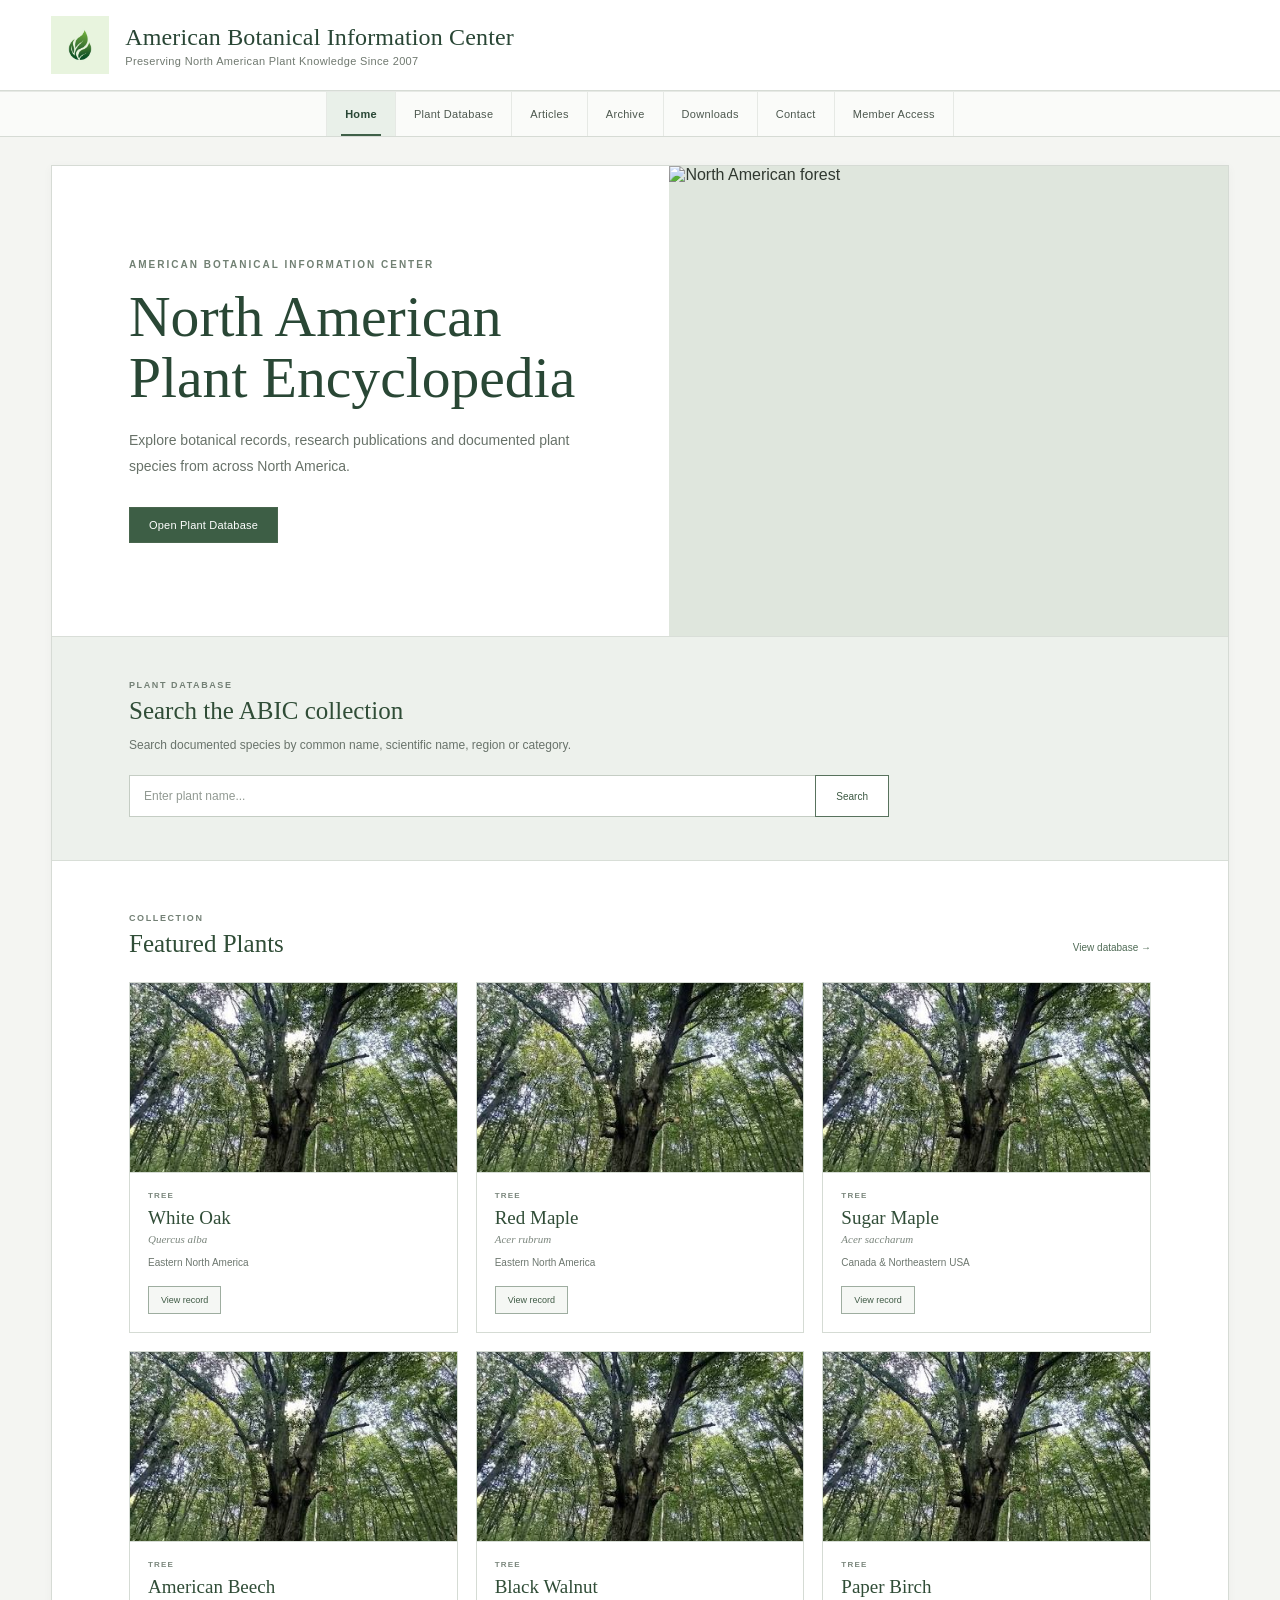
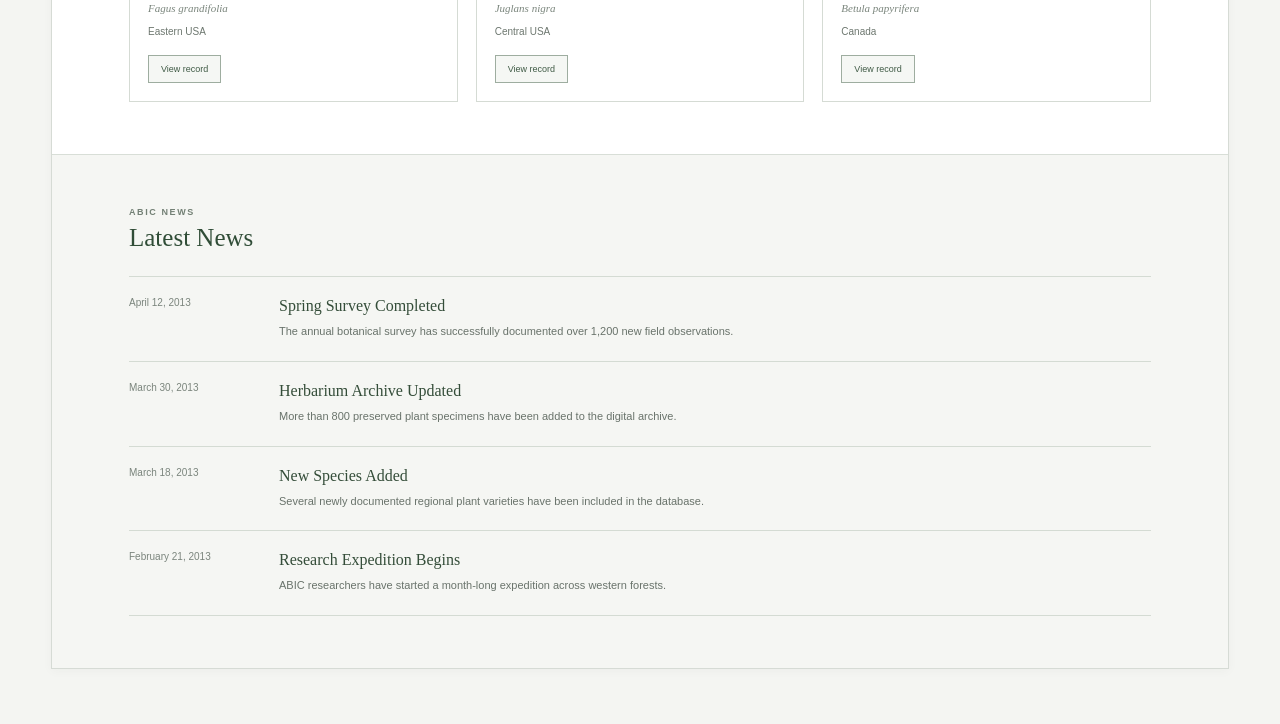
==== commit 91e04ff0: "Add Archive link to navigation in index.html" ====
--- a/index.html
+++ b/index.html
@@ -83,6 +83,8 @@
        <a href="#" data-page="plants">Plant Database</a>
 
        <a href="#" data-page="articles">Articles</a>
+           
+       <a href="#" data-page="archive">Archive</a>
 
        <a href="#" data-page="downloads">Downloads</a>
 
